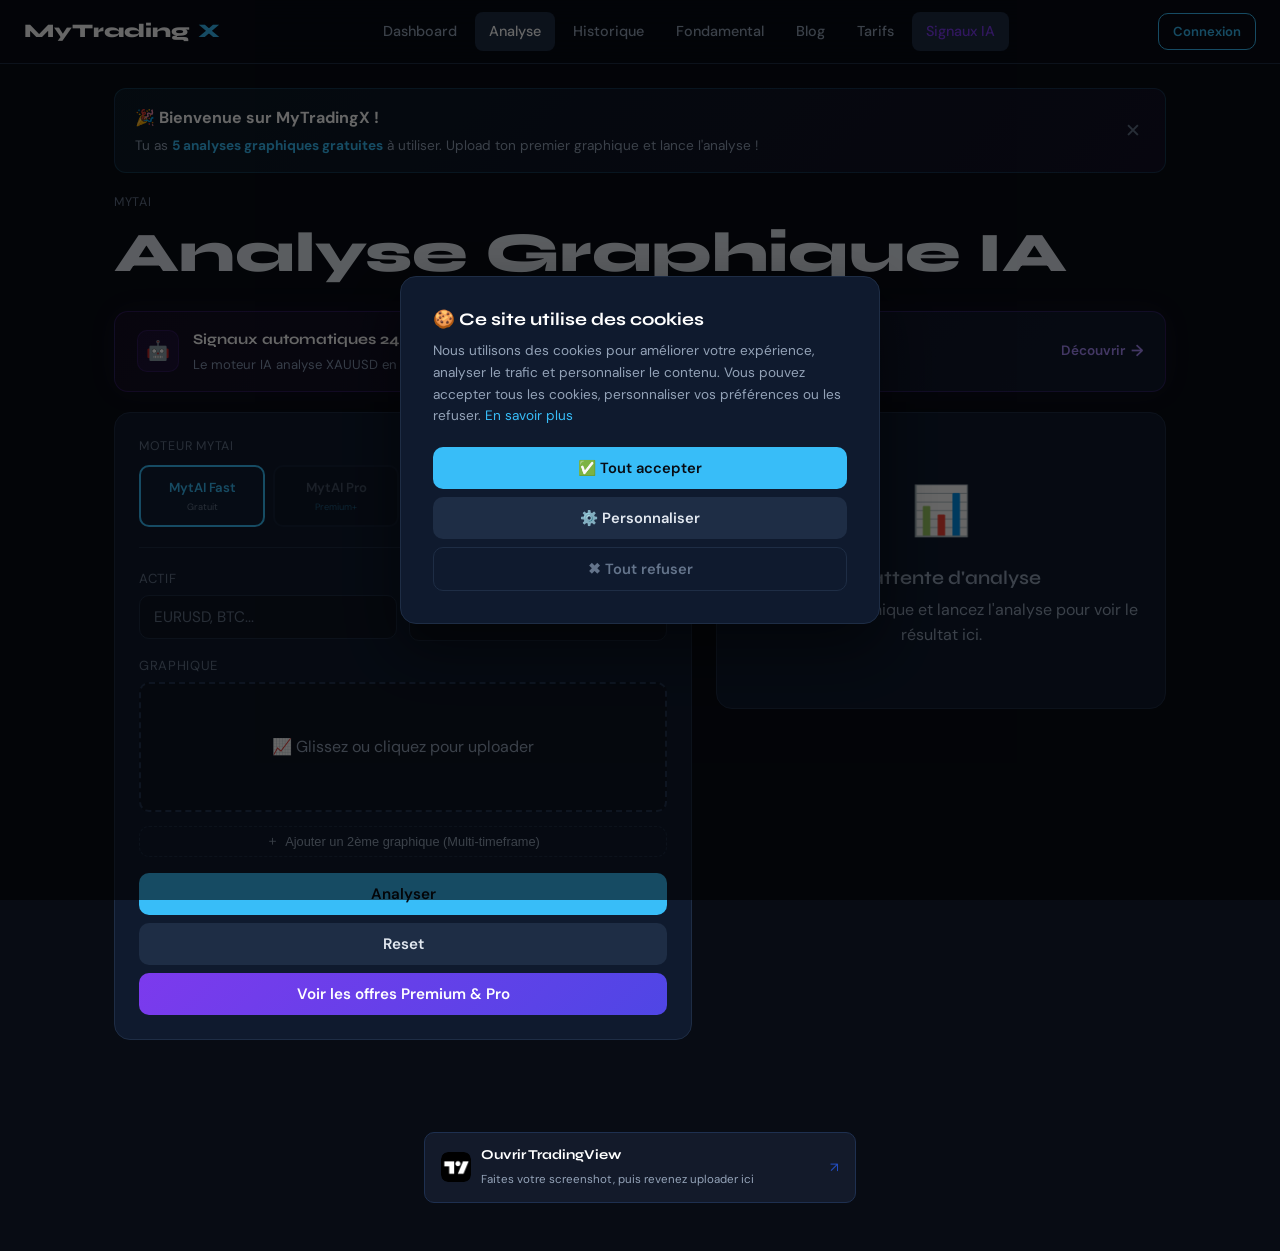
==== analyse.html @ 3a549d84 "analyse.html" ====
<!DOCTYPE html>
<html lang="fr">
<head>
<meta charset="UTF-8">
<meta name="viewport" content="width=device-width, initial-scale=1.0">
<title>Analyse Graphique IA — Smart Money Concepts | MyTradingX</title>
<meta name="description" content="Uploadez votre graphique et obtenez une analyse SMC complète en quelques secondes. Order Blocks, Fair Value Gaps, Break of Structure, Change of Character. Entrées, SL et TP précis.">
<meta name="keywords" content="analyse graphique trading IA, SMC analyse automatique, order blocks détection, FVG trading, analyse forex IA, analyse crypto IA, setup trading automatique">
<meta name="author" content="MyTradingX">
<meta name="robots" content="index, follow">
<meta property="og:type" content="website">
<meta property="og:site_name" content="MyTradingX">
<meta property="og:title" content="Analyse Graphique Trading par IA — MyTradingX">
<meta property="og:description" content="Obtenez un setup SMC complet en 10 secondes. Order Blocks, FVG, entrées précises, Stop Loss, Take Profit et probabilité de succès calculés par l'IA.">
<meta property="og:url" content="https://mytradingx.fr/analyse.html">
<meta property="og:image" content="https://mytradingx.fr/faviconmtx.png">
<meta name="twitter:card" content="summary_large_image">
<meta name="twitter:title" content="Analyse Graphique Trading par IA — MyTradingX">
<meta name="twitter:description" content="Obtenez un setup SMC complet en 10 secondes. Order Blocks, FVG, entrées précises, Stop Loss, Take Profit et probabilité de succès calculés par l'IA.">
<link rel="icon" type="image/png" href="faviconmtx.png">
<link rel="stylesheet" href="style.css">
<script async src="https://www.googletagmanager.com/gtag/js?id=G-RSYYGQZ0MD"></script>
<style>
.analyse-page { padding: 88px 0 60px; }
.analyse-layout { display: grid; grid-template-columns: 1fr 450px; gap: 24px; align-items: start; }
.drop-zone-main { min-height: 130px; display: flex; align-items: center; justify-content: center; font-size: 1rem; }
/* ── Bouton TradingView ── */
.btn-tradingview {
  display: flex; align-items: center; justify-content: space-between;
  width: 100%; padding: 11px 16px;
  background: #131a2a; border: 1px solid #1e3050;
  border-radius: 10px; cursor: pointer;
  text-decoration: none; transition: all 0.2s;
  margin-bottom: 16px; gap: 10px;
}
.btn-tradingview:hover {
  border-color: #2962ff;
  background: #2962ff0d;
  box-shadow: 0 0 16px #2962ff18;
}
.btn-tradingview-left { display: flex; align-items: center; gap: 10px; }
.btn-tradingview-logo {
  width: 30px; height: 30px; border-radius: 7px;
  display: flex; align-items: center; justify-content: center;
  flex-shrink: 0; overflow: hidden;
}
.btn-tradingview-text strong {
  display: block; color: white; font-size: 0.85rem; font-weight: 700;
  font-family: 'Syne', sans-serif;
}
.btn-tradingview-text span {
  font-size: 0.72rem; color: var(--muted2);
}
.btn-tradingview-arrow {
  color: #2962ff; font-size: 0.85rem; opacity: 0.7;
  transition: transform 0.2s;
}
.btn-tradingview:hover .btn-tradingview-arrow { transform: translateX(3px); opacity: 1; }

.btn-multitf {
  display: flex; align-items: center; gap: 6px;
  background: none; border: 1px dashed var(--border);
  color: var(--muted2); font-size: 0.8rem; padding: 6px 12px;
  border-radius: var(--radius); cursor: pointer; margin-top: 8px;
  width: 100%; justify-content: center; transition: all 0.2s;
}
.btn-multitf:hover { border-color: var(--accent); color: var(--accent); }
.btn-multitf.active { border-color: var(--accent); color: var(--accent); background: #38bdf810; }
.btn-multitf.locked-multitf { border-color: #7c3aed33; color: var(--muted); cursor: not-allowed; }
.btn-multitf.locked-multitf:hover { border-color: #7c3aed66; color: #a78bfa; background: #7c3aed08; }
.multitf-zone { display: none; }
.multitf-zone.open { display: block; }
.btn-result {
  padding: 8px 16px; border-radius: var(--radius);
  border: 1px solid var(--border); background: var(--bg2);
  color: var(--muted2); font-family: 'DM Sans', sans-serif;
  font-weight: 600; font-size: 0.85rem; cursor: pointer; transition: all 0.2s;
}
.btn-result:hover { border-color: var(--accent); color: var(--text); }
.btn-result.active-result { border-color: var(--accent); background: #38bdf815; color: var(--accent); }
.panel-title { font-family: 'Syne', sans-serif; font-weight: 700; font-size: 1rem; margin-bottom: 16px; display: flex; align-items: center; gap: 8px; }
.news-item { background: var(--bg2); border-radius: var(--radius); padding: 10px 12px; margin: 6px 0; }
.news-impact { display: inline-block; padding: 2px 8px; border-radius: 10px; font-size: 0.72em; font-weight: 700; margin-bottom: 4px; }
.impact-pos { background: #16a34a33; color: #22c55e; }
.impact-neg { background: #dc262633; color: #f87171; }
.impact-neu { background: #ca8a0433; color: #facc15; }
@media (max-width: 900px) {
  .analyse-layout { grid-template-columns: 1fr; }
}
</style>
</head>
<body>

<nav>
  <a href="index.html" class="nav-logo">MyTrading<span>X</span></a>
  <div class="nav-links">
    <a href="dashboard.html">Dashboard</a>
    <a href="analyse.html" class="active">Analyse</a>
    <a href="historique.html">Historique</a>
    <a href="fondamental.html">Fondamental</a>
    <a href="blog.html">Blog</a>
    <a href="tarifs.html">Tarifs</a>
    <a href="signaux.html" class="active" style="color:var(--accent2);">Signaux IA</a>
    
  </div>
  <div class="nav-right">
    <span id="navUser" class="nav-user hidden"></span>
    <span id="navPlan" class="nav-plan hidden"></span>
    <a href="login.html" id="navLogin" class="btn btn-outline btn-sm hidden">Connexion</a>
    <button onclick="logout()" id="navLogout" class="btn btn-secondary btn-sm hidden">Déconnexion</button>
  </div>
</nav>

<div class="analyse-page">
  <div class="container">

    <!-- Bandeau bienvenue nouvel utilisateur -->
    <div id="welcomeBanner" style="display:none;background:linear-gradient(135deg,#38bdf815,#7c3aed15);border:1px solid #38bdf833;border-radius:12px;padding:16px 20px;margin-bottom:20px;display:flex;align-items:center;justify-content:space-between;gap:12px;flex-wrap:wrap;">
      <div>
        <div style="font-weight:700;color:white;margin-bottom:4px;">🎉 Bienvenue sur MyTradingX !</div>
        <div style="font-size:0.85rem;color:#94a3b8;">Tu as <strong style="color:#38bdf8;">5 analyses graphiques gratuites</strong> à utiliser. Upload ton premier graphique et lance l'analyse !</div>
      </div>
      <button onclick="closeWelcomeBanner()" style="background:none;border:none;color:#64748b;cursor:pointer;font-size:1.2rem;padding:4px;">✕</button>
    </div>

    <div style="margin-bottom:24px;">
      <div class="section-label">MytAI</div>
      <h1>Analyse Graphique IA</h1>
    </div>

    <!-- ── Bannière Signaux automatiques ── -->
    <a href="signaux.html" style="text-decoration:none;display:block;margin-bottom:20px;">
      <div style="
        display:flex;align-items:center;justify-content:space-between;gap:16px;flex-wrap:wrap;
        background:linear-gradient(135deg,#130d22 0%,#0f1a2e 100%);
        border:1px solid #7c3aed44;border-radius:14px;padding:16px 22px;
        box-shadow:0 0 30px #7c3aed10;
        transition:border-color 0.2s,box-shadow 0.2s;
      " onmouseover="this.style.borderColor='#7c3aed88';this.style.boxShadow='0 0 40px #7c3aed22';"
         onmouseout="this.style.borderColor='#7c3aed44';this.style.boxShadow='0 0 30px #7c3aed10';">
        <div style="display:flex;align-items:center;gap:14px;">
          <div style="
            width:42px;height:42px;border-radius:10px;flex-shrink:0;
            background:#7c3aed18;border:1px solid #7c3aed33;
            display:flex;align-items:center;justify-content:center;font-size:1.2rem;
          ">🤖</div>
          <div>
            <div style="display:flex;align-items:center;gap:8px;margin-bottom:3px;">
              <span style="font-family:'Syne',sans-serif;font-weight:700;color:white;font-size:0.92rem;">Signaux automatiques 24h/24 — MytAI Expert</span>
              <span style="background:#7c3aed22;color:#a78bfa;border:1px solid #7c3aed44;border-radius:6px;font-size:0.68rem;font-weight:700;padding:2px 7px;white-space:nowrap;">Plan Pro</span>
              <span style="display:flex;align-items:center;gap:4px;background:#22c55e15;color:#4ade80;border:1px solid #22c55e33;border-radius:6px;font-size:0.68rem;font-weight:700;padding:2px 7px;white-space:nowrap;">
                <span style="width:5px;height:5px;border-radius:50%;background:#4ade80;display:inline-block;animation:livePulse 1.5s infinite;"></span>
                Actif
              </span>
            </div>
            <div style="font-size:0.82rem;color:#8899b4;">
              Le moteur IA analyse XAUUSD en continu et envoie les setups ≥70% directement sur votre
              <svg style="vertical-align:middle;margin:0 2px;" width="12" height="12" viewBox="0 0 24 24" fill="#2AABEE"><path d="M12 0C5.373 0 0 5.373 0 12s5.373 12 12 12 12-5.373 12-12S18.627 0 12 0zm5.894 8.221-1.97 9.28c-.145.658-.537.818-1.084.508l-3-2.21-1.447 1.394c-.16.16-.295.295-.605.295l.213-3.053 5.56-5.023c.242-.213-.054-.333-.373-.12l-6.871 4.326-2.962-.924c-.643-.204-.657-.643.136-.953l11.57-4.461c.537-.194 1.006.131.833.941z"/></svg>
              <span style="color:#7dd3fc;">Telegram</span>
            </div>
          </div>
        </div>
        <div style="display:flex;align-items:center;gap:6px;color:#a78bfa;font-size:0.85rem;font-weight:600;white-space:nowrap;flex-shrink:0;">
          Découvrir <span style="font-size:1rem;">→</span>
        </div>
      </div>
    </a>
    <style>
    @keyframes livePulse {
      0%,100% { opacity:1; box-shadow:0 0 0 0 #4ade8060; }
      50%      { opacity:.5; box-shadow:0 0 0 4px transparent; }
    }
    </style>

    <!-- Quota bar -->
    <div class="quota-bar mb-4" id="quotaBar" style="display:none;">
      <span id="quotaLabel" style="font-size:0.85rem;white-space:nowrap;"></span>
      <div class="quota-track"><div class="quota-fill" id="quotaFill"></div></div>
      <span id="quotaMax" style="font-size:0.82rem;color:var(--muted2);white-space:nowrap;"></span>
    </div>

    <div class="analyse-layout">

      <!-- ── Formulaire ── -->
      <div>
        <div class="card">

          <!-- Sélecteur modèle -->
          <div class="section-label" style="margin-bottom:8px;">Moteur MytAI</div>
          <div class="model-grid" id="modelGrid">
            <div class="model-btn active" id="btn-gpt-4o-mini" onclick="selectModel('gpt-4o-mini')">
              MytAI Fast<span class="model-tag tag-free">Gratuit</span>
            </div>
            <div class="model-btn locked" id="btn-gpt-4o" onclick="selectModel('gpt-4o')">
              MytAI Pro<span class="model-tag tag-premium">Premium+</span>
            </div>
            <div class="model-btn locked" id="btn-gemini" onclick="selectModel('gemini')">
              MytAI Vision<span class="model-tag tag-premium">Premium+</span>
            </div>
            <div class="model-btn locked" id="btn-claude" onclick="selectModel('claude')">
              MytAI Expert<span class="model-tag tag-pro">Pro</span>
            </div>
          </div>
          <div style="font-size:0.75rem;color:var(--muted);text-align:right;margin:4px 0 14px 0;" id="modelUsedInfo"></div>

          <hr class="divider">

          <!-- Actif & Timeframe -->
          <div class="form-row">
            <div class="form-group">
              <label>Actif</label>
              <input type="text" id="asset" placeholder="EURUSD, BTC...">
            </div>
            <div class="form-group">
              <label>Timeframe</label>
              <select id="timeframe">
                <option value="">Sélectionner</option>
                <option value="M1">M1</option>
                <option value="M5">M5</option>
                <option value="M15">M15</option>
                <option value="H1">H1</option>
                <option value="H4">H4</option>
                <option value="D1">D1</option>
                <option value="W1">W1</option>
              </select>
            </div>
          </div>

          <!-- Upload zones -->
          <div class="form-group">
            <label>Graphique</label>
            <div class="drop-zone drop-zone-main" id="dropHTF">📈 Glissez ou cliquez pour uploader</div>
            <input type="file" id="imageHTF" accept="image/*" class="hidden">
          </div>

          <!-- Bouton multi-timeframe -->
          <button class="btn-multitf" id="btnMultiTF" onclick="toggleMultiTF()">
            <span id="multitfIcon">＋</span> Ajouter un 2ème graphique (Multi-timeframe)
            <span id="multitfLockBadge" style="display:none;margin-left:auto;background:#7c3aed22;color:#a78bfa;border:1px solid #7c3aed44;border-radius:6px;font-size:0.7rem;font-weight:700;padding:2px 7px;">Premium+</span>
          </button>

          <!-- Zone LTF cachée par défaut -->
          <div class="multitf-zone" id="multitfZone">
            <div class="form-group" style="margin-top:10px;">
              <label>Low TimeFrame (M1 · M5 · M15)</label>
              <div class="drop-zone" id="dropLTF">📉 Glissez ou cliquez pour uploader</div>
              <input type="file" id="imageLTF" accept="image/*" class="hidden">
            </div>
          </div>

          <button class="btn btn-primary btn-full mt-4" onclick="analyze()">Analyser</button>
          <button class="btn btn-secondary btn-full mt-4" onclick="resetForm()" style="margin-top:8px;">Reset</button>
          <button class="btn btn-full mt-4" onclick="openUpgradeModal()" style="margin-top:8px;background:linear-gradient(135deg,var(--accent2),#4f46e5);color:white;">Voir les offres Premium & Pro</button>

          <div class="loader" id="loader">MytAI analyse votre graphique</div>
        </div>
      </div>

      <!-- ── Résultat ── -->
      <div>
        <div id="resultPlaceholder" class="card" style="text-align:center;padding:60px 24px;color:var(--muted);">
          <div style="font-size:3rem;margin-bottom:16px;">📊</div>
          <h3 style="color:var(--muted2);margin-bottom:8px;">En attente d'analyse</h3>
          <p>Uploadez un graphique et lancez l'analyse pour voir le résultat ici.</p>
        </div>
        <div id="result" class="hidden"></div>
      </div>

    </div>
  </div>
</div>

<!-- ── Nudge upgrade post-analyse ── -->
<div id="upgradeNudge" style="display:none;position:fixed;bottom:24px;left:50%;transform:translateX(-50%);z-index:1000;background:#0f1a2e;border:1px solid #38bdf833;border-radius:14px;padding:16px 20px;box-shadow:0 8px 32px rgba(0,0,0,0.5);max-width:480px;width:calc(100% - 32px);align-items:center;justify-content:space-between;gap:14px;flex-wrap:wrap;">
  <div>
    <div style="font-weight:700;color:white;font-size:0.95rem;margin-bottom:3px;">⚡ Ton analyse est prête !</div>
    <div style="font-size:0.8rem;color:#94a3b8;">Passe au plan <strong style="color:#a78bfa;">Premium</strong> pour 50 analyses/mois et des moteurs plus puissants.</div>
  </div>
  <div style="display:flex;gap:8px;align-items:center;">
    <button class="btn btn-pro btn-sm" onclick="closeUpgradeModal(); openUpgradeModal();" style="white-space:nowrap;">Voir les offres</button>
    <button onclick="document.getElementById('upgradeNudge').style.display='none'" style="background:none;border:none;color:#64748b;cursor:pointer;font-size:1.1rem;">✕</button>
  </div>
</div>
<style>
@keyframes nudgeFadeIn {
  from { opacity:0; transform:translateX(-50%) translateY(16px); }
  to   { opacity:1; transform:translateX(-50%) translateY(0); }
}
</style>

<!-- ── Upgrade Modal ── -->
<div id="upgradeModal" class="modal-overlay">
  <div class="modal-box" style="max-width:560px;">
    <h2>Passez à la version supérieure</h2>
    <div style="background:#7c3aed15;border:1px solid #7c3aed33;border-radius:8px;padding:8px 14px;margin:12px 0;font-size:0.82em;color:#a78bfa;">
      🎉 <strong>Prix de lancement</strong> — Offre limitée aux 50 premiers abonnés
    </div>
    <div class="plans-grid">
      <div class="plan-card">
        <div style="font-weight:700;margin-bottom:4px;">Premium</div>
        <div class="plan-price-old">19€/mois</div>
        <div class="price" style="font-family:'Syne',sans-serif;font-size:1.8em;font-weight:800;color:var(--accent);">9€<span style="font-size:0.5em;color:var(--muted2);">/mois</span></div>
        <div class="plan-economy">Économisez 10€/mois</div>
        <ul><li>50 analyses/mois</li><li>MytAI Fast, Pro, Vision</li></ul>
        <button class="btn btn-outline btn-full" onclick="subscribe('premium')">Choisir Premium</button>
      </div>
      <div class="plan-card popular">
        <div style="font-weight:700;margin-bottom:4px;color:#a78bfa;">⭐ Pro</div>
        <div class="plan-price-old">39€/mois</div>
        <div class="price" style="font-family:'Syne',sans-serif;font-size:1.8em;font-weight:800;color:#a78bfa;">19€<span style="font-size:0.5em;color:var(--muted2);">/mois</span></div>
        <div class="plan-economy">Économisez 20€/mois</div>
        <ul><li>Analyses illimitées</li><li>MytAI Fast, Pro, Vision, Expert</li><li>Analyse Fondamentale</li></ul>
        <button class="btn btn-pro btn-full" onclick="subscribe('pro')">Choisir Pro</button>
      </div>
    </div>
    <p style="font-size:0.72em;color:var(--muted);text-align:center;margin-top:8px;">Sans engagement · Résiliable à tout moment</p>
    <button class="btn btn-secondary btn-full mt-4" onclick="closeUpgradeModal()">Fermer</button>
  </div>
</div>

<!-- ── Auth Modal ── -->
<div id="authModal" class="modal-overlay">
  <div class="modal-box" style="max-width:420px;">
    <h2>Connecte-toi pour continuer</h2>
    <p style="margin-bottom:20px;font-size:0.88rem;">Crée un compte gratuit — 5 analyses offertes, sans carte bancaire.</p>
    <div class="auth-tabs">
      <button class="auth-tab active" id="authTabLogin" onclick="switchAuthTab('login')">Se connecter</button>
      <button class="auth-tab" id="authTabRegister" onclick="switchAuthTab('register')">S'inscrire</button>
    </div>
    <div class="form-group"><input type="email" id="authEmail" placeholder="Email"></div>
    <div class="form-group"><input type="password" id="authPassword" placeholder="Mot de passe"></div>
    <button class="btn btn-primary btn-full" id="authSubmitBtn" onclick="doAuth()">Se connecter</button>
    <p id="authMsg" style="font-size:0.85rem;color:var(--danger);text-align:center;margin-top:10px;min-height:20px;"></p>
    <button class="btn btn-secondary btn-full" style="margin-top:8px;" onclick="closeAuthModal()">Fermer</button>
  </div>
</div>

<script src="auth.js"></script>
<script>
var selectedModel = "gpt-4o-mini";

function closeWelcomeBanner() {
  document.getElementById("welcomeBanner").style.display = "none";
  var now = new Date();
  var thisMonth = now.getFullYear() + "-" + (now.getMonth() + 1);
  localStorage.setItem("welcomeDismissedMonth", thisMonth);
}

document.addEventListener("DOMContentLoaded", function() {
  initNav();
  checkPaymentReturn();
  var user = getUser();
  if (user) {
    updateModelSelector();
    updateQuota();
    // Afficher le badge verrou si plan Free
    if (user.plan === "free") {
      var badge = document.getElementById("multitfLockBadge");
      var btn   = document.getElementById("btnMultiTF");
      if (badge) badge.style.display = "inline-block";
      if (btn)   btn.classList.add("locked-multitf");
    }
  }
  initDropZones();

  // ── Bandeau bienvenue : Free uniquement, 1 fois par mois ──
  (function() {
    var user = getUser();
    if (!user || user.plan !== "free") return;

    var now       = new Date();
    var thisMonth = now.getFullYear() + "-" + (now.getMonth() + 1);
    var lastShown = localStorage.getItem("welcomeShownMonth");
    var dismissed = localStorage.getItem("welcomeDismissedMonth");

    var params      = new URLSearchParams(window.location.search);
    var isNewSignup = params.get("welcome") === "1";
    window.history.replaceState({}, "", window.location.pathname);

    // Afficher si nouveau mois ET pas encore fermé ce mois
    if ((lastShown !== thisMonth || isNewSignup) && dismissed !== thisMonth) {
      var banner = document.getElementById("welcomeBanner");
      if (banner) banner.style.display = "flex";
      localStorage.setItem("welcomeShownMonth", thisMonth);
    }
  })();
});

function updateModelSelector() {
  var user = getUser();
  if (!user) {
    ["gpt-4o-mini","gpt-4o","gemini","claude"].forEach(function(m) {
      var b = document.getElementById("btn-"+m);
      if (b) b.classList.add("locked");
    });
    return;
  }
  var plan = user.plan;
  var allowed = MODELS_BY_PLAN[plan] || ["gpt-4o-mini"];
  ["gpt-4o-mini","gpt-4o","gemini","claude"].forEach(function(m) {
    var b = document.getElementById("btn-"+m);
    if (!b) return;
    if (allowed.indexOf(m) !== -1) b.classList.remove("locked");
    else b.classList.add("locked");
  });
  if (allowed.indexOf(selectedModel) === -1) selectModel("gpt-4o-mini");
}

function selectModel(model) {
  var user = getUser();
  if (!user) { openAuthModal(); return; }
  var allowed = MODELS_BY_PLAN[user.plan] || ["gpt-4o-mini"];
  if (allowed.indexOf(model) === -1) { openUpgradeModal(); return; }
  selectedModel = model;
  ["gpt-4o-mini","gpt-4o","gemini","claude"].forEach(function(m) {
    var b = document.getElementById("btn-"+m);
    if (b) b.classList.remove("active");
  });
  var ab = document.getElementById("btn-"+model);
  if (ab) ab.classList.add("active");
  document.getElementById("modelUsedInfo").textContent = "Moteur : " + MODEL_INFO[model].label;
}

function updateQuota() {
  var user = getUser();
  if (!user) return;
  var q = getQuota(user);
  var bar = document.getElementById("quotaBar");
  bar.style.display = "flex";
  var pct = q.plan === "pro" ? 30 : Math.min(100, (q.used / q.limit) * 100);
  document.getElementById("quotaLabel").textContent = q.plan === "pro" ? q.used + " analyses" : q.used + "/" + q.limit + " analyses";
  document.getElementById("quotaFill").style.width = pct + "%";
  document.getElementById("quotaFill").style.background = pct >= 90 ? "var(--danger)" : pct >= 60 ? "var(--warning)" : "var(--accent)";
  document.getElementById("quotaMax").textContent = {free:"Gratuit", premium:"Premium", pro:"Pro"}[q.plan] || "";
}

function toggleMultiTF() {
  var user = getUser();
  if (!user) { openAuthModal(); return; }

  // Bloquer les utilisateurs Free
  if (user.plan === "free") {
    openUpgradeModal();
    return;
  }

  var zone = document.getElementById("multitfZone");
  var btn  = document.getElementById("btnMultiTF");
  var icon = document.getElementById("multitfIcon");
  var open = zone.classList.toggle("open");
  btn.classList.toggle("active", open);
  icon.textContent = open ? "−" : "＋";
  if (!open) {
    // Vider le LTF si on ferme
    document.getElementById("imageLTF").value = "";
    document.getElementById("dropLTF").textContent = "📉 Glissez ou cliquez pour uploader";
    document.getElementById("dropLTF").classList.remove("loaded");
  }
}

function initDropZones() {
  var dropHTF  = document.getElementById("dropHTF");
  var dropLTF  = document.getElementById("dropLTF");
  var imageHTF = document.getElementById("imageHTF");
  var imageLTF = document.getElementById("imageLTF");

  dropHTF.onclick = function() { if (!getUser()) { openAuthModal(); return; } imageHTF.click(); };
  dropLTF.onclick = function() { if (!getUser()) { openAuthModal(); return; } imageLTF.click(); };
  dropHTF.ondragover = function(e) { e.preventDefault(); };
  dropLTF.ondragover = function(e) { e.preventDefault(); };
  dropHTF.ondrop = function(e) { if (!getUser()) { openAuthModal(); return; } e.preventDefault(); imageHTF.files = e.dataTransfer.files; dropHTF.textContent = "✅ HTF chargée"; dropHTF.classList.add("loaded"); };
  dropLTF.ondrop = function(e) { if (!getUser()) { openAuthModal(); return; } e.preventDefault(); imageLTF.files = e.dataTransfer.files; dropLTF.textContent = "✅ LTF chargée"; dropLTF.classList.add("loaded"); };
  imageHTF.onchange = function() { if (imageHTF.files.length) { dropHTF.textContent = "✅ HTF chargée"; dropHTF.classList.add("loaded"); } };
  imageLTF.onchange = function() { if (imageLTF.files.length) { dropLTF.textContent = "✅ LTF chargée"; dropLTF.classList.add("loaded"); } };
}

function resetForm() {
  document.getElementById("imageHTF").value = "";
  document.getElementById("imageLTF").value = "";
  document.getElementById("dropHTF").textContent = "📈 Glissez ou cliquez pour uploader";
  document.getElementById("dropLTF").textContent = "📉 Glissez ou cliquez pour uploader";
  document.getElementById("dropHTF").classList.remove("loaded");
  document.getElementById("dropLTF").classList.remove("loaded");
  // Refermer le multi-TF
  document.getElementById("multitfZone").classList.remove("open");
  document.getElementById("btnMultiTF").classList.remove("active");
  document.getElementById("multitfIcon").textContent = "＋";
  document.getElementById("result").innerHTML = "";
  document.getElementById("result").classList.add("hidden");
  document.getElementById("resultPlaceholder").classList.remove("hidden");
  document.getElementById("asset").value = "";
  document.getElementById("timeframe").value = "";
}

async function analyze() {
  var user = getUser();
  if (!user) { openAuthModal(); return; }

  var imageHTF = document.getElementById("imageHTF");
  var imageLTF = document.getElementById("imageLTF");
  if (!imageHTF.files.length && !imageLTF.files.length) { alert("Ajoute au moins une image."); return; }

  var loader = document.getElementById("loader");
  loader.style.display = "block";

  var asset = document.getElementById("asset").value;
  var tf    = document.getElementById("timeframe").value;
  var pwd   = await getAuthPassword(user);

  var formData = new FormData();
  formData.append("email",    user.email);
  formData.append("password", pwd);
  formData.append("model",    selectedModel);
  if (asset) formData.append("asset", asset);
  if (tf)    formData.append("timeframe", tf);
  if (imageHTF.files.length) formData.append("image_htf", imageHTF.files[0]);
  if (imageLTF.files.length) formData.append("image_ltf", imageLTF.files[0]);

  try {
    var res  = await fetch(API + "/analyze", { method: "POST", body: formData });
    var data = await res.json();
    if (data.error === "LIMIT_REACHED") { openUpgradeModal(); return; }
    if (data.error) { alert("Erreur : " + data.error); return; }

    user.analyses_utilisees = (user.analyses_utilisees || 0) + 1;
    saveUser(user);
    updateQuota();
    var savedId = await saveAnalysis(data, asset, tf);
    renderResult(data, savedId);
  } catch(e) {
    alert("Erreur réseau : " + e.message);
  } finally {
    loader.style.display = "none";
  }
}

async function getAuthPassword(user) {
  if (user.password !== "GOOGLE_AUTH") return user.password;
  var encoder = new TextEncoder();
  var buf  = await crypto.subtle.digest("SHA-256", encoder.encode(user.email.toLowerCase().trim()));
  var hex  = Array.from(new Uint8Array(buf)).map(function(b){ return b.toString(16).padStart(2,"0"); }).join("");
  return "GOOGLE_OAUTH_" + hex.slice(0, 16);
}

async function saveAnalysis(data, asset, timeframe) {
  var user = getUser();
  if (!user) return null;
  try {
    var pwd         = await getAuthPassword(user);
    var entrees     = Array.isArray(data.entrees)     ? data.entrees.join(" / ")     : (data.entrees || "");
    var take_profit = Array.isArray(data.take_profit) ? data.take_profit.join(" / ") : (data.take_profit || "");
    var res = await fetch(API + "/save-analysis", {
      method: "POST",
      headers: {"Content-Type": "application/json"},
      body: JSON.stringify({
        email:       user.email,
        password:    pwd,
        asset:       asset || "",
        timeframe:   timeframe || "",
        modele:      data.modele || "",
        direction:   data.direction || "",
        entrees:     entrees,
        stop_loss:   data.stop_loss || "",
        take_profit: take_profit,
        probabilite: data.probabilite_succes || null,
        explication: data.explication || ""
      })
    });
    var saved = await res.json();
    if (saved.error) { console.error("save-analysis:", saved.error); return null; }
    return saved.id || null;
  } catch(e) { console.error("saveAnalysis:", e); return null; }
}

var _currentAnalyseId  = null;
var _pendingTradeResult = null;

function renderResult(data, savedId) {
  _currentAnalyseId   = savedId;
  _pendingTradeResult = null;

  var placeholder = document.getElementById("resultPlaceholder");
  var result      = document.getElementById("result");
  placeholder.classList.add("hidden");
  result.classList.remove("hidden");

  var dirClass    = data.direction === "BUY" ? "badge-buy" : data.direction === "SELL" ? "badge-sell" : "badge-neutre";
  var confluences = Array.isArray(data.confluences) ? data.confluences.map(function(c){ return "• " + c; }).join("<br>") : "-";
  var entrees     = Array.isArray(data.entrees)     ? data.entrees.join(" / ")     : (data.entrees || "-");
  var tps         = Array.isArray(data.take_profit) ? data.take_profit.join(" / ") : (data.take_profit || "-");

  var probaHtml = "";
  if (data.probabilite_succes !== undefined && data.proba_couleur) {
    probaHtml = '<div class="result-section">'
      + '<div class="result-label">Probabilité de succès</div>'
      + '<div class="proba-row">'
      + '<span class="proba-dot" style="background:' + data.proba_couleur + '"></span>'
      + '<span style="font-weight:700;color:' + data.proba_couleur + '">' + data.probabilite_succes + '% — ' + data.proba_label + '</span>'
      + '</div></div>';
  }

  var feedbackHtml = savedId
    ? '<hr class="divider">'
      + '<div class="result-label" style="margin-bottom:10px;">Ce trade s\'est-il bien passé ?</div>'
      + '<div style="display:flex;gap:8px;flex-wrap:wrap;">'
      + '<button onclick="setTradeResult(\'win\')"  class="btn-result" id="btn-win">✅ Gagné</button>'
      + '<button onclick="setTradeResult(\'loss\')" class="btn-result" id="btn-loss">❌ Perdu</button>'
      + '<button onclick="setTradeResult(\'skip\')" class="btn-result" id="btn-skip">⏭ Non pris</button>'
      + '</div>'
      + '<div id="tradeNoteZone" style="display:none;margin-top:10px;">'
      + '<input type="text" id="tradeNoteInput" placeholder="Ajouter une note (optionnel)..." style="margin-bottom:8px;">'
      + '<button onclick="saveTradeResult()" class="btn btn-primary btn-sm btn-full">Enregistrer</button>'
      + '</div>'
      + '<div id="tradeResultMsg" style="font-size:0.82rem;color:var(--accent3);margin-top:8px;min-height:18px;"></div>'
    : '<hr class="divider"><p style="font-size:0.82rem;color:var(--muted);margin-top:8px;">✅ Analyse sauvegardée dans l\'historique.</p>';

  result.innerHTML = '<div class="result-box">'
    + (data.modele ? '<div style="font-size:0.75em;color:var(--muted);text-align:right;margin-bottom:12px;">Moteur : ' + (MODEL_INFO[data.modele] ? MODEL_INFO[data.modele].label : data.modele) + '</div>' : '')
    + '<div class="result-section"><div class="result-label">Direction</div>'
    + '<span class="badge ' + dirClass + '" style="font-size:1em;padding:5px 14px;">' + data.direction + '</span>'
    + (data.ratio_risque_rendement ? '<span style="margin-left:10px;color:var(--muted2);font-size:0.88em;">R/R ' + data.ratio_risque_rendement + '</span>' : '')
    + '</div>'
    + '<div class="result-section"><div class="result-label">Entrées</div>' + entrees + '</div>'
    + '<div class="result-section"><div class="result-label">Stop Loss</div><span style="color:var(--danger);">' + (data.stop_loss||"-") + '</span></div>'
    + '<div class="result-section"><div class="result-label">Take Profit</div><span style="color:var(--accent3);">' + tps + '</span></div>'
    + (data.confluences ? '<div class="result-section"><div class="result-label">Confluences</div>' + confluences + '</div>' : '')
    + (data.invalidation ? '<div class="result-section"><div class="result-label">Invalidation</div><span style="color:var(--warning);">' + data.invalidation + '</span></div>' : '')
    + probaHtml
    + '<hr class="divider">'
    + '<div class="result-section"><div class="result-label">Analyse complète</div>' + (data.explication||"") + '</div>'
    + feedbackHtml
    + '</div>';

  // Nudge upgrade : afficher 3s après la 1ère analyse si plan free
  var _user = getUser();
  if (_user && _user.plan === "free") {
    var _used = _user.analyses_utilisees || 0;
    if (_used === 1) {
      setTimeout(function() {
        var nudge = document.getElementById("upgradeNudge");
        if (nudge) {
          nudge.style.display = "flex";
          nudge.style.animation = "nudgeFadeIn 0.4s ease";
        }
      }, 2500);
    }
    // Quand il ne reste qu'1 analyse
    if (_used >= 4) {
      var nudge = document.getElementById("upgradeNudge");
      if (nudge) nudge.style.display = "flex";
    }
  }
}

function setTradeResult(val) {
  _pendingTradeResult = val;
  document.querySelectorAll(".btn-result").forEach(function(b){ b.classList.remove("active-result"); });
  var btn = document.getElementById("btn-" + val);
  if (btn) btn.classList.add("active-result");
  document.getElementById("tradeNoteZone").style.display = "block";
}

async function saveTradeResult() {
  var user = getUser();
  var msg  = document.getElementById("tradeResultMsg");
  if (!user || !_pendingTradeResult || !_currentAnalyseId) {
    if (msg) msg.textContent = "Erreur : analyse non trouvée.";
    return;
  }
  var pwd  = await getAuthPassword(user);
  var note = document.getElementById("tradeNoteInput").value;
  try {
    await fetch(API + "/update-trade-result", {
      method: "POST",
      headers: {"Content-Type":"application/json"},
      body: JSON.stringify({
        email:        user.email,
        password:     pwd,
        id:           _currentAnalyseId,
        trade_result: _pendingTradeResult,
        trade_note:   note
      })
    });
    var labels = {win:"✅ Trade gagné enregistré !", loss:"❌ Trade perdu enregistré.", skip:"⏭ Non pris enregistré."};
    if (msg) msg.textContent = labels[_pendingTradeResult] || "Enregistré !";
    document.getElementById("tradeNoteZone").style.display = "none";
  } catch(e) {
    if (msg) msg.textContent = "Erreur lors de l'enregistrement.";
  }
}
</script>
<!-- ── Raccourci TradingView (bas de page) ── -->
<div style="max-width:480px; margin:32px auto 48px; padding:0 24px;">
  <a href="https://www.tradingview.com/chart/" target="_blank" rel="noopener" class="btn-tradingview">
    <div class="btn-tradingview-left">
      <div class="btn-tradingview-logo"><img src="logotradingview.png" alt="TradingView" style="width:30px;height:30px;border-radius:7px;display:block;"></div>
      <div class="btn-tradingview-text">
        <strong>Ouvrir TradingView</strong>
        <span>Faites votre screenshot, puis revenez uploader ici</span>
      </div>
    </div>
    <span class="btn-tradingview-arrow">↗</span>
  </a>
</div>

</body>
</html>
---- style.css ----
/* ── Google Fonts ── */
@import url('https://fonts.googleapis.com/css2?family=Syne:wght@400;600;700;800&family=DM+Sans:wght@300;400;500;600&display=swap');

/* ── Variables ── */
:root {
  --bg:        #080c14;
  --bg2:       #0d1422;
  --bg3:       #111827;
  --card:      #0f1a2e;
  --border:    #1e2d45;
  --border2:   #243552;
  --accent:    #38bdf8;
  --accent2:   #7c3aed;
  --accent3:   #22c55e;
  --text:      #e2e8f0;
  --muted:     #64748b;
  --muted2:    #94a3b8;
  --danger:    #ef4444;
  --warning:   #f97316;
  --gold:      #f59e0b;
  --radius:    10px;
  --radius-lg: 16px;
}

/* ── Reset ── */
*, *::before, *::after { box-sizing: border-box; margin: 0; padding: 0; }
html { scroll-behavior: smooth; }
body {
  font-family: 'DM Sans', sans-serif;
  background: var(--bg);
  color: var(--text);
  min-height: 100vh;
  line-height: 1.6;
  -webkit-font-smoothing: antialiased;
}

/* ── Typography ── */
h1, h2, h3, h4 { font-family: 'Syne', sans-serif; line-height: 1.2; }
h1 { font-size: clamp(2rem, 5vw, 3.5rem); font-weight: 800; }
h2 { font-size: clamp(1.5rem, 3vw, 2.2rem); font-weight: 700; }
h3 { font-size: 1.2rem; font-weight: 600; }
p  { color: var(--muted2); }

/* ── Navigation ── */
nav {
  position: fixed; top: 0; left: 0; right: 0; z-index: 100;
  background: rgba(8, 12, 20, 0.85);
  backdrop-filter: blur(20px);
  border-bottom: 1px solid var(--border);
  padding: 0 24px;
  height: 64px;
  display: flex; align-items: center; justify-content: space-between;
}
.nav-logo {
  font-family: 'Syne', sans-serif;
  font-weight: 800; font-size: 1.2rem;
  color: white; text-decoration: none;
  display: flex; align-items: center; gap: 8px;
}
.nav-logo span { color: var(--accent); }
.nav-links { display: flex; align-items: center; gap: 4px; }
.nav-links a {
  color: var(--muted2); text-decoration: none;
  padding: 8px 14px; border-radius: 8px;
  font-size: 0.9rem; font-weight: 500;
  transition: all 0.2s;
}
.nav-links a:hover, .nav-links a.active { color: white; background: var(--border); }
.nav-right { display: flex; align-items: center; gap: 10px; }
.nav-user { font-size: 0.85rem; color: var(--muted2); }
.nav-plan {
  padding: 3px 10px; border-radius: 20px;
  font-size: 0.75rem; font-weight: 700;
}
.plan-free    { background: var(--border); color: var(--muted2); }
.plan-premium { background: #0369a122; color: #38bdf8; border: 1px solid #0369a144; }
.plan-pro     { background: #7c3aed22; color: #a78bfa; border: 1px solid #7c3aed44; }

/* ── Buttons ── */
.btn {
  display: inline-flex; align-items: center; justify-content: center; gap: 8px;
  padding: 11px 22px; border-radius: var(--radius);
  font-family: 'DM Sans', sans-serif; font-weight: 600; font-size: 0.95rem;
  cursor: pointer; border: none; transition: all 0.2s; text-decoration: none;
  white-space: nowrap;
}
.btn-primary   { background: var(--accent); color: #080c14; }
.btn-primary:hover { background: #7dd3fc; transform: translateY(-1px); }
.btn-secondary { background: var(--border); color: var(--text); }
.btn-secondary:hover { background: var(--border2); }
.btn-pro       { background: linear-gradient(135deg, var(--accent2), #4f46e5); color: white; }
.btn-pro:hover { opacity: 0.9; transform: translateY(-1px); }
.btn-outline   { background: transparent; color: var(--accent); border: 1px solid var(--accent); }
.btn-outline:hover { background: var(--accent); color: #080c14; }
.btn-danger    { background: transparent; color: var(--danger); border: 1px solid var(--danger)44; }
.btn-danger:hover { background: var(--danger)11; }
.btn-sm { padding: 7px 14px; font-size: 0.82rem; }
.btn-lg { padding: 14px 28px; font-size: 1rem; }
.btn-full { width: 100%; }

/* ── Cards ── */
.card {
  background: var(--card);
  border: 1px solid var(--border);
  border-radius: var(--radius-lg);
  padding: 24px;
}
.card:hover { border-color: var(--border2); }

/* ── Inputs ── */
input, select, textarea {
  width: 100%;
  background: var(--bg2);
  border: 1px solid var(--border);
  color: var(--text);
  padding: 11px 14px;
  border-radius: var(--radius);
  font-family: 'DM Sans', sans-serif;
  font-size: 0.95rem;
  transition: border 0.2s;
  outline: none;
}
input:focus, select:focus, textarea:focus { border-color: var(--accent); }
input::placeholder, textarea::placeholder { color: var(--muted); }
select { cursor: pointer; }
select option { background: var(--bg3); }
label { display: block; font-size: 0.82rem; color: var(--muted); text-transform: uppercase; letter-spacing: 0.05em; margin-bottom: 6px; }

/* ── Form groups ── */
.form-group { margin-bottom: 14px; }
.form-row { display: flex; gap: 12px; }
.form-row .form-group { flex: 1; }

/* ── Badges ── */
.badge {
  display: inline-block; padding: 3px 10px;
  border-radius: 20px; font-size: 0.75em; font-weight: 700;
}
.badge-buy     { background: #16a34a33; color: #22c55e; }
.badge-sell    { background: #dc262633; color: #f87171; }
.badge-neutre  { background: #ca8a0433; color: #facc15; }
.badge-pro-tag { background: var(--accent2); color: white; font-size: 0.7em; padding: 2px 8px; }

/* ── Divider ── */
.divider { border: none; border-top: 1px solid var(--border); margin: 20px 0; }

/* ── Upload zones ── */
.drop-zone {
  border: 2px dashed var(--border2);
  border-radius: var(--radius);
  padding: 22px;
  text-align: center;
  cursor: pointer;
  transition: all 0.2s;
  color: var(--muted2);
  font-size: 0.9rem;
  background: var(--bg2);
}
.drop-zone:hover { border-color: var(--accent); color: var(--accent); background: #38bdf808; }
.drop-zone.loaded { border-color: var(--accent3); color: var(--accent3); }

/* ── Model selector ── */
.model-grid { display: grid; grid-template-columns: repeat(4, 1fr); gap: 8px; }
.model-btn {
  padding: 10px 8px; border-radius: var(--radius);
  border: 2px solid var(--border); background: var(--bg2);
  color: var(--muted2); cursor: pointer;
  font-family: 'DM Sans', sans-serif; font-weight: 600; font-size: 0.82em;
  text-align: center; transition: all 0.2s;
}
.model-btn:hover:not(.locked) { border-color: var(--accent); color: white; }
.model-btn.active { border-color: var(--accent); color: var(--accent); background: #38bdf808; }
.model-btn.locked { opacity: 0.4; cursor: not-allowed; }
.model-tag { display: block; font-size: 0.7em; font-weight: 400; margin-top: 2px; }
.tag-free    { color: var(--muted); }
.tag-premium { color: #38bdf8; }
.tag-pro     { color: #a78bfa; }

/* ── Result display ── */
.result-box {
  background: var(--bg);
  border: 1px solid var(--border);
  border-radius: var(--radius-lg);
  padding: 20px; margin-top: 14px;
  text-align: left; line-height: 1.7;
}
.result-section { margin-bottom: 12px; border-left: 3px solid var(--accent); padding-left: 12px; }
.result-label { color: var(--accent); font-size: 0.72em; text-transform: uppercase; letter-spacing: 0.06em; margin-bottom: 4px; font-weight: 600; }
.proba-row { display: flex; align-items: center; gap: 10px; }
.proba-dot { width: 14px; height: 14px; border-radius: 50%; flex-shrink: 0; }

/* ── Quota bar ── */
.quota-bar {
  background: var(--bg); border: 1px solid var(--border);
  border-radius: var(--radius); padding: 12px 16px;
  display: flex; align-items: center; gap: 12px; font-size: 0.85rem;
}
.quota-track { flex: 1; height: 5px; background: var(--border); border-radius: 3px; overflow: hidden; }
.quota-fill  { height: 100%; border-radius: 3px; transition: width 0.4s; }

/* ── Modal ── */
.modal-overlay {
  display: none; position: fixed; inset: 0;
  background: rgba(0,0,0,0.75); z-index: 500;
  align-items: center; justify-content: center;
  padding: 20px;
}
.modal-overlay.open { display: flex; }
.modal-box {
  background: var(--bg3); border: 1px solid var(--border);
  border-radius: var(--radius-lg); padding: 32px;
  max-width: 520px; width: 100%;
  animation: modalIn 0.25s ease;
}
@keyframes modalIn { from { opacity: 0; transform: scale(0.95) translateY(10px); } to { opacity: 1; transform: scale(1) translateY(0); } }
.modal-box h2 { font-family: 'Syne', sans-serif; color: var(--accent); margin-bottom: 6px; }

/* ── Auth tabs ── */
.auth-tabs { display: flex; gap: 8px; margin-bottom: 20px; }
.auth-tab {
  flex: 1; padding: 9px; border-radius: var(--radius);
  cursor: pointer; background: var(--border); color: var(--muted2);
  font-weight: 600; border: none; font-family: 'DM Sans', sans-serif;
  transition: all 0.2s;
}
.auth-tab.active { background: var(--accent); color: #080c14; }

/* ── Plans cards ── */
.plans-grid { display: flex; gap: 14px; margin: 20px 0; }
.plan-card {
  flex: 1; background: var(--bg2); border-radius: var(--radius-lg);
  padding: 20px 16px; border: 2px solid var(--border); transition: border 0.2s;
}
.plan-card:hover { border-color: var(--border2); }
.plan-card.popular { border-color: var(--accent2)66; }
.plan-card .price { font-family: 'Syne', sans-serif; font-size: 1.8em; font-weight: 800; }
.plan-card ul { list-style: none; padding: 0; margin: 12px 0; font-size: 0.85em; color: var(--muted2); text-align: left; }
.plan-card ul li { padding: 3px 0; }
.plan-card ul li::before { content: "✓ "; color: var(--accent); }
.plan-price-old { color: var(--muted); font-size: 0.8em; text-decoration: line-through; }
.plan-economy { font-size: 0.72em; color: var(--accent3); margin-bottom: 12px; }

/* ── Loader ── */
.loader { display: none; text-align: center; padding: 16px; color: var(--muted2); font-size: 0.9rem; }
.loader::after {
  content: '';
  display: inline-block; width: 16px; height: 16px;
  border: 2px solid var(--border2); border-top-color: var(--accent);
  border-radius: 50%; animation: spin 0.7s linear infinite;
  margin-left: 8px; vertical-align: middle;
}
@keyframes spin { to { transform: rotate(360deg); } }

/* ── Page layout ── */
.page { padding-top: 64px; min-height: 100vh; }
.container { max-width: 1100px; margin: 0 auto; padding: 0 24px; }
.container-sm { max-width: 600px; margin: 0 auto; padding: 0 24px; }

/* ── Section header ── */
.section-label {
  font-size: 0.78em; color: var(--muted);
  text-transform: uppercase; letter-spacing: 0.06em; margin-bottom: 6px;
  display: flex; align-items: center; gap: 8px;
}

/* ── Glow effects ── */
.glow-blue { box-shadow: 0 0 30px #38bdf811; }
.glow-purple { box-shadow: 0 0 30px #7c3aed11; }

/* ── Responsive ── */
@media (max-width: 640px) {
  nav { padding: 0 16px; }
  .nav-links { display: none; }
  .plans-grid { flex-direction: column; }
  .model-grid { grid-template-columns: repeat(2, 1fr); }
  .form-row { flex-direction: column; }
  .container { padding: 0 16px; }
}

/* ── Menu Hamburger Mobile ── */
.hamburger {
  display: none;
  flex-direction: column; justify-content: center; gap: 5px;
  width: 36px; height: 36px; cursor: pointer;
  background: none; border: none; padding: 4px;
  border-radius: var(--radius); transition: background 0.2s;
}
.hamburger:hover { background: var(--border); }
.hamburger span {
  display: block; width: 22px; height: 2px;
  background: var(--text); border-radius: 2px;
  transition: all 0.3s ease;
}
.hamburger.open span:nth-child(1) { transform: translateY(7px) rotate(45deg); }
.hamburger.open span:nth-child(2) { opacity: 0; transform: scaleX(0); }
.hamburger.open span:nth-child(3) { transform: translateY(-7px) rotate(-45deg); }

.mobile-menu {
  display: none;
  position: fixed; top: 64px; left: 0; right: 0; z-index: 99;
  background: rgba(8, 12, 20, 0.98);
  backdrop-filter: blur(20px);
  border-bottom: 1px solid var(--border);
  padding: 16px;
  flex-direction: column; gap: 4px;
  animation: menuSlide 0.2s ease;
}
@keyframes menuSlide {
  from { opacity: 0; transform: translateY(-8px); }
  to   { opacity: 1; transform: translateY(0); }
}
.mobile-menu.open { display: flex; }
.mobile-menu a {
  color: var(--muted2); text-decoration: none;
  padding: 12px 16px; border-radius: var(--radius);
  font-size: 0.95rem; font-weight: 500;
  transition: all 0.2s; display: block;
}
.mobile-menu a:hover, .mobile-menu a.active {
  color: white; background: var(--border);
}
.mobile-menu-divider {
  height: 1px; background: var(--border);
  margin: 8px 0;
}
.mobile-menu-user {
  padding: 10px 16px; font-size: 0.82rem;
  color: var(--muted2); display: flex;
  align-items: center; justify-content: space-between; gap: 10px;
}

@media (max-width: 640px) {
  .hamburger    { display: flex !important; margin-left: 8px; }
  .nav-links    { display: none !important; }
  .nav-user     { display: none !important; }
  .nav-plan     { display: none !important; }
  #navLogin     { display: none !important; }
  #navLogout    { display: none !important; }
  .nav-right .btn { display: none !important; }
}

/* ── Utilities ── */
.hidden  { display: none !important; }
.mt-4    { margin-top: 16px; }
.mt-6    { margin-top: 24px; }
.mt-8    { margin-top: 32px; }
.mb-4    { margin-bottom: 16px; }
.text-center { text-align: center; }
.text-right  { text-align: right; }
.text-muted  { color: var(--muted2); }
.text-accent { color: var(--accent); }
.text-green  { color: var(--accent3); }
.text-red    { color: var(--danger); }
.flex        { display: flex; }
.items-center { align-items: center; }
.justify-between { justify-content: space-between; }
.gap-2 { gap: 8px; }
.gap-3 { gap: 12px; }
.w-full { width: 100%; }
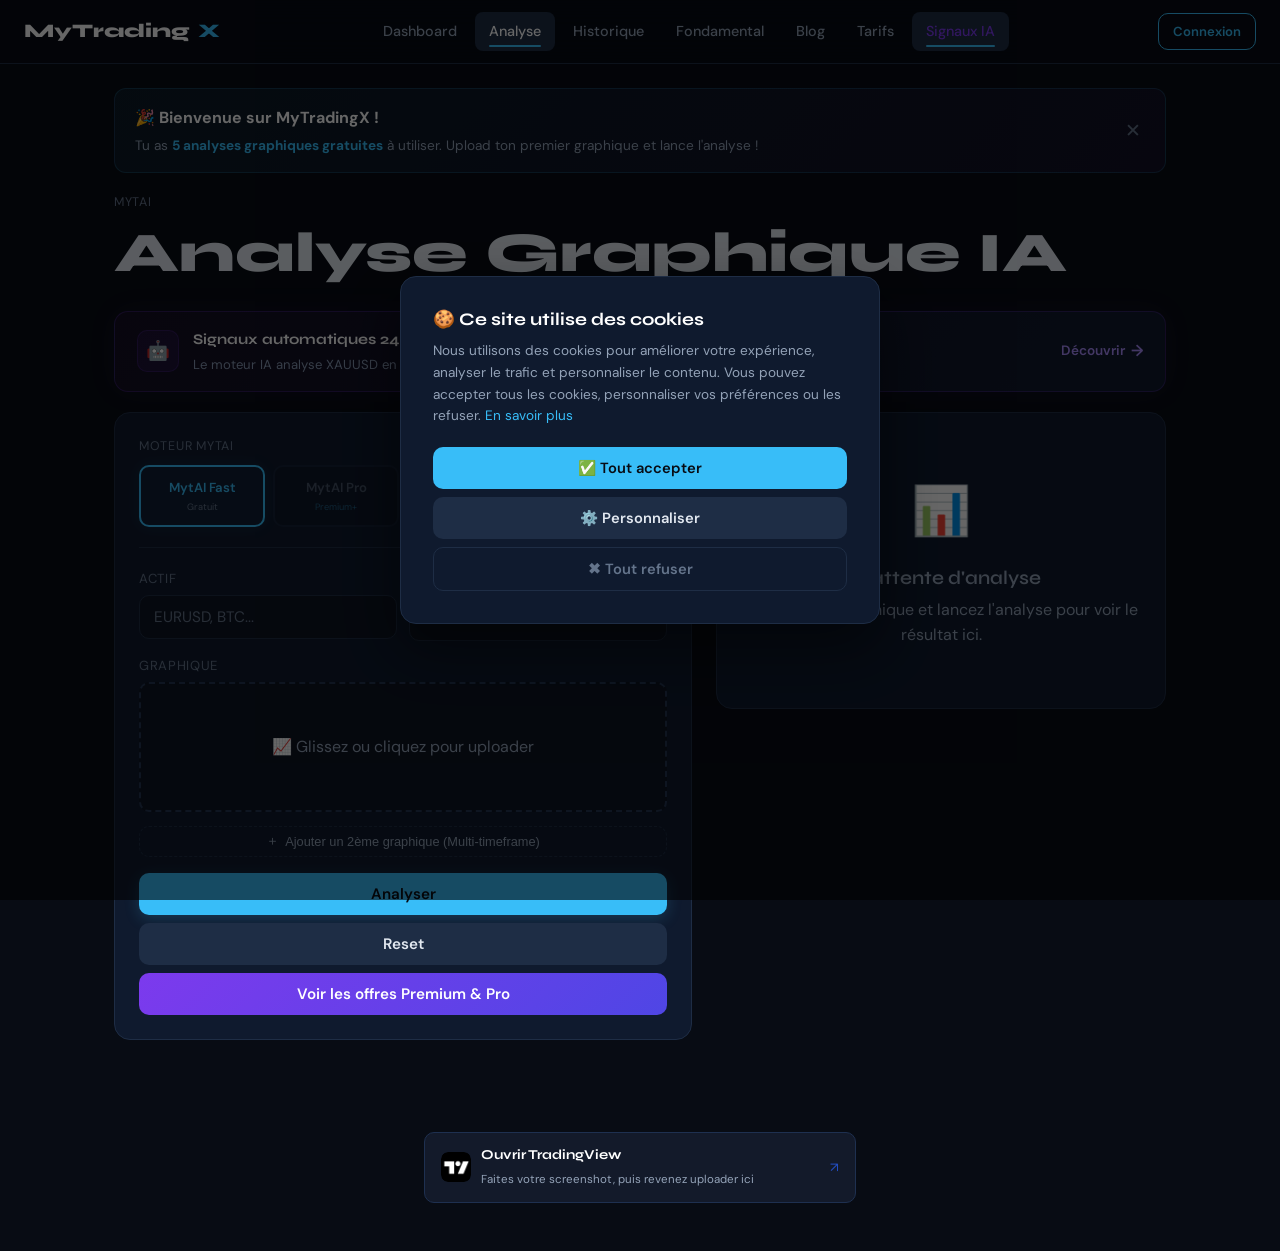
==== commit 6ff26b5c: "analyse.html" ====
--- a/analyse.html
+++ b/analyse.html
@@ -88,6 +88,16 @@
   .analyse-layout { grid-template-columns: 1fr; }
 }
 </style>
+  <!-- Google tag (gtag.js) -->
+<script async src="https://www.googletagmanager.com/gtag/js?id=G-PR5RVVM1Z7"></script>
+<script>
+  window.dataLayer = window.dataLayer || [];
+  function gtag(){dataLayer.push(arguments);}
+  gtag('js', new Date());
+
+  gtag('config', 'G-PR5RVVM1Z7');
+</script>
+
 </head>
 <body>
 
--- a/style.css
+++ b/style.css
@@ -22,6 +22,47 @@
   --radius-lg: 16px;
 }
 
+/* ── Animations ── */
+@keyframes fadeIn {
+  from { opacity: 0; }
+  to   { opacity: 1; }
+}
+@keyframes fadeInUp {
+  from { opacity: 0; transform: translateY(20px); }
+  to   { opacity: 1; transform: translateY(0); }
+}
+@keyframes slideInLeft {
+  from { opacity: 0; transform: translateX(-30px); }
+  to   { opacity: 1; transform: translateX(0); }
+}
+@keyframes slideInRight {
+  from { opacity: 0; transform: translateX(30px); }
+  to   { opacity: 1; transform: translateX(0); }
+}
+@keyframes scaleIn {
+  from { opacity: 0; transform: scale(0.95); }
+  to   { opacity: 1; transform: scale(1); }
+}
+@keyframes pulse {
+  0%, 100% { opacity: 1; box-shadow: 0 0 0 0 #38bdf840; }
+  50%      { opacity: 0.5; box-shadow: 0 0 0 6px transparent; }
+}
+@keyframes float {
+  0%, 100% { transform: translateY(0); }
+  50%      { transform: translateY(-6px); }
+}
+@keyframes shimmer {
+  0%   { background-position: -200% 0; }
+  100% { background-position: 200% 0; }
+}
+@keyframes glowPulse {
+  0%, 100% { box-shadow: 0 0 20px #38bdf810; }
+  50%      { box-shadow: 0 0 40px #38bdf820; }
+}
+@keyframes spin {
+  to { transform: rotate(360deg); }
+}
+
 /* ── Reset ── */
 *, *::before, *::after { box-sizing: border-box; margin: 0; padding: 0; }
 html { scroll-behavior: smooth; }
@@ -50,22 +91,32 @@
   padding: 0 24px;
   height: 64px;
   display: flex; align-items: center; justify-content: space-between;
+  animation: fadeIn 0.5s ease both;
 }
 .nav-logo {
   font-family: 'Syne', sans-serif;
   font-weight: 800; font-size: 1.2rem;
   color: white; text-decoration: none;
   display: flex; align-items: center; gap: 8px;
-}
+  transition: all 0.3s;
+}
+.nav-logo:hover { text-shadow: 0 0 20px #38bdf850; }
 .nav-logo span { color: var(--accent); }
 .nav-links { display: flex; align-items: center; gap: 4px; }
 .nav-links a {
   color: var(--muted2); text-decoration: none;
   padding: 8px 14px; border-radius: 8px;
   font-size: 0.9rem; font-weight: 500;
-  transition: all 0.2s;
+  transition: all 0.3s;
+  position: relative;
+}
+.nav-links a::after {
+  content: ''; position: absolute; bottom: 4px; left: 14px; right: 14px;
+  height: 2px; background: var(--accent); border-radius: 2px;
+  transform: scaleX(0); transition: transform 0.3s; transform-origin: center;
 }
 .nav-links a:hover, .nav-links a.active { color: white; background: var(--border); }
+.nav-links a:hover::after, .nav-links a.active::after { transform: scaleX(1); }
 .nav-right { display: flex; align-items: center; gap: 10px; }
 .nav-user { font-size: 0.85rem; color: var(--muted2); }
 .nav-plan {
@@ -81,17 +132,26 @@
   display: inline-flex; align-items: center; justify-content: center; gap: 8px;
   padding: 11px 22px; border-radius: var(--radius);
   font-family: 'DM Sans', sans-serif; font-weight: 600; font-size: 0.95rem;
-  cursor: pointer; border: none; transition: all 0.2s; text-decoration: none;
-  white-space: nowrap;
-}
-.btn-primary   { background: var(--accent); color: #080c14; }
-.btn-primary:hover { background: #7dd3fc; transform: translateY(-1px); }
+  cursor: pointer; border: none; transition: all 0.3s cubic-bezier(0.4, 0, 0.2, 1); text-decoration: none;
+  white-space: nowrap; position: relative; overflow: hidden;
+}
+.btn::after {
+  content: '';
+  position: absolute; inset: 0;
+  background: linear-gradient(90deg, transparent, rgba(255,255,255,0.1), transparent);
+  transform: translateX(-100%);
+  transition: transform 0.5s;
+}
+.btn:hover::after { transform: translateX(100%); }
+
+.btn-primary   { background: var(--accent); color: #080c14; box-shadow: 0 4px 15px #38bdf830; }
+.btn-primary:hover { background: #7dd3fc; transform: translateY(-2px) scale(1.02); box-shadow: 0 6px 25px #38bdf850; }
 .btn-secondary { background: var(--border); color: var(--text); }
-.btn-secondary:hover { background: var(--border2); }
-.btn-pro       { background: linear-gradient(135deg, var(--accent2), #4f46e5); color: white; }
-.btn-pro:hover { opacity: 0.9; transform: translateY(-1px); }
+.btn-secondary:hover { background: var(--border2); transform: translateY(-1px); }
+.btn-pro       { background: linear-gradient(135deg, var(--accent2), #4f46e5); color: white; box-shadow: 0 4px 15px #7c3aed30; }
+.btn-pro:hover { opacity: 0.95; transform: translateY(-2px) scale(1.02); box-shadow: 0 6px 25px #7c3aed40; }
 .btn-outline   { background: transparent; color: var(--accent); border: 1px solid var(--accent); }
-.btn-outline:hover { background: var(--accent); color: #080c14; }
+.btn-outline:hover { background: var(--accent); color: #080c14; transform: translateY(-1px); }
 .btn-danger    { background: transparent; color: var(--danger); border: 1px solid var(--danger)44; }
 .btn-danger:hover { background: var(--danger)11; }
 .btn-sm { padding: 7px 14px; font-size: 0.82rem; }
@@ -104,8 +164,9 @@
   border: 1px solid var(--border);
   border-radius: var(--radius-lg);
   padding: 24px;
-}
-.card:hover { border-color: var(--border2); }
+  transition: all 0.3s cubic-bezier(0.4, 0, 0.2, 1);
+}
+.card:hover { border-color: var(--border2); transform: translateY(-2px); box-shadow: 0 10px 30px #00000030; }
 
 /* ── Inputs ── */
 input, select, textarea {
@@ -117,10 +178,13 @@
   border-radius: var(--radius);
   font-family: 'DM Sans', sans-serif;
   font-size: 0.95rem;
-  transition: border 0.2s;
+  transition: all 0.3s;
   outline: none;
 }
-input:focus, select:focus, textarea:focus { border-color: var(--accent); }
+input:focus, select:focus, textarea:focus { 
+  border-color: var(--accent); 
+  box-shadow: 0 0 0 3px #38bdf815;
+}
 input::placeholder, textarea::placeholder { color: var(--muted); }
 select { cursor: pointer; }
 select option { background: var(--bg3); }
@@ -151,12 +215,21 @@
   padding: 22px;
   text-align: center;
   cursor: pointer;
-  transition: all 0.2s;
+  transition: all 0.3s cubic-bezier(0.4, 0, 0.2, 1);
   color: var(--muted2);
   font-size: 0.9rem;
   background: var(--bg2);
-}
-.drop-zone:hover { border-color: var(--accent); color: var(--accent); background: #38bdf808; }
+  position: relative; overflow: hidden;
+}
+.drop-zone::before {
+  content: '';
+  position: absolute; inset: 0;
+  background: linear-gradient(90deg, transparent, #38bdf805, transparent);
+  transform: translateX(-100%);
+  transition: transform 0.6s;
+}
+.drop-zone:hover { border-color: var(--accent); color: var(--accent); background: #38bdf808; transform: scale(1.01); }
+.drop-zone:hover::before { transform: translateX(100%); }
 .drop-zone.loaded { border-color: var(--accent3); color: var(--accent3); }
 
 /* ── Model selector ── */
@@ -166,10 +239,10 @@
   border: 2px solid var(--border); background: var(--bg2);
   color: var(--muted2); cursor: pointer;
   font-family: 'DM Sans', sans-serif; font-weight: 600; font-size: 0.82em;
-  text-align: center; transition: all 0.2s;
-}
-.model-btn:hover:not(.locked) { border-color: var(--accent); color: white; }
-.model-btn.active { border-color: var(--accent); color: var(--accent); background: #38bdf808; }
+  text-align: center; transition: all 0.3s cubic-bezier(0.4, 0, 0.2, 1);
+}
+.model-btn:hover:not(.locked) { border-color: var(--accent); color: white; transform: translateY(-2px); box-shadow: 0 4px 12px #38bdf815; }
+.model-btn.active { border-color: var(--accent); color: var(--accent); background: #38bdf808; box-shadow: 0 0 15px #38bdf815; }
 .model-btn.locked { opacity: 0.4; cursor: not-allowed; }
 .model-tag { display: block; font-size: 0.7em; font-weight: 400; margin-top: 2px; }
 .tag-free    { color: var(--muted); }
@@ -183,7 +256,9 @@
   border-radius: var(--radius-lg);
   padding: 20px; margin-top: 14px;
   text-align: left; line-height: 1.7;
-}
+  transition: all 0.3s;
+}
+.result-box:hover { border-color: var(--border2); box-shadow: 0 8px 25px #00000020; }
 .result-section { margin-bottom: 12px; border-left: 3px solid var(--accent); padding-left: 12px; }
 .result-label { color: var(--accent); font-size: 0.72em; text-transform: uppercase; letter-spacing: 0.06em; margin-bottom: 4px; font-weight: 600; }
 .proba-row { display: flex; align-items: center; gap: 10px; }
@@ -221,18 +296,19 @@
   flex: 1; padding: 9px; border-radius: var(--radius);
   cursor: pointer; background: var(--border); color: var(--muted2);
   font-weight: 600; border: none; font-family: 'DM Sans', sans-serif;
-  transition: all 0.2s;
+  transition: all 0.3s;
 }
 .auth-tab.active { background: var(--accent); color: #080c14; }
+.auth-tab:hover:not(.active) { background: var(--border2); }
 
 /* ── Plans cards ── */
 .plans-grid { display: flex; gap: 14px; margin: 20px 0; }
 .plan-card {
   flex: 1; background: var(--bg2); border-radius: var(--radius-lg);
-  padding: 20px 16px; border: 2px solid var(--border); transition: border 0.2s;
-}
-.plan-card:hover { border-color: var(--border2); }
-.plan-card.popular { border-color: var(--accent2)66; }
+  padding: 20px 16px; border: 2px solid var(--border); transition: all 0.3s;
+}
+.plan-card:hover { border-color: var(--border2); transform: translateY(-4px); box-shadow: 0 15px 40px #00000030; }
+.plan-card.popular { border-color: var(--accent2)66; box-shadow: 0 0 30px #7c3aed10; }
 .plan-card .price { font-family: 'Syne', sans-serif; font-size: 1.8em; font-weight: 800; }
 .plan-card ul { list-style: none; padding: 0; margin: 12px 0; font-size: 0.85em; color: var(--muted2); text-align: left; }
 .plan-card ul li { padding: 3px 0; }
@@ -249,7 +325,6 @@
   border-radius: 50%; animation: spin 0.7s linear infinite;
   margin-left: 8px; vertical-align: middle;
 }
-@keyframes spin { to { transform: rotate(360deg); } }
 
 /* ── Page layout ── */
 .page { padding-top: 64px; min-height: 100vh; }
@@ -264,8 +339,19 @@
 }
 
 /* ── Glow effects ── */
-.glow-blue { box-shadow: 0 0 30px #38bdf811; }
+.glow-blue   { box-shadow: 0 0 30px #38bdf811; }
 .glow-purple { box-shadow: 0 0 30px #7c3aed11; }
+
+/* ── Scroll reveal ── */
+.reveal {
+  opacity: 0;
+  transform: translateY(30px);
+  transition: all 0.7s cubic-bezier(0.4, 0, 0.2, 1);
+}
+.reveal.visible {
+  opacity: 1;
+  transform: translateY(0);
+}
 
 /* ── Responsive ── */
 @media (max-width: 640px) {
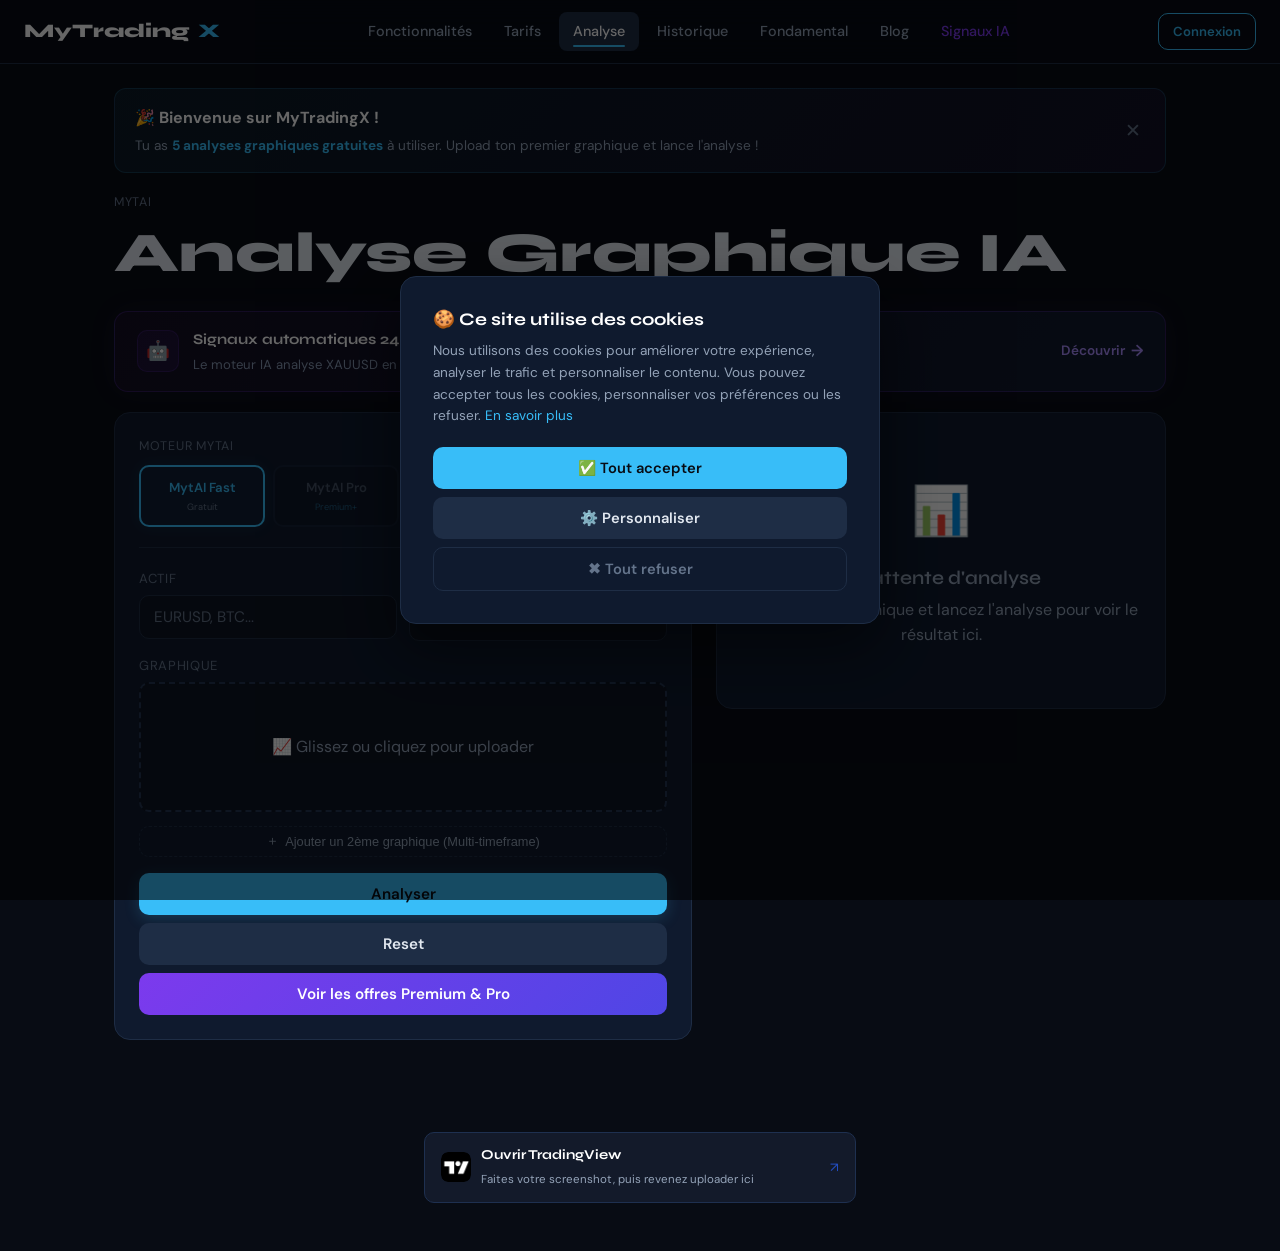
==== commit edcd1ff4: "analyse.html" ====
--- a/analyse.html
+++ b/analyse.html
@@ -98,25 +98,26 @@
   gtag('config', 'G-PR5RVVM1Z7');
 </script>
 
+<base target="_blank">
 </head>
 <body>
 
 <nav>
   <a href="index.html" class="nav-logo">MyTrading<span>X</span></a>
   <div class="nav-links">
-    <a href="dashboard.html">Dashboard</a>
+    <a href="index.html#features">Fonctionnalités</a>
+    <a href="index.html#pricing">Tarifs</a>
     <a href="analyse.html" class="active">Analyse</a>
     <a href="historique.html">Historique</a>
     <a href="fondamental.html">Fondamental</a>
     <a href="blog.html">Blog</a>
-    <a href="tarifs.html">Tarifs</a>
-    <a href="signaux.html" class="active" style="color:var(--accent2);">Signaux IA</a>
-    
+    <a href="signaux.html" style="color:var(--accent2);">Signaux IA</a>
   </div>
   <div class="nav-right">
     <span id="navUser" class="nav-user hidden"></span>
     <span id="navPlan" class="nav-plan hidden"></span>
-    <a href="login.html" id="navLogin" class="btn btn-outline btn-sm hidden">Connexion</a>
+    <a href="dashboard.html" id="navDashboard" class="btn btn-secondary btn-sm hidden">Dashboard</a>
+    <a href="login.html" id="navLogin" class="btn btn-outline btn-sm">Connexion</a>
     <button onclick="logout()" id="navLogout" class="btn btn-secondary btn-sm hidden">Déconnexion</button>
   </div>
 </nav>
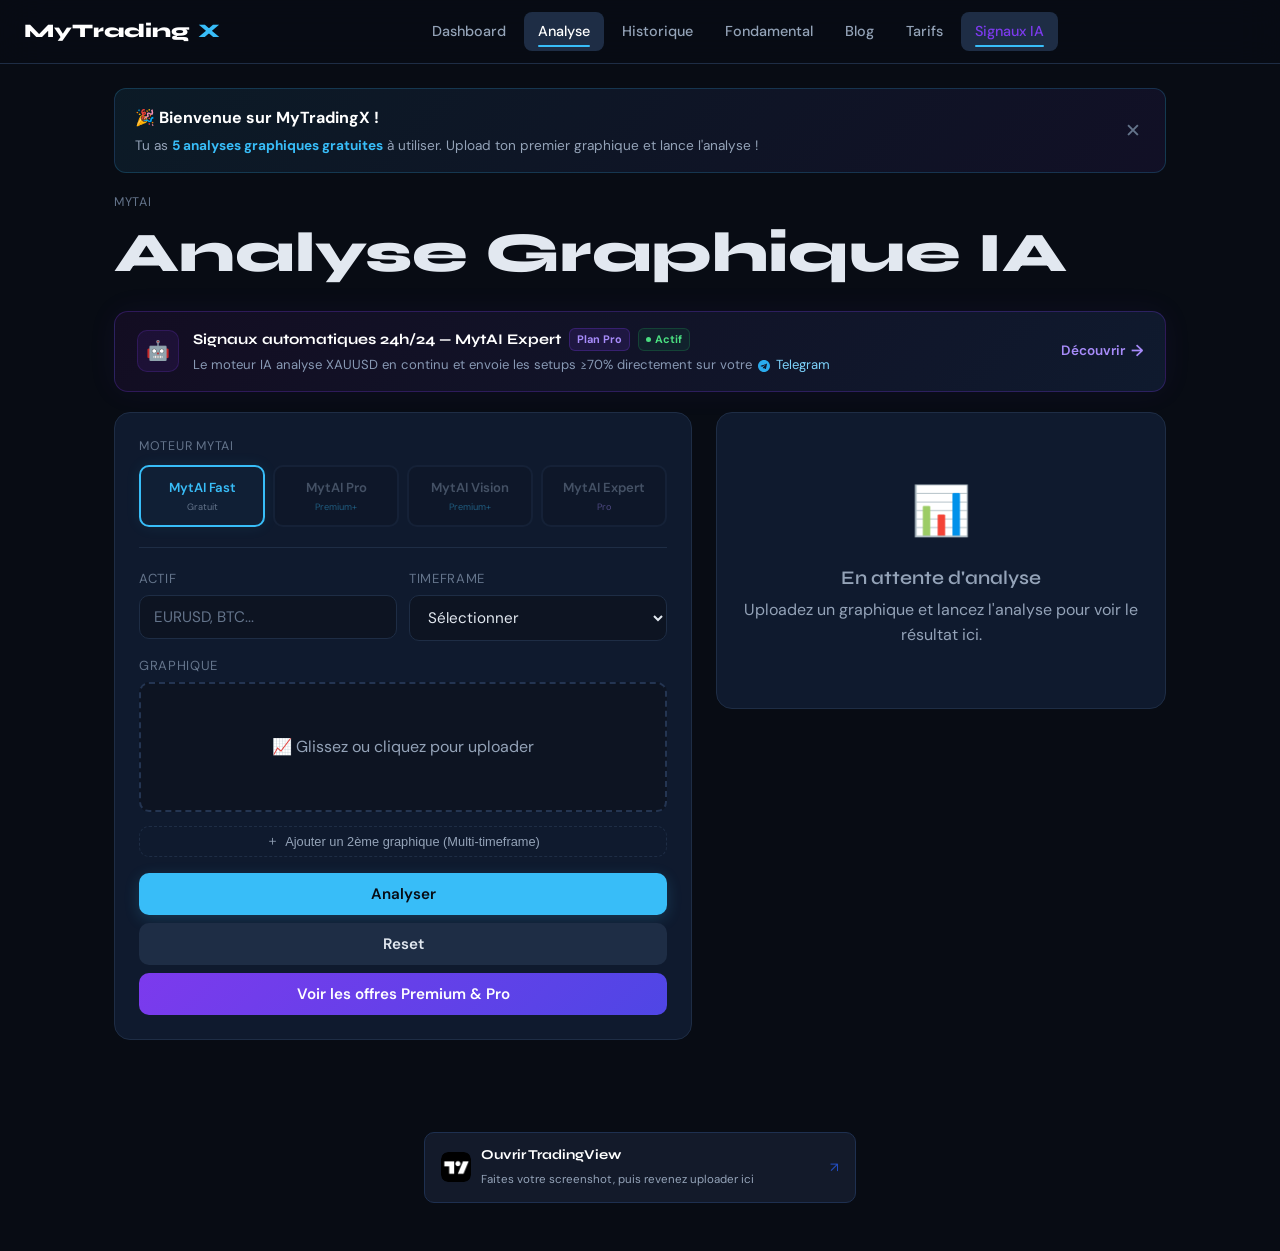
==== commit 55901e5a: "analyse.html" ====
--- a/analyse.html
+++ b/analyse.html
@@ -98,26 +98,25 @@
   gtag('config', 'G-PR5RVVM1Z7');
 </script>
 
-<base target="_blank">
 </head>
 <body>
 
 <nav>
   <a href="index.html" class="nav-logo">MyTrading<span>X</span></a>
   <div class="nav-links">
-    <a href="index.html#features">Fonctionnalités</a>
-    <a href="index.html#pricing">Tarifs</a>
+    <a href="dashboard.html">Dashboard</a>
     <a href="analyse.html" class="active">Analyse</a>
     <a href="historique.html">Historique</a>
     <a href="fondamental.html">Fondamental</a>
     <a href="blog.html">Blog</a>
-    <a href="signaux.html" style="color:var(--accent2);">Signaux IA</a>
+    <a href="tarifs.html">Tarifs</a>
+    <a href="signaux.html" class="active" style="color:var(--accent2);">Signaux IA</a>
+    
   </div>
   <div class="nav-right">
     <span id="navUser" class="nav-user hidden"></span>
     <span id="navPlan" class="nav-plan hidden"></span>
-    <a href="dashboard.html" id="navDashboard" class="btn btn-secondary btn-sm hidden">Dashboard</a>
-    <a href="login.html" id="navLogin" class="btn btn-outline btn-sm">Connexion</a>
+    <a href="login.html" id="navLogin" class="btn btn-outline btn-sm hidden">Connexion</a>
     <button onclick="logout()" id="navLogout" class="btn btn-secondary btn-sm hidden">Déconnexion</button>
   </div>
 </nav>
--- a/style.css
+++ b/style.css
@@ -443,3 +443,448 @@
 .gap-2 { gap: 8px; }
 .gap-3 { gap: 12px; }
 .w-full { width: 100%; }
+/* ── Google Fonts ── */
+@import url('https://fonts.googleapis.com/css2?family=Syne:wght@400;600;700;800&family=DM+Sans:wght@300;400;500;600&display=swap');
+
+/* ── Variables ── */
+:root {
+  --bg:        #080c14;
+  --bg2:       #0d1422;
+  --bg3:       #111827;
+  --card:      #0f1a2e;
+  --border:    #1e2d45;
+  --border2:   #243552;
+  --accent:    #38bdf8;
+  --accent2:   #7c3aed;
+  --accent3:   #22c55e;
+  --text:      #e2e8f0;
+  --muted:     #64748b;
+  --muted2:    #94a3b8;
+  --danger:    #ef4444;
+  --warning:   #f97316;
+  --gold:      #f59e0b;
+  --radius:    10px;
+  --radius-lg: 16px;
+}
+
+/* ── Animations ── */
+@keyframes fadeIn {
+  from { opacity: 0; }
+  to   { opacity: 1; }
+}
+@keyframes fadeInUp {
+  from { opacity: 0; transform: translateY(20px); }
+  to   { opacity: 1; transform: translateY(0); }
+}
+@keyframes slideInLeft {
+  from { opacity: 0; transform: translateX(-30px); }
+  to   { opacity: 1; transform: translateX(0); }
+}
+@keyframes slideInRight {
+  from { opacity: 0; transform: translateX(30px); }
+  to   { opacity: 1; transform: translateX(0); }
+}
+@keyframes scaleIn {
+  from { opacity: 0; transform: scale(0.95); }
+  to   { opacity: 1; transform: scale(1); }
+}
+@keyframes pulse {
+  0%, 100% { opacity: 1; box-shadow: 0 0 0 0 #38bdf840; }
+  50%      { opacity: 0.5; box-shadow: 0 0 0 6px transparent; }
+}
+@keyframes float {
+  0%, 100% { transform: translateY(0); }
+  50%      { transform: translateY(-6px); }
+}
+@keyframes shimmer {
+  0%   { background-position: -200% 0; }
+  100% { background-position: 200% 0; }
+}
+@keyframes glowPulse {
+  0%, 100% { box-shadow: 0 0 20px #38bdf810; }
+  50%      { box-shadow: 0 0 40px #38bdf820; }
+}
+@keyframes spin {
+  to { transform: rotate(360deg); }
+}
+
+/* ── Reset ── */
+*, *::before, *::after { box-sizing: border-box; margin: 0; padding: 0; }
+html { scroll-behavior: smooth; }
+body {
+  font-family: 'DM Sans', sans-serif;
+  background: var(--bg);
+  color: var(--text);
+  min-height: 100vh;
+  line-height: 1.6;
+  -webkit-font-smoothing: antialiased;
+}
+
+/* ── Typography ── */
+h1, h2, h3, h4 { font-family: 'Syne', sans-serif; line-height: 1.2; }
+h1 { font-size: clamp(2rem, 5vw, 3.5rem); font-weight: 800; }
+h2 { font-size: clamp(1.5rem, 3vw, 2.2rem); font-weight: 700; }
+h3 { font-size: 1.2rem; font-weight: 600; }
+p  { color: var(--muted2); }
+
+/* ── Navigation ── */
+nav {
+  position: fixed; top: 0; left: 0; right: 0; z-index: 100;
+  background: rgba(8, 12, 20, 0.85);
+  backdrop-filter: blur(20px);
+  border-bottom: 1px solid var(--border);
+  padding: 0 24px;
+  height: 64px;
+  display: flex; align-items: center; justify-content: space-between;
+  animation: fadeIn 0.5s ease both;
+}
+.nav-logo {
+  font-family: 'Syne', sans-serif;
+  font-weight: 800; font-size: 1.2rem;
+  color: white; text-decoration: none;
+  display: flex; align-items: center; gap: 8px;
+  transition: all 0.3s;
+}
+.nav-logo:hover { text-shadow: 0 0 20px #38bdf850; }
+.nav-logo span { color: var(--accent); }
+.nav-links { display: flex; align-items: center; gap: 4px; }
+.nav-links a {
+  color: var(--muted2); text-decoration: none;
+  padding: 8px 14px; border-radius: 8px;
+  font-size: 0.9rem; font-weight: 500;
+  transition: all 0.3s;
+  position: relative;
+}
+.nav-links a::after {
+  content: ''; position: absolute; bottom: 4px; left: 14px; right: 14px;
+  height: 2px; background: var(--accent); border-radius: 2px;
+  transform: scaleX(0); transition: transform 0.3s; transform-origin: center;
+}
+.nav-links a:hover, .nav-links a.active { color: white; background: var(--border); }
+.nav-links a:hover::after, .nav-links a.active::after { transform: scaleX(1); }
+.nav-right { display: flex; align-items: center; gap: 10px; }
+.nav-user { font-size: 0.85rem; color: var(--muted2); }
+.nav-plan {
+  padding: 3px 10px; border-radius: 20px;
+  font-size: 0.75rem; font-weight: 700;
+}
+.plan-free    { background: var(--border); color: var(--muted2); }
+.plan-premium { background: #0369a122; color: #38bdf8; border: 1px solid #0369a144; }
+.plan-pro     { background: #7c3aed22; color: #a78bfa; border: 1px solid #7c3aed44; }
+
+/* ── Buttons ── */
+.btn {
+  display: inline-flex; align-items: center; justify-content: center; gap: 8px;
+  padding: 11px 22px; border-radius: var(--radius);
+  font-family: 'DM Sans', sans-serif; font-weight: 600; font-size: 0.95rem;
+  cursor: pointer; border: none; transition: all 0.3s cubic-bezier(0.4, 0, 0.2, 1); text-decoration: none;
+  white-space: nowrap; position: relative; overflow: hidden;
+}
+.btn::after {
+  content: '';
+  position: absolute; inset: 0;
+  background: linear-gradient(90deg, transparent, rgba(255,255,255,0.1), transparent);
+  transform: translateX(-100%);
+  transition: transform 0.5s;
+}
+.btn:hover::after { transform: translateX(100%); }
+
+.btn-primary   { background: var(--accent); color: #080c14; box-shadow: 0 4px 15px #38bdf830; }
+.btn-primary:hover { background: #7dd3fc; transform: translateY(-2px) scale(1.02); box-shadow: 0 6px 25px #38bdf850; }
+.btn-secondary { background: var(--border); color: var(--text); }
+.btn-secondary:hover { background: var(--border2); transform: translateY(-1px); }
+.btn-pro       { background: linear-gradient(135deg, var(--accent2), #4f46e5); color: white; box-shadow: 0 4px 15px #7c3aed30; }
+.btn-pro:hover { opacity: 0.95; transform: translateY(-2px) scale(1.02); box-shadow: 0 6px 25px #7c3aed40; }
+.btn-outline   { background: transparent; color: var(--accent); border: 1px solid var(--accent); }
+.btn-outline:hover { background: var(--accent); color: #080c14; transform: translateY(-1px); }
+.btn-danger    { background: transparent; color: var(--danger); border: 1px solid var(--danger)44; }
+.btn-danger:hover { background: var(--danger)11; }
+.btn-sm { padding: 7px 14px; font-size: 0.82rem; }
+.btn-lg { padding: 14px 28px; font-size: 1rem; }
+.btn-full { width: 100%; }
+
+/* ── Cards ── */
+.card {
+  background: var(--card);
+  border: 1px solid var(--border);
+  border-radius: var(--radius-lg);
+  padding: 24px;
+  transition: all 0.3s cubic-bezier(0.4, 0, 0.2, 1);
+}
+.card:hover { border-color: var(--border2); transform: translateY(-2px); box-shadow: 0 10px 30px #00000030; }
+
+/* ── Inputs ── */
+input, select, textarea {
+  width: 100%;
+  background: var(--bg2);
+  border: 1px solid var(--border);
+  color: var(--text);
+  padding: 11px 14px;
+  border-radius: var(--radius);
+  font-family: 'DM Sans', sans-serif;
+  font-size: 0.95rem;
+  transition: all 0.3s;
+  outline: none;
+}
+input:focus, select:focus, textarea:focus { 
+  border-color: var(--accent); 
+  box-shadow: 0 0 0 3px #38bdf815;
+}
+input::placeholder, textarea::placeholder { color: var(--muted); }
+select { cursor: pointer; }
+select option { background: var(--bg3); }
+label { display: block; font-size: 0.82rem; color: var(--muted); text-transform: uppercase; letter-spacing: 0.05em; margin-bottom: 6px; }
+
+/* ── Form groups ── */
+.form-group { margin-bottom: 14px; }
+.form-row { display: flex; gap: 12px; }
+.form-row .form-group { flex: 1; }
+
+/* ── Badges ── */
+.badge {
+  display: inline-block; padding: 3px 10px;
+  border-radius: 20px; font-size: 0.75em; font-weight: 700;
+}
+.badge-buy     { background: #16a34a33; color: #22c55e; }
+.badge-sell    { background: #dc262633; color: #f87171; }
+.badge-neutre  { background: #ca8a0433; color: #facc15; }
+.badge-pro-tag { background: var(--accent2); color: white; font-size: 0.7em; padding: 2px 8px; }
+
+/* ── Divider ── */
+.divider { border: none; border-top: 1px solid var(--border); margin: 20px 0; }
+
+/* ── Upload zones ── */
+.drop-zone {
+  border: 2px dashed var(--border2);
+  border-radius: var(--radius);
+  padding: 22px;
+  text-align: center;
+  cursor: pointer;
+  transition: all 0.3s cubic-bezier(0.4, 0, 0.2, 1);
+  color: var(--muted2);
+  font-size: 0.9rem;
+  background: var(--bg2);
+  position: relative; overflow: hidden;
+}
+.drop-zone::before {
+  content: '';
+  position: absolute; inset: 0;
+  background: linear-gradient(90deg, transparent, #38bdf805, transparent);
+  transform: translateX(-100%);
+  transition: transform 0.6s;
+}
+.drop-zone:hover { border-color: var(--accent); color: var(--accent); background: #38bdf808; transform: scale(1.01); }
+.drop-zone:hover::before { transform: translateX(100%); }
+.drop-zone.loaded { border-color: var(--accent3); color: var(--accent3); }
+
+/* ── Model selector ── */
+.model-grid { display: grid; grid-template-columns: repeat(4, 1fr); gap: 8px; }
+.model-btn {
+  padding: 10px 8px; border-radius: var(--radius);
+  border: 2px solid var(--border); background: var(--bg2);
+  color: var(--muted2); cursor: pointer;
+  font-family: 'DM Sans', sans-serif; font-weight: 600; font-size: 0.82em;
+  text-align: center; transition: all 0.3s cubic-bezier(0.4, 0, 0.2, 1);
+}
+.model-btn:hover:not(.locked) { border-color: var(--accent); color: white; transform: translateY(-2px); box-shadow: 0 4px 12px #38bdf815; }
+.model-btn.active { border-color: var(--accent); color: var(--accent); background: #38bdf808; box-shadow: 0 0 15px #38bdf815; }
+.model-btn.locked { opacity: 0.4; cursor: not-allowed; }
+.model-tag { display: block; font-size: 0.7em; font-weight: 400; margin-top: 2px; }
+.tag-free    { color: var(--muted); }
+.tag-premium { color: #38bdf8; }
+.tag-pro     { color: #a78bfa; }
+
+/* ── Result display ── */
+.result-box {
+  background: var(--bg);
+  border: 1px solid var(--border);
+  border-radius: var(--radius-lg);
+  padding: 20px; margin-top: 14px;
+  text-align: left; line-height: 1.7;
+  transition: all 0.3s;
+}
+.result-box:hover { border-color: var(--border2); box-shadow: 0 8px 25px #00000020; }
+.result-section { margin-bottom: 12px; border-left: 3px solid var(--accent); padding-left: 12px; }
+.result-label { color: var(--accent); font-size: 0.72em; text-transform: uppercase; letter-spacing: 0.06em; margin-bottom: 4px; font-weight: 600; }
+.proba-row { display: flex; align-items: center; gap: 10px; }
+.proba-dot { width: 14px; height: 14px; border-radius: 50%; flex-shrink: 0; }
+
+/* ── Quota bar ── */
+.quota-bar {
+  background: var(--bg); border: 1px solid var(--border);
+  border-radius: var(--radius); padding: 12px 16px;
+  display: flex; align-items: center; gap: 12px; font-size: 0.85rem;
+}
+.quota-track { flex: 1; height: 5px; background: var(--border); border-radius: 3px; overflow: hidden; }
+.quota-fill  { height: 100%; border-radius: 3px; transition: width 0.4s; }
+
+/* ── Modal ── */
+.modal-overlay {
+  display: none; position: fixed; inset: 0;
+  background: rgba(0,0,0,0.75); z-index: 500;
+  align-items: center; justify-content: center;
+  padding: 20px;
+}
+.modal-overlay.open { display: flex; }
+.modal-box {
+  background: var(--bg3); border: 1px solid var(--border);
+  border-radius: var(--radius-lg); padding: 32px;
+  max-width: 520px; width: 100%;
+  animation: modalIn 0.25s ease;
+}
+@keyframes modalIn { from { opacity: 0; transform: scale(0.95) translateY(10px); } to { opacity: 1; transform: scale(1) translateY(0); } }
+.modal-box h2 { font-family: 'Syne', sans-serif; color: var(--accent); margin-bottom: 6px; }
+
+/* ── Auth tabs ── */
+.auth-tabs { display: flex; gap: 8px; margin-bottom: 20px; }
+.auth-tab {
+  flex: 1; padding: 9px; border-radius: var(--radius);
+  cursor: pointer; background: var(--border); color: var(--muted2);
+  font-weight: 600; border: none; font-family: 'DM Sans', sans-serif;
+  transition: all 0.3s;
+}
+.auth-tab.active { background: var(--accent); color: #080c14; }
+.auth-tab:hover:not(.active) { background: var(--border2); }
+
+/* ── Plans cards ── */
+.plans-grid { display: flex; gap: 14px; margin: 20px 0; }
+.plan-card {
+  flex: 1; background: var(--bg2); border-radius: var(--radius-lg);
+  padding: 20px 16px; border: 2px solid var(--border); transition: all 0.3s;
+}
+.plan-card:hover { border-color: var(--border2); transform: translateY(-4px); box-shadow: 0 15px 40px #00000030; }
+.plan-card.popular { border-color: var(--accent2)66; box-shadow: 0 0 30px #7c3aed10; }
+.plan-card .price { font-family: 'Syne', sans-serif; font-size: 1.8em; font-weight: 800; }
+.plan-card ul { list-style: none; padding: 0; margin: 12px 0; font-size: 0.85em; color: var(--muted2); text-align: left; }
+.plan-card ul li { padding: 3px 0; }
+.plan-card ul li::before { content: "✓ "; color: var(--accent); }
+.plan-price-old { color: var(--muted); font-size: 0.8em; text-decoration: line-through; }
+.plan-economy { font-size: 0.72em; color: var(--accent3); margin-bottom: 12px; }
+
+/* ── Loader ── */
+.loader { display: none; text-align: center; padding: 16px; color: var(--muted2); font-size: 0.9rem; }
+.loader::after {
+  content: '';
+  display: inline-block; width: 16px; height: 16px;
+  border: 2px solid var(--border2); border-top-color: var(--accent);
+  border-radius: 50%; animation: spin 0.7s linear infinite;
+  margin-left: 8px; vertical-align: middle;
+}
+
+/* ── Page layout ── */
+.page { padding-top: 64px; min-height: 100vh; }
+.container { max-width: 1100px; margin: 0 auto; padding: 0 24px; }
+.container-sm { max-width: 600px; margin: 0 auto; padding: 0 24px; }
+
+/* ── Section header ── */
+.section-label {
+  font-size: 0.78em; color: var(--muted);
+  text-transform: uppercase; letter-spacing: 0.06em; margin-bottom: 6px;
+  display: flex; align-items: center; gap: 8px;
+}
+
+/* ── Glow effects ── */
+.glow-blue   { box-shadow: 0 0 30px #38bdf811; }
+.glow-purple { box-shadow: 0 0 30px #7c3aed11; }
+
+/* ── Scroll reveal ── */
+.reveal {
+  opacity: 0;
+  transform: translateY(30px);
+  transition: all 0.7s cubic-bezier(0.4, 0, 0.2, 1);
+}
+.reveal.visible {
+  opacity: 1;
+  transform: translateY(0);
+}
+
+/* ── Responsive ── */
+@media (max-width: 640px) {
+  nav { padding: 0 16px; }
+  .nav-links { display: none; }
+  .plans-grid { flex-direction: column; }
+  .model-grid { grid-template-columns: repeat(2, 1fr); }
+  .form-row { flex-direction: column; }
+  .container { padding: 0 16px; }
+}
+
+/* ── Menu Hamburger Mobile ── */
+.hamburger {
+  display: none;
+  flex-direction: column; justify-content: center; gap: 5px;
+  width: 36px; height: 36px; cursor: pointer;
+  background: none; border: none; padding: 4px;
+  border-radius: var(--radius); transition: background 0.2s;
+}
+.hamburger:hover { background: var(--border); }
+.hamburger span {
+  display: block; width: 22px; height: 2px;
+  background: var(--text); border-radius: 2px;
+  transition: all 0.3s ease;
+}
+.hamburger.open span:nth-child(1) { transform: translateY(7px) rotate(45deg); }
+.hamburger.open span:nth-child(2) { opacity: 0; transform: scaleX(0); }
+.hamburger.open span:nth-child(3) { transform: translateY(-7px) rotate(-45deg); }
+
+.mobile-menu {
+  display: none;
+  position: fixed; top: 64px; left: 0; right: 0; z-index: 99;
+  background: rgba(8, 12, 20, 0.98);
+  backdrop-filter: blur(20px);
+  border-bottom: 1px solid var(--border);
+  padding: 16px;
+  flex-direction: column; gap: 4px;
+  animation: menuSlide 0.2s ease;
+}
+@keyframes menuSlide {
+  from { opacity: 0; transform: translateY(-8px); }
+  to   { opacity: 1; transform: translateY(0); }
+}
+.mobile-menu.open { display: flex; }
+.mobile-menu a {
+  color: var(--muted2); text-decoration: none;
+  padding: 12px 16px; border-radius: var(--radius);
+  font-size: 0.95rem; font-weight: 500;
+  transition: all 0.2s; display: block;
+}
+.mobile-menu a:hover, .mobile-menu a.active {
+  color: white; background: var(--border);
+}
+.mobile-menu-divider {
+  height: 1px; background: var(--border);
+  margin: 8px 0;
+}
+.mobile-menu-user {
+  padding: 10px 16px; font-size: 0.82rem;
+  color: var(--muted2); display: flex;
+  align-items: center; justify-content: space-between; gap: 10px;
+}
+
+@media (max-width: 640px) {
+  .hamburger    { display: flex !important; margin-left: 8px; }
+  .nav-links    { display: none !important; }
+  .nav-user     { display: none !important; }
+  .nav-plan     { display: none !important; }
+  #navLogin     { display: none !important; }
+  #navLogout    { display: none !important; }
+  .nav-right .btn { display: none !important; }
+}
+
+/* ── Utilities ── */
+.hidden  { display: none !important; }
+.mt-4    { margin-top: 16px; }
+.mt-6    { margin-top: 24px; }
+.mt-8    { margin-top: 32px; }
+.mb-4    { margin-bottom: 16px; }
+.text-center { text-align: center; }
+.text-right  { text-align: right; }
+.text-muted  { color: var(--muted2); }
+.text-accent { color: var(--accent); }
+.text-green  { color: var(--accent3); }
+.text-red    { color: var(--danger); }
+.flex        { display: flex; }
+.items-center { align-items: center; }
+.justify-between { justify-content: space-between; }
+.gap-2 { gap: 8px; }
+.gap-3 { gap: 12px; }
+.w-full { width: 100%; }
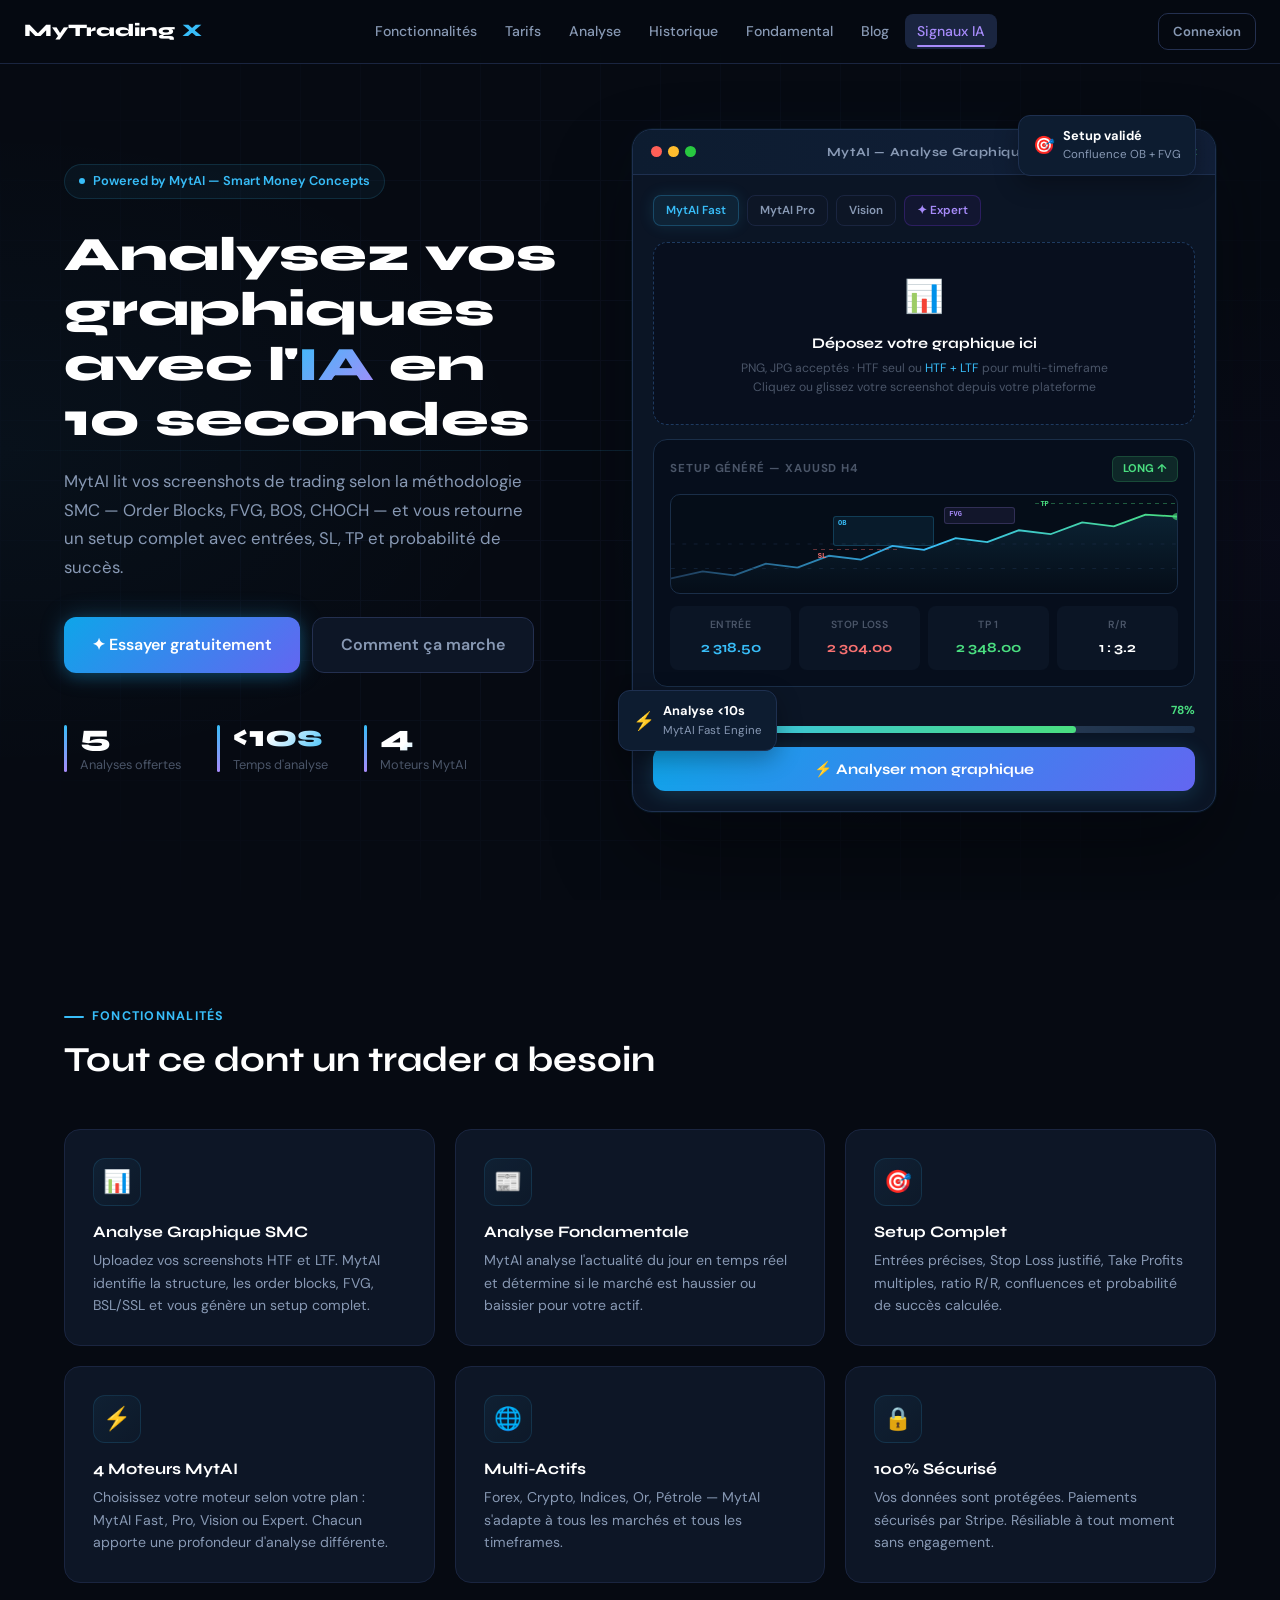
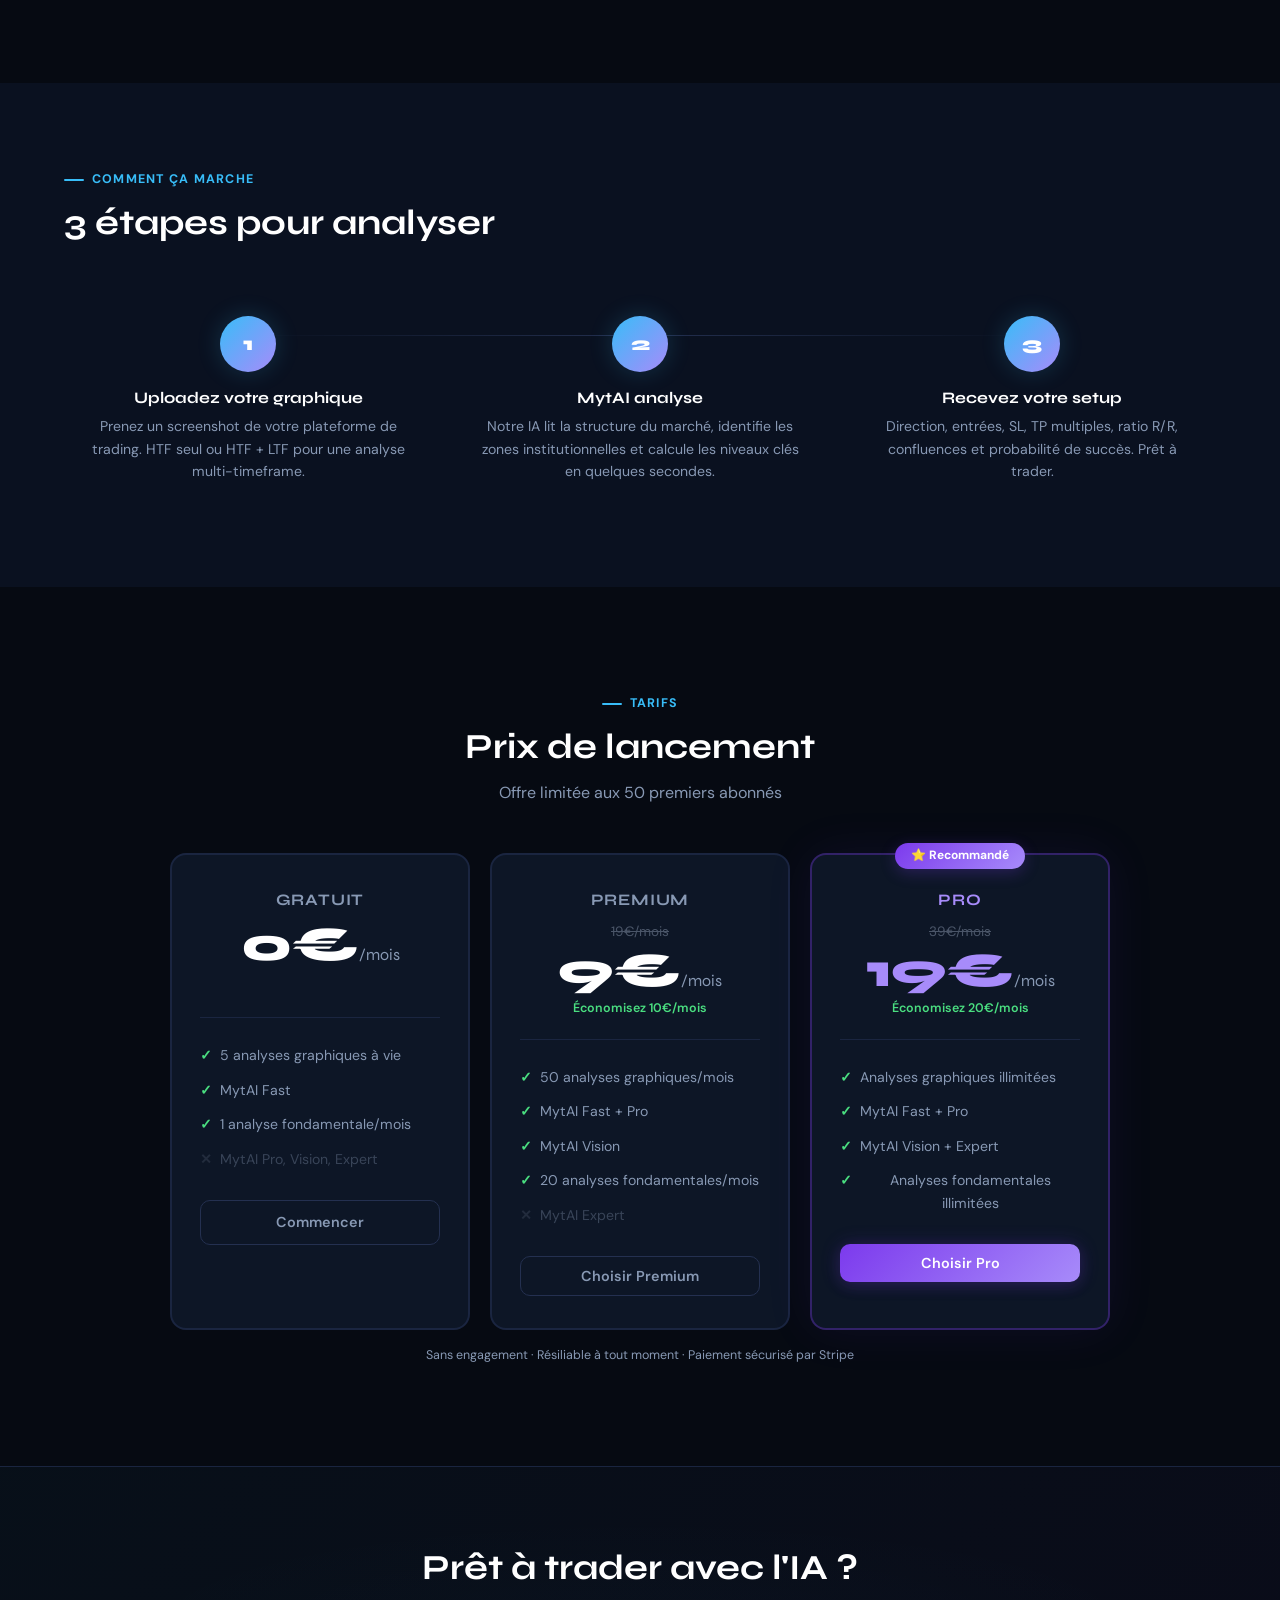
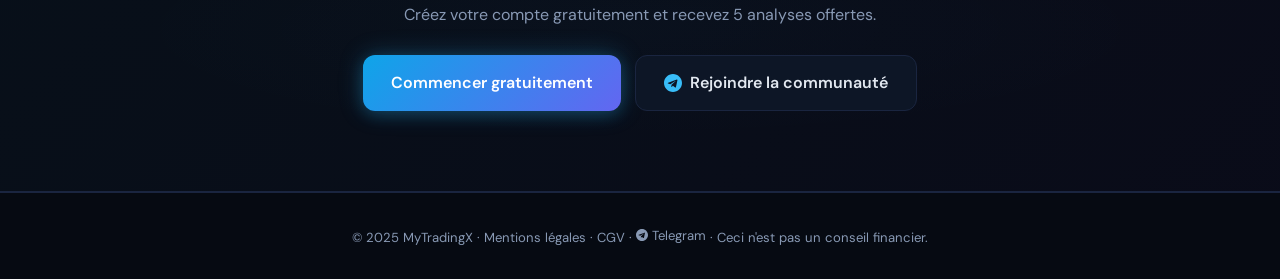
==== commit dab96719: "analyse.html" ====
--- a/analyse.html
+++ b/analyse.html
@@ -2,716 +2,1235 @@
 <html lang="fr">
 <head>
 <meta charset="UTF-8">
+<style>html{background:#060a12}</style>
 <meta name="viewport" content="width=device-width, initial-scale=1.0">
-<title>Analyse Graphique IA — Smart Money Concepts | MyTradingX</title>
-<meta name="description" content="Uploadez votre graphique et obtenez une analyse SMC complète en quelques secondes. Order Blocks, Fair Value Gaps, Break of Structure, Change of Character. Entrées, SL et TP précis.">
-<meta name="keywords" content="analyse graphique trading IA, SMC analyse automatique, order blocks détection, FVG trading, analyse forex IA, analyse crypto IA, setup trading automatique">
+<title>MyTradingX — Analyse Graphique Trading par IA | SMC Order Blocks FVG</title>
+
+<meta name="description" content="Analysez vos graphiques de trading en 10 secondes avec l'IA MytAI. Méthodologie Smart Money Concepts : Order Blocks, FVG, BOS, CHOCH. Entrées, Stop Loss, Take Profit automatiques. Essai gratuit.">
+<meta name="keywords" content="analyse trading IA, smart money concepts, order blocks trading, FVG trading, analyse graphique forex, intelligence artificielle trading, BOS CHOCH, analyse technique automatique">
 <meta name="author" content="MyTradingX">
 <meta name="robots" content="index, follow">
 <meta property="og:type" content="website">
 <meta property="og:site_name" content="MyTradingX">
-<meta property="og:title" content="Analyse Graphique Trading par IA — MyTradingX">
-<meta property="og:description" content="Obtenez un setup SMC complet en 10 secondes. Order Blocks, FVG, entrées précises, Stop Loss, Take Profit et probabilité de succès calculés par l'IA.">
-<meta property="og:url" content="https://mytradingx.fr/analyse.html">
+<meta property="og:title" content="MyTradingX — Analysez vos graphiques de trading avec l'IA">
+<meta property="og:description" content="MytAI analyse vos screenshots de trading en 10 secondes. SMC, Order Blocks, FVG, BOS, CHOCH. Setup complet avec entrées, SL, TP et probabilité de succès.">
+<meta property="og:url" content="https://mytradingx.fr/index.html">
 <meta property="og:image" content="https://mytradingx.fr/faviconmtx.png">
 <meta name="twitter:card" content="summary_large_image">
-<meta name="twitter:title" content="Analyse Graphique Trading par IA — MyTradingX">
-<meta name="twitter:description" content="Obtenez un setup SMC complet en 10 secondes. Order Blocks, FVG, entrées précises, Stop Loss, Take Profit et probabilité de succès calculés par l'IA.">
+<meta name="twitter:title" content="MyTradingX — Analysez vos graphiques de trading avec l'IA">
+<meta name="twitter:description" content="MytAI analyse vos screenshots de trading en 10 secondes. SMC, Order Blocks, FVG, BOS, CHOCH. Setup complet avec entrées, SL, TP et probabilité de succès.">
 <link rel="icon" type="image/png" href="faviconmtx.png">
+<link rel="preconnect" href="https://fonts.googleapis.com">
+<link rel="preconnect" href="https://fonts.gstatic.com" crossorigin>
+<link href="https://fonts.googleapis.com/css2?family=Syne:wght@400;600;700;800&family=DM+Sans:ital,opsz,wght@0,9..40,300;0,9..40,400;0,9..40,500;1,9..40,400&display=swap" rel="stylesheet">
 <link rel="stylesheet" href="style.css">
-<script async src="https://www.googletagmanager.com/gtag/js?id=G-RSYYGQZ0MD"></script>
+
 <style>
-.analyse-page { padding: 88px 0 60px; }
-.analyse-layout { display: grid; grid-template-columns: 1fr 450px; gap: 24px; align-items: start; }
-.drop-zone-main { min-height: 130px; display: flex; align-items: center; justify-content: center; font-size: 1rem; }
-/* ── Bouton TradingView ── */
-.btn-tradingview {
+/* ════════════════════════════════════════════
+   CSS VARIABLES & ANIMATIONS
+   ════════════════════════════════════════════ */
+:root {
+  --accent: #38bdf8;
+  --accent2: #a78bfa;
+  --accent3: #4ade80;
+  --bg: #060a12;
+  --bg2: #0a1120;
+  --card: #0d1626;
+  --border: #1a2540;
+  --border2: #243050;
+  --muted: #4a5568;
+  --muted2: #8899b4;
+  --radius-lg: 16px;
+  --font-display: 'Syne', sans-serif;
+  --font-body: 'DM Sans', sans-serif;
+}
+
+*, *::before, *::after { box-sizing: border-box; margin: 0; padding: 0; }
+
+body {
+  font-family: var(--font-body);
+  background: var(--bg);
+  color: #c8d8f0;
+  line-height: 1.6;
+  overflow-x: hidden;
+}
+
+h1, h2, h3 { font-family: var(--font-display); color: white; }
+h1 { font-size: clamp(2rem, 4vw, 3rem); line-height: 1.15; font-weight: 800; }
+h2 { font-size: clamp(1.6rem, 3vw, 2.2rem); font-weight: 700; margin-bottom: 12px; }
+h3 { font-size: 1rem; font-weight: 700; }
+p { color: var(--muted2); }
+
+a { color: inherit; }
+
+.container { max-width: 1200px; margin: 0 auto; padding: 0 24px; }
+.text-center { text-align: center; }
+.section-label {
+  display: inline-flex; align-items: center; gap: 8px;
+  color: var(--accent); font-size: 0.78rem; font-weight: 700;
+  letter-spacing: 0.1em; text-transform: uppercase;
+  margin-bottom: 12px;
+}
+.section-label::before { content: ''; width: 20px; height: 2px; background: var(--accent); border-radius: 2px; }
+
+/* ════════════════════════════════════════════
+   ANIMATIONS GLOBALES
+   ════════════════════════════════════════════ */
+@keyframes fadeInUp {
+  from { opacity: 0; transform: translateY(30px); }
+  to { opacity: 1; transform: translateY(0); }
+}
+@keyframes fadeIn {
+  from { opacity: 0; }
+  to { opacity: 1; }
+}
+@keyframes slideInLeft {
+  from { opacity: 0; transform: translateX(-40px); }
+  to { opacity: 1; transform: translateX(0); }
+}
+@keyframes slideInRight {
+  from { opacity: 0; transform: translateX(40px); }
+  to { opacity: 1; transform: translateX(0); }
+}
+@keyframes scaleIn {
+  from { opacity: 0; transform: scale(0.92); }
+  to { opacity: 1; transform: scale(1); }
+}
+@keyframes pulse {
+  0%,100%{opacity:1;box-shadow:0 0 0 0 #38bdf840}
+  50%{opacity:0.4;box-shadow:0 0 0 6px transparent}
+}
+@keyframes shimmer {
+  0% { background-position: -200% 0; }
+  100% { background-position: 200% 0; }
+}
+@keyframes float {
+  0%, 100% { transform: translateY(0); }
+  50% { transform: translateY(-8px); }
+}
+@keyframes glowPulse {
+  0%, 100% { box-shadow: 0 0 20px #38bdf815; }
+  50% { box-shadow: 0 0 40px #38bdf830; }
+}
+@keyframes borderGlow {
+  0%, 100% { border-color: #1e3050; }
+  50% { border-color: #38bdf840; }
+}
+
+/* ════════════════════════════════════════════
+   BUTTONS
+   ════════════════════════════════════════════ */
+.btn {
+  display: inline-flex; align-items: center; justify-content: center; gap: 8px;
+  padding: 10px 20px; border-radius: 10px; font-family: var(--font-body);
+  font-size: 0.9rem; font-weight: 600; cursor: pointer;
+  border: none; text-decoration: none; transition: all 0.3s cubic-bezier(0.4, 0, 0.2, 1); white-space: nowrap;
+  position: relative; overflow: hidden;
+}
+.btn::after {
+  content: '';
+  position: absolute; inset: 0;
+  background: linear-gradient(90deg, transparent, rgba(255,255,255,0.1), transparent);
+  transform: translateX(-100%);
+  transition: transform 0.5s;
+}
+.btn:hover::after { transform: translateX(100%); }
+
+.btn-primary {
+  background: linear-gradient(135deg, #0ea5e9, #6366f1);
+  color: white; box-shadow: 0 0 24px #38bdf840, 0 4px 15px #0ea5e930;
+}
+.btn-primary:hover { 
+  box-shadow: 0 0 40px #38bdf860, 0 6px 20px #0ea5e940; 
+  transform: translateY(-2px) scale(1.02); 
+}
+.btn-secondary { background: var(--card); border: 1px solid var(--border2); color: var(--muted2); }
+.btn-secondary:hover { border-color: var(--accent); color: var(--accent); background: #38bdf808; transform: translateY(-1px); }
+.btn-outline { background: transparent; border: 1px solid var(--border2); color: var(--muted2); }
+.btn-outline:hover { border-color: var(--accent2); color: var(--accent2); background: #a78bfa08; transform: translateY(-1px); }
+.btn-pro {
+  background: linear-gradient(135deg, #7c3aed, #a78bfa);
+  color: white; box-shadow: 0 0 20px #7c3aed30, 0 4px 15px #7c3aed20;
+}
+.btn-pro:hover { box-shadow: 0 0 32px #7c3aed60, 0 6px 20px #7c3aed30; transform: translateY(-2px) scale(1.02); }
+.btn-lg { padding: 14px 28px; font-size: 1rem; border-radius: 12px; }
+.btn-sm { padding: 7px 14px; font-size: 0.82rem; }
+.btn-full { width: 100%; }
+.hidden { display: none !important; }
+
+/* ════════════════════════════════════════════
+   NAV
+   ════════════════════════════════════════════ */
+nav {
+  position: fixed; top: 0; left: 0; right: 0; z-index: 100;
   display: flex; align-items: center; justify-content: space-between;
-  width: 100%; padding: 11px 16px;
-  background: #131a2a; border: 1px solid #1e3050;
-  border-radius: 10px; cursor: pointer;
-  text-decoration: none; transition: all 0.2s;
-  margin-bottom: 16px; gap: 10px;
-}
-.btn-tradingview:hover {
-  border-color: #2962ff;
-  background: #2962ff0d;
-  box-shadow: 0 0 16px #2962ff18;
-}
-.btn-tradingview-left { display: flex; align-items: center; gap: 10px; }
-.btn-tradingview-logo {
-  width: 30px; height: 30px; border-radius: 7px;
+  padding: 0 24px; height: 64px;
+  background: #060a12e8; backdrop-filter: blur(20px);
+  border-bottom: 1px solid var(--border);
+  animation: fadeIn 0.6s ease both;
+}
+.nav-logo {
+  font-family: var(--font-display); font-weight: 800; font-size: 1.1rem;
+  color: white; text-decoration: none; letter-spacing: -0.01em;
+  transition: all 0.3s;
+}
+.nav-logo:hover { text-shadow: 0 0 20px #38bdf850; }
+.nav-logo span { color: var(--accent); }
+.nav-links { display: flex; align-items: center; gap: 4px; }
+.nav-links a {
+  color: var(--muted2); text-decoration: none; padding: 6px 12px;
+  border-radius: 8px; font-size: 0.88rem; transition: all 0.3s;
+  position: relative;
+}
+.nav-links a::after {
+  content: ''; position: absolute; bottom: 2px; left: 12px; right: 12px;
+  height: 2px; background: var(--accent); border-radius: 2px;
+  transform: scaleX(0); transition: transform 0.3s; transform-origin: center;
+}
+.nav-links a:hover { color: white; background: #ffffff08; }
+.nav-links a:hover::after { transform: scaleX(1); }
+.nav-links a.active { color: var(--accent2); }
+.nav-links a.active::after { transform: scaleX(1); background: var(--accent2); }
+.nav-right { display: flex; align-items: center; gap: 8px; }
+.nav-user { font-size: 0.82rem; color: var(--muted2); }
+.nav-plan {
+  font-size: 0.7rem; font-weight: 700; padding: 3px 8px;
+  border-radius: 6px; background: #38bdf820; color: var(--accent);
+  border: 1px solid #38bdf830;
+}
+
+/* ════════════════════════════════════════════
+   HERO — two-column split layout
+   ════════════════════════════════════════════ */
+.hero {
+  min-height: 100vh;
+  padding: 100px 0 60px;
+  display: flex; align-items: center;
+  position: relative; overflow: hidden;
+  background:
+    radial-gradient(ellipse 70% 60% at 0% 50%, #38bdf80a 0%, transparent 60%),
+    radial-gradient(ellipse 60% 50% at 100% 60%, #7c3aed08 0%, transparent 60%);
+}
+
+/* subtle grid pattern */
+.hero::before {
+  content: '';
+  position: absolute; inset: 0; pointer-events: none;
+  background-image:
+    linear-gradient(var(--border) 1px, transparent 1px),
+    linear-gradient(90deg, var(--border) 1px, transparent 1px);
+  background-size: 60px 60px;
+  opacity: 0.25;
+  mask-image: radial-gradient(ellipse 80% 80% at 50% 50%, black 30%, transparent 80%);
+}
+
+/* glowing horizontal line */
+.hero::after {
+  content: '';
+  position: absolute; top: 50%; left: 0; right: 0; height: 1px;
+  background: linear-gradient(90deg, transparent, #38bdf830, #38bdf815, transparent);
+  pointer-events: none;
+}
+
+.hero-inner {
+  display: grid;
+  grid-template-columns: 1fr 1.15fr;
+  gap: 60px;
+  align-items: center;
+  position: relative; z-index: 1;
+}
+
+/* ── Left: text ── */
+.hero-left { animation: slideInLeft 0.8s cubic-bezier(0.4, 0, 0.2, 1) both; }
+
+.hero-eyebrow {
+  display: inline-flex; align-items: center; gap: 8px;
+  background: #38bdf80d; border: 1px solid #38bdf825;
+  color: var(--accent); padding: 6px 14px; border-radius: 20px;
+  font-size: 0.8rem; font-weight: 600; margin-bottom: 28px;
+  animation: fadeInUp 0.6s ease both 0.2s;
+}
+.hero-eyebrow .dot { width: 6px; height: 6px; border-radius: 50%; background: var(--accent); animation: pulse 2s infinite; }
+
+.hero h1 { 
+  margin-bottom: 20px; 
+  animation: fadeInUp 0.7s ease both 0.3s;
+}
+.hero h1 em { 
+  color: var(--accent); font-style: normal;
+  background: linear-gradient(135deg, var(--accent), var(--accent2));
+  -webkit-background-clip: text; -webkit-text-fill-color: transparent;
+}
+.hero-desc { 
+  font-size: 1.05rem; margin-bottom: 36px; max-width: 460px; line-height: 1.7; 
+  animation: fadeInUp 0.7s ease both 0.4s;
+}
+.hero-cta { 
+  display: flex; gap: 12px; flex-wrap: wrap; margin-bottom: 48px; 
+  animation: fadeInUp 0.7s ease both 0.5s;
+}
+
+.hero-stats { 
+  display: flex; gap: 36px; flex-wrap: wrap; 
+  animation: fadeInUp 0.7s ease both 0.6s;
+}
+.stat-item { 
+  position: relative; padding-left: 16px; 
+}
+.stat-item::before {
+  content: '';
+  position: absolute; left: 0; top: 4px; bottom: 4px;
+  width: 3px; border-radius: 3px;
+  background: linear-gradient(180deg, var(--accent), var(--accent2));
+}
+.stat-number {
+  font-family: var(--font-display); font-size: 1.9rem; font-weight: 800;
+  color: white; line-height: 1;
+  background: linear-gradient(135deg, white 40%, #38bdf8);
+  -webkit-background-clip: text; -webkit-text-fill-color: transparent;
+}
+.stat-label { font-size: 0.8rem; color: var(--muted); margin-top: 4px; }
+
+/* ── Right: analysis window ── */
+.hero-right { 
+  position: relative; 
+  animation: slideInRight 0.9s cubic-bezier(0.4, 0, 0.2, 1) both 0.3s;
+}
+
+/* glow halo behind the window */
+.hero-right::before {
+  content: '';
+  position: absolute; inset: -60px;
+  background: 
+    radial-gradient(ellipse 80% 80% at 50% 50%, #38bdf808 0%, transparent 60%),
+    radial-gradient(ellipse 60% 60% at 30% 70%, #7c3aed06 0%, transparent 50%);
+  pointer-events: none; z-index: 0;
+  animation: glowPulse 4s ease infinite;
+}
+
+.analysis-window {
+  position: relative; z-index: 1;
+  background: #0b1525;
+  border: 1px solid #1e3050;
+  border-radius: 20px;
+  box-shadow:
+    0 0 0 1px #38bdf810,
+    0 40px 80px #00000060,
+    0 0 80px #38bdf808;
+  overflow: hidden;
+  animation: scaleIn 0.8s cubic-bezier(0.4, 0, 0.2, 1) both 0.5s;
+  transition: all 0.4s cubic-bezier(0.4, 0, 0.2, 1);
+}
+.analysis-window:hover {
+  box-shadow:
+    0 0 0 1px #38bdf820,
+    0 50px 100px #00000070,
+    0 0 100px #38bdf815;
+  transform: translateY(-4px);
+}
+
+/* window titlebar */
+.aw-bar {
+  display: flex; align-items: center; justify-content: space-between;
+  padding: 12px 18px;
+  background: linear-gradient(90deg, #0d1c30, #111f38);
+  border-bottom: 1px solid #1e3050;
+}
+.aw-dots { display: flex; gap: 6px; }
+.aw-dot {
+  width: 11px; height: 11px; border-radius: 50%;
+  transition: all 0.3s;
+}
+.aw-dot:nth-child(1) { background: #ff5f57; }
+.aw-dot:nth-child(2) { background: #ffbd2e; }
+.aw-dot:nth-child(3) { background: #28c840; }
+.aw-bar:hover .aw-dot { transform: scale(1.15); }
+.aw-bar-title {
+  font-family: var(--font-display); font-size: 0.78rem; font-weight: 700;
+  color: var(--muted2); letter-spacing: 0.05em;
+}
+.aw-bar-status {
+  display: flex; align-items: center; gap: 6px;
+  font-size: 0.72rem; color: var(--accent3); font-weight: 600;
+}
+.aw-bar-status .live-dot {
+  width: 7px; height: 7px; border-radius: 50%;
+  background: var(--accent3); animation: pulse 1.5s infinite;
+}
+
+/* drop zone */
+.aw-body { padding: 20px; }
+
+.aw-engines {
+  display: flex; gap: 8px; margin-bottom: 16px; flex-wrap: wrap;
+}
+.engine-chip {
+  padding: 5px 12px; border-radius: 8px; font-size: 0.73rem; font-weight: 600;
+  cursor: pointer; border: 1px solid var(--border); color: var(--muted2);
+  background: var(--card); transition: all 0.3s cubic-bezier(0.4, 0, 0.2, 1);
+}
+.engine-chip:hover { 
+  border-color: var(--accent); color: var(--accent); 
+  transform: translateY(-1px); 
+  box-shadow: 0 4px 12px #38bdf815;
+}
+.engine-chip.active {
+  background: #38bdf815; border-color: #38bdf840; color: var(--accent);
+  box-shadow: 0 0 15px #38bdf820;
+}
+.engine-chip.pro { 
+  border-color: #7c3aed40; color: var(--accent2); background: #7c3aed10; 
+}
+.engine-chip.pro:hover { 
+  border-color: var(--accent2); 
+  box-shadow: 0 4px 12px #7c3aed15;
+}
+
+.aw-upload-zone {
+  border: 1.5px dashed #1e3a60;
+  border-radius: 14px; padding: 28px 20px;
+  text-align: center; background: #080f1e;
+  transition: all 0.3s cubic-bezier(0.4, 0, 0.2, 1); cursor: pointer; position: relative;
+  margin-bottom: 14px;
+  overflow: hidden;
+}
+.aw-upload-zone::before {
+  content: '';
+  position: absolute; inset: 0;
+  background: linear-gradient(90deg, transparent, #38bdf805, transparent);
+  transform: translateX(-100%);
+  transition: transform 0.6s;
+}
+.aw-upload-zone:hover { 
+  border-color: var(--accent); background: #38bdf808; 
+  transform: scale(1.01);
+}
+.aw-upload-zone:hover::before { transform: translateX(100%); }
+.aw-upload-zone.drag-over {
+  border-color: var(--accent3);
+  background: #4ade8010;
+  transform: scale(1.02);
+}
+.aw-upload-icon { font-size: 2rem; margin-bottom: 10px; display: block; animation: float 3s ease infinite; }
+.aw-upload-title { font-family: var(--font-display); font-weight: 700; color: white; font-size: 0.92rem; margin-bottom: 4px; }
+.aw-upload-sub { font-size: 0.76rem; color: var(--muted); line-height: 1.5; }
+.aw-upload-sub span { color: var(--accent); }
+
+/* ════════════════════════════════════════════
+   NOUVEAU : Résultat d'analyse interactif
+   (remplace le graphique SVG factice)
+   ════════════════════════════════════════════ */
+.aw-result-card {
+  background: #060e1c;
+  border: 1px solid #1a2e48;
+  border-radius: 14px;
+  padding: 16px;
+  margin-bottom: 14px;
+  animation: scaleIn 0.5s ease both 0.8s;
+  transition: all 0.3s;
+}
+.aw-result-card:hover {
+  border-color: #38bdf830;
+  box-shadow: 0 0 20px #38bdf808;
+}
+
+.aw-result-header {
+  display: flex; justify-content: space-between; align-items: center;
+  margin-bottom: 12px;
+}
+.aw-result-pair {
+  font-size: 0.72rem; font-weight: 700; color: var(--muted);
+  text-transform: uppercase; letter-spacing: 0.08em;
+}
+.aw-result-badge {
+  font-size: 0.7rem; font-weight: 700; padding: 3px 10px; border-radius: 6px;
+  background: #4ade8020; color: var(--accent3); border: 1px solid #4ade8030;
+  animation: fadeIn 0.4s ease both 1s;
+}
+.aw-result-badge.bear { background: #f8717120; color: #f87171; border-color: #f8717130; }
+
+/* Mini chart avec zones SMC */
+.aw-mini-chart {
+  width: 100%; height: 100px;
+  background: #050d18;
+  border-radius: 10px;
+  overflow: hidden; position: relative;
+  margin-bottom: 12px;
+  border: 1px solid #1a2e48;
+}
+.aw-mini-chart svg { width: 100%; height: 100%; }
+
+/* Zones de trading sur le mini chart */
+.smc-zone {
+  position: absolute;
+  border-radius: 3px;
+  font-size: 7px;
+  font-family: 'Courier New', monospace;
+  font-weight: 700;
+  pointer-events: none;
+}
+.smc-ob {
+  left: 32%; top: 22%; width: 20%; height: 30%;
+  background: #38bdf815; border: 1px solid #38bdf835;
+}
+.smc-ob-label { left: 33%; top: 24%; color: #38bdf8; }
+.smc-fvg {
+  left: 54%; top: 12%; width: 14%; height: 18%;
+  background: #a78bfa15; border: 1px solid #a78bfa35;
+}
+.smc-fvg-label { left: 55%; top: 14%; color: #a78bfa; }
+.smc-tp {
+  left: 72%; right: 0; top: 8%; height: 1px;
+  background: repeating-linear-gradient(90deg, #4ade8060, #4ade8060 4px, transparent 4px, transparent 8px);
+}
+.smc-tp-label { left: 73%; top: 4%; color: #4ade80; }
+.smc-sl {
+  left: 28%; right: 55%; top: 55%; height: 1px;
+  background: repeating-linear-gradient(90deg, #f8717160, #f8717160 4px, transparent 4px, transparent 8px);
+}
+.smc-sl-label { left: 29%; top: 57%; color: #f87171; }
+
+/* Grille de résultats */
+.aw-result-grid { display: flex; gap: 8px; flex-wrap: wrap; }
+.aw-result-cell {
+  background: #0b1525;
+  border-radius: 8px;
+  padding: 10px 12px;
+  flex: 1;
+  min-width: 70px;
+  text-align: center;
+  transition: all 0.3s;
+  border: 1px solid transparent;
+}
+.aw-result-cell:hover {
+  border-color: #38bdf820;
+  background: #0d1c30;
+  transform: translateY(-2px);
+}
+.aw-result-cell .lbl { font-size: 0.65rem; color: var(--muted); margin-bottom: 3px; font-weight: 600; text-transform: uppercase; letter-spacing: 0.03em; }
+.aw-result-cell .val { font-family: var(--font-display); font-size: 0.88rem; font-weight: 700; color: white; }
+.aw-result-cell .val.green { color: var(--accent3); }
+.aw-result-cell .val.red { color: #f87171; }
+.aw-result-cell .val.blue { color: var(--accent); }
+
+/* probability bar améliorée */
+.aw-proba { margin-bottom: 14px; }
+.aw-proba-header { display: flex; justify-content: space-between; font-size: 0.73rem; color: var(--muted2); margin-bottom: 6px; font-weight: 600; }
+.aw-proba-bar { 
+  height: 7px; background: #1a2e48; border-radius: 6px; overflow: hidden;
+  position: relative;
+}
+.aw-proba-bar::after {
+  content: '';
+  position: absolute; inset: 0;
+  background: linear-gradient(90deg, transparent, rgba(255,255,255,0.1), transparent);
+  animation: shimmer 2s infinite;
+}
+.aw-proba-fill {
+  height: 100%; width: 78%;
+  background: linear-gradient(90deg, #38bdf8, #4ade80);
+  border-radius: 6px;
+  animation: growBar 1.5s cubic-bezier(0.4, 0, 0.2, 1) both 1.2s;
+  transform-origin: left;
+  position: relative; z-index: 1;
+}
+@keyframes growBar { from { width: 0; } to { width: 78%; } }
+
+/* analyse button */
+.aw-btn-analyse {
+  width: 100%;
+  padding: 13px;
+  border-radius: 12px;
+  background: linear-gradient(135deg, #0ea5e9 0%, #6366f1 100%);
+  color: white; font-family: var(--font-display);
+  font-size: 0.92rem; font-weight: 700;
+  border: none; cursor: pointer;
+  box-shadow: 0 4px 20px #38bdf830;
+  transition: all 0.3s cubic-bezier(0.4, 0, 0.2, 1);
+  display: flex; align-items: center; justify-content: center; gap: 8px;
+  position: relative; overflow: hidden;
+}
+.aw-btn-analyse::after {
+  content: '';
+  position: absolute; inset: 0;
+  background: linear-gradient(90deg, transparent, rgba(255,255,255,0.15), transparent);
+  transform: translateX(-100%);
+  transition: transform 0.6s;
+}
+.aw-btn-analyse:hover { 
+  box-shadow: 0 6px 30px #38bdf850; 
+  transform: translateY(-2px); 
+}
+.aw-btn-analyse:hover::after { transform: translateX(100%); }
+
+/* floating badges around the window */
+.float-badge {
+  position: absolute; z-index: 2;
+  background: #0d1c30; border: 1px solid #1e3050;
+  border-radius: 12px; padding: 10px 14px;
+  display: flex; align-items: center; gap: 8px;
+  box-shadow: 0 8px 24px #00000050;
+  animation: badgeIn 0.6s ease both;
+  white-space: nowrap;
+  transition: all 0.3s;
+}
+.float-badge:hover {
+  transform: scale(1.05) !important;
+  border-color: #38bdf830;
+  box-shadow: 0 12px 30px #00000060;
+}
+.float-badge .fb-icon { font-size: 1.1rem; }
+.float-badge .fb-text { font-size: 0.72rem; }
+.float-badge .fb-text strong { display: block; color: white; font-size: 0.8rem; font-weight: 700; }
+.float-badge .fb-text span { color: var(--muted2); }
+.aw-wrapper { position: relative; }
+.fb-1 { top: -14px; right: 20px; animation-delay: 0.8s; }
+.fb-2 { bottom: 60px; left: -14px; animation-delay: 1s; }
+@keyframes badgeIn { from { opacity:0; transform:scale(0.8) translateY(6px) } to { opacity:1; transform:scale(1) translateY(0) } }
+
+/* ════════════════════════════════════════════
+   FEATURES — amélioré
+   ════════════════════════════════════════════ */
+.features { padding: 100px 0; }
+.features-grid { display: grid; grid-template-columns: repeat(3, 1fr); gap: 20px; margin-top: 48px; }
+.feature-card {
+  background: var(--card); border: 1px solid var(--border);
+  border-radius: var(--radius-lg); padding: 28px;
+  transition: all 0.4s cubic-bezier(0.4, 0, 0.2, 1);
+  position: relative; overflow: hidden;
+}
+.feature-card::before {
+  content: '';
+  position: absolute; top: 0; left: 0; right: 0; height: 2px;
+  background: linear-gradient(90deg, transparent, var(--accent), transparent);
+  transform: scaleX(0); transition: transform 0.4s;
+}
+.feature-card:hover { 
+  border-color: var(--border2); 
+  transform: translateY(-6px); 
+  box-shadow: 0 20px 50px #00000050;
+}
+.feature-card:hover::before { transform: scaleX(1); }
+.feature-icon {
+  width: 48px; height: 48px; border-radius: 12px;
+  background: linear-gradient(135deg, #38bdf811, #38bdf805); 
+  border: 1px solid #38bdf822;
   display: flex; align-items: center; justify-content: center;
-  flex-shrink: 0; overflow: hidden;
-}
-.btn-tradingview-text strong {
-  display: block; color: white; font-size: 0.85rem; font-weight: 700;
-  font-family: 'Syne', sans-serif;
-}
-.btn-tradingview-text span {
-  font-size: 0.72rem; color: var(--muted2);
-}
-.btn-tradingview-arrow {
-  color: #2962ff; font-size: 0.85rem; opacity: 0.7;
-  transition: transform 0.2s;
-}
-.btn-tradingview:hover .btn-tradingview-arrow { transform: translateX(3px); opacity: 1; }
-
-.btn-multitf {
-  display: flex; align-items: center; gap: 6px;
-  background: none; border: 1px dashed var(--border);
-  color: var(--muted2); font-size: 0.8rem; padding: 6px 12px;
-  border-radius: var(--radius); cursor: pointer; margin-top: 8px;
-  width: 100%; justify-content: center; transition: all 0.2s;
-}
-.btn-multitf:hover { border-color: var(--accent); color: var(--accent); }
-.btn-multitf.active { border-color: var(--accent); color: var(--accent); background: #38bdf810; }
-.btn-multitf.locked-multitf { border-color: #7c3aed33; color: var(--muted); cursor: not-allowed; }
-.btn-multitf.locked-multitf:hover { border-color: #7c3aed66; color: #a78bfa; background: #7c3aed08; }
-.multitf-zone { display: none; }
-.multitf-zone.open { display: block; }
-.btn-result {
-  padding: 8px 16px; border-radius: var(--radius);
-  border: 1px solid var(--border); background: var(--bg2);
-  color: var(--muted2); font-family: 'DM Sans', sans-serif;
-  font-weight: 600; font-size: 0.85rem; cursor: pointer; transition: all 0.2s;
-}
-.btn-result:hover { border-color: var(--accent); color: var(--text); }
-.btn-result.active-result { border-color: var(--accent); background: #38bdf815; color: var(--accent); }
-.panel-title { font-family: 'Syne', sans-serif; font-weight: 700; font-size: 1rem; margin-bottom: 16px; display: flex; align-items: center; gap: 8px; }
-.news-item { background: var(--bg2); border-radius: var(--radius); padding: 10px 12px; margin: 6px 0; }
-.news-impact { display: inline-block; padding: 2px 8px; border-radius: 10px; font-size: 0.72em; font-weight: 700; margin-bottom: 4px; }
-.impact-pos { background: #16a34a33; color: #22c55e; }
-.impact-neg { background: #dc262633; color: #f87171; }
-.impact-neu { background: #ca8a0433; color: #facc15; }
+  font-size: 1.4rem; margin-bottom: 16px;
+  transition: all 0.3s;
+}
+.feature-card:hover .feature-icon {
+  transform: scale(1.1) rotate(-3deg);
+  box-shadow: 0 0 20px #38bdf815;
+}
+.feature-card h3 { margin-bottom: 8px; font-size: 1rem; }
+.feature-card p  { font-size: 0.88rem; line-height: 1.6; }
+
+/* ════════════════════════════════════════════
+   HOW IT WORKS — amélioré
+   ════════════════════════════════════════════ */
+.how { padding: 80px 0; background: var(--bg2); position: relative; overflow: hidden; }
+.how::before {
+  content: '';
+  position: absolute; top: 50%; left: 20%; right: 20%; height: 1px;
+  background: linear-gradient(90deg, transparent, var(--border2), transparent);
+}
+.steps { display: grid; grid-template-columns: repeat(3, 1fr); gap: 24px; margin-top: 48px; position: relative; z-index: 1; }
+.step { 
+  text-align: center; padding: 24px; 
+  transition: all 0.3s;
+  border-radius: 16px;
+}
+.step:hover { background: #ffffff04; }
+.step-num {
+  width: 56px; height: 56px; border-radius: 50%;
+  background: linear-gradient(135deg, var(--accent), var(--accent2));
+  display: flex; align-items: center; justify-content: center;
+  font-family: var(--font-display); font-weight: 800; font-size: 1.2rem;
+  color: white; margin: 0 auto 16px;
+  box-shadow: 0 0 25px #38bdf830;
+  transition: all 0.3s;
+}
+.step:hover .step-num {
+  transform: scale(1.1);
+  box-shadow: 0 0 35px #38bdf850;
+}
+.step h3 { margin-bottom: 8px; }
+.step p { font-size: 0.88rem; }
+
+/* ════════════════════════════════════════════
+   PRICING — amélioré
+   ════════════════════════════════════════════ */
+.pricing { padding: 100px 0; }
+.pricing-grid { display: flex; gap: 20px; margin-top: 48px; justify-content: center; flex-wrap: wrap; }
+.pricing-card {
+  background: var(--card); border: 2px solid var(--border);
+  border-radius: var(--radius-lg); padding: 32px 28px;
+  width: 300px; transition: all 0.4s cubic-bezier(0.4, 0, 0.2, 1); position: relative;
+}
+.pricing-card:hover { 
+  transform: translateY(-8px); 
+  border-color: var(--border2); 
+  box-shadow: 0 25px 60px #00000050; 
+}
+.pricing-card.popular { 
+  border-color: #7c3aed55; 
+  box-shadow: 0 0 50px #7c3aed15;
+  animation: borderGlow 3s ease infinite;
+}
+.pricing-card.popular:hover {
+  box-shadow: 0 25px 60px #00000050, 0 0 60px #7c3aed20;
+}
+.pricing-popular-badge {
+  position: absolute; top: -12px; left: 50%; transform: translateX(-50%);
+  background: linear-gradient(135deg, #7c3aed, #a78bfa); color: white;
+  padding: 3px 16px; border-radius: 20px; font-size: 0.75rem; font-weight: 700;
+  white-space: nowrap;
+  box-shadow: 0 4px 15px #7c3aed40;
+}
+.pricing-name { font-family: var(--font-display); font-weight: 700; font-size: 1rem; margin-bottom: 8px; color: var(--muted2); text-transform: uppercase; letter-spacing: 0.05em; }
+.pricing-price { font-family: var(--font-display); font-size: 3rem; font-weight: 800; color: white; line-height: 1; margin-bottom: 4px; }
+.pricing-price span { font-size: 1rem; color: var(--muted2); font-weight: 400; }
+.pricing-old { color: var(--muted); font-size: 0.85rem; text-decoration: line-through; margin-bottom: 4px; }
+.pricing-economy { color: var(--accent3); font-size: 0.78rem; margin-bottom: 20px; font-weight: 600; }
+.pricing-divider { border: none; border-top: 1px solid var(--border); margin: 20px 0; }
+.pricing-features { list-style: none; margin-bottom: 24px; }
+.pricing-features li { padding: 6px 0; font-size: 0.88rem; color: var(--muted2); display: flex; gap: 8px; align-items: flex-start; }
+.pricing-features li::before { content: "✓"; color: var(--accent3); font-weight: 700; flex-shrink: 0; }
+.pricing-features li.unavailable { opacity: 0.35; }
+.pricing-features li.unavailable::before { content: "✕"; color: var(--muted); }
+
+/* ════════════════════════════════════════════
+   CTA BANNER — amélioré
+   ════════════════════════════════════════════ */
+.cta-banner {
+  padding: 80px 0;
+  background: linear-gradient(135deg, #38bdf808, #7c3aed08);
+  border-top: 1px solid var(--border);
+  border-bottom: 1px solid var(--border);
+  text-align: center;
+  position: relative;
+  overflow: hidden;
+}
+.cta-banner::before {
+  content: '';
+  position: absolute; inset: 0;
+  background: radial-gradient(ellipse 60% 50% at 50% 50%, #38bdf805 0%, transparent 70%);
+  pointer-events: none;
+}
+.cta-banner h2 { margin-bottom: 12px; position: relative; z-index: 1; }
+.cta-banner p  { margin-bottom: 28px; position: relative; z-index: 1; }
+
+/* ════════════════════════════════════════════
+   FOOTER
+   ════════════════════════════════════════════ */
+footer {
+  padding: 32px 0; border-top: 1px solid var(--border);
+  text-align: center; color: var(--muted); font-size: 0.82rem;
+}
+footer a { color: var(--muted2); text-decoration: none; transition: color 0.3s; }
+footer a:hover { color: var(--accent); }
+
+/* ════════════════════════════════════════════
+   RESPONSIVE
+   ════════════════════════════════════════════ */
 @media (max-width: 900px) {
-  .analyse-layout { grid-template-columns: 1fr; }
+  .hero-inner { grid-template-columns: 1fr; gap: 48px; }
+  .float-badge { display: none; }
+  .features-grid { grid-template-columns: 1fr; }
+  .steps { grid-template-columns: 1fr; }
+  .pricing-grid { flex-direction: column; align-items: center; }
+  .pricing-card { width: 100%; max-width: 340px; }
+}
+
+/* Scroll reveal */
+.reveal {
+  opacity: 0;
+  transform: translateY(30px);
+  transition: all 0.7s cubic-bezier(0.4, 0, 0.2, 1);
+}
+.reveal.visible {
+  opacity: 1;
+  transform: translateY(0);
 }
 </style>
-  <!-- Google tag (gtag.js) -->
-<script async src="https://www.googletagmanager.com/gtag/js?id=G-PR5RVVM1Z7"></script>
-<script>
-  window.dataLayer = window.dataLayer || [];
-  function gtag(){dataLayer.push(arguments);}
-  gtag('js', new Date());
-
-  gtag('config', 'G-PR5RVVM1Z7');
+
+<script type="application/ld+json">
+{
+  "@context": "https://schema.org",
+  "@type": "SoftwareApplication",
+  "name": "MyTradingX",
+  "applicationCategory": "FinanceApplication",
+  "description": "Analysez vos graphiques de trading en 10 secondes avec l'IA MytAI.",
+  "url": "https://mytradingx.fr",
+  "offers": [
+    { "@type": "Offer", "name": "Gratuit", "price": "0", "priceCurrency": "EUR" },
+    { "@type": "Offer", "name": "Premium", "price": "9", "priceCurrency": "EUR" },
+    { "@type": "Offer", "name": "Pro", "price": "19", "priceCurrency": "EUR" }
+  ]
+}
 </script>
-
 </head>
 <body>
 
+<!-- ════════════════════════════════════════════
+     NAVIGATION
+     ════════════════════════════════════════════ -->
 <nav>
   <a href="index.html" class="nav-logo">MyTrading<span>X</span></a>
   <div class="nav-links">
-    <a href="dashboard.html">Dashboard</a>
-    <a href="analyse.html" class="active">Analyse</a>
+    <a href="index.html#features">Fonctionnalités</a>
+    <a href="index.html#pricing">Tarifs</a>
+    <a href="analyse.html">Analyse</a>
     <a href="historique.html">Historique</a>
     <a href="fondamental.html">Fondamental</a>
     <a href="blog.html">Blog</a>
-    <a href="tarifs.html">Tarifs</a>
     <a href="signaux.html" class="active" style="color:var(--accent2);">Signaux IA</a>
-    
   </div>
   <div class="nav-right">
     <span id="navUser" class="nav-user hidden"></span>
     <span id="navPlan" class="nav-plan hidden"></span>
-    <a href="login.html" id="navLogin" class="btn btn-outline btn-sm hidden">Connexion</a>
+    <a href="dashboard.html" id="navDashboard" class="btn btn-secondary btn-sm hidden">Dashboard</a>
+    <a href="login.html" id="navLogin" class="btn btn-outline btn-sm">Connexion</a>
     <button onclick="logout()" id="navLogout" class="btn btn-secondary btn-sm hidden">Déconnexion</button>
   </div>
 </nav>
 
-<div class="analyse-page">
+<!-- ════════════════════════════════════════════
+     HERO — Titre gauche + Fenêtre d'analyse droite
+     ════════════════════════════════════════════ -->
+<section class="hero">
   <div class="container">
-
-    <!-- Bandeau bienvenue nouvel utilisateur -->
-    <div id="welcomeBanner" style="display:none;background:linear-gradient(135deg,#38bdf815,#7c3aed15);border:1px solid #38bdf833;border-radius:12px;padding:16px 20px;margin-bottom:20px;display:flex;align-items:center;justify-content:space-between;gap:12px;flex-wrap:wrap;">
-      <div>
-        <div style="font-weight:700;color:white;margin-bottom:4px;">🎉 Bienvenue sur MyTradingX !</div>
-        <div style="font-size:0.85rem;color:#94a3b8;">Tu as <strong style="color:#38bdf8;">5 analyses graphiques gratuites</strong> à utiliser. Upload ton premier graphique et lance l'analyse !</div>
+    <div class="hero-inner">
+
+      <!-- LEFT: titre et CTA -->
+      <div class="hero-left">
+        <div class="hero-eyebrow">
+          <span class="dot"></span>
+          Powered by MytAI — Smart Money Concepts
+        </div>
+
+        <h1>Analysez vos graphiques avec l'<em>IA</em> en 10&nbsp;secondes</h1>
+
+        <p class="hero-desc">
+          MytAI lit vos screenshots de trading selon la méthodologie SMC —
+          Order Blocks, FVG, BOS, CHOCH — et vous retourne un setup complet
+          avec entrées, SL, TP et probabilité de succès.
+        </p>
+
+        <div class="hero-cta">
+          <a href="login.html?tab=register" class="btn btn-primary btn-lg">✦ Essayer gratuitement</a>
+          <a href="index.html#how" class="btn btn-secondary btn-lg">Comment ça marche</a>
+        </div>
+
+        <div class="hero-stats">
+          <div class="stat-item">
+            <div class="stat-number">5</div>
+            <div class="stat-label">Analyses offertes</div>
+          </div>
+          <div class="stat-item">
+            <div class="stat-number">&lt;10s</div>
+            <div class="stat-label">Temps d'analyse</div>
+          </div>
+          <div class="stat-item">
+            <div class="stat-number">4</div>
+            <div class="stat-label">Moteurs MytAI</div>
+          </div>
+        </div>
       </div>
-      <button onclick="closeWelcomeBanner()" style="background:none;border:none;color:#64748b;cursor:pointer;font-size:1.2rem;padding:4px;">✕</button>
-    </div>
-
-    <div style="margin-bottom:24px;">
-      <div class="section-label">MytAI</div>
-      <h1>Analyse Graphique IA</h1>
-    </div>
-
-    <!-- ── Bannière Signaux automatiques ── -->
-    <a href="signaux.html" style="text-decoration:none;display:block;margin-bottom:20px;">
-      <div style="
-        display:flex;align-items:center;justify-content:space-between;gap:16px;flex-wrap:wrap;
-        background:linear-gradient(135deg,#130d22 0%,#0f1a2e 100%);
-        border:1px solid #7c3aed44;border-radius:14px;padding:16px 22px;
-        box-shadow:0 0 30px #7c3aed10;
-        transition:border-color 0.2s,box-shadow 0.2s;
-      " onmouseover="this.style.borderColor='#7c3aed88';this.style.boxShadow='0 0 40px #7c3aed22';"
-         onmouseout="this.style.borderColor='#7c3aed44';this.style.boxShadow='0 0 30px #7c3aed10';">
-        <div style="display:flex;align-items:center;gap:14px;">
-          <div style="
-            width:42px;height:42px;border-radius:10px;flex-shrink:0;
-            background:#7c3aed18;border:1px solid #7c3aed33;
-            display:flex;align-items:center;justify-content:center;font-size:1.2rem;
-          ">🤖</div>
-          <div>
-            <div style="display:flex;align-items:center;gap:8px;margin-bottom:3px;">
-              <span style="font-family:'Syne',sans-serif;font-weight:700;color:white;font-size:0.92rem;">Signaux automatiques 24h/24 — MytAI Expert</span>
-              <span style="background:#7c3aed22;color:#a78bfa;border:1px solid #7c3aed44;border-radius:6px;font-size:0.68rem;font-weight:700;padding:2px 7px;white-space:nowrap;">Plan Pro</span>
-              <span style="display:flex;align-items:center;gap:4px;background:#22c55e15;color:#4ade80;border:1px solid #22c55e33;border-radius:6px;font-size:0.68rem;font-weight:700;padding:2px 7px;white-space:nowrap;">
-                <span style="width:5px;height:5px;border-radius:50%;background:#4ade80;display:inline-block;animation:livePulse 1.5s infinite;"></span>
-                Actif
-              </span>
+
+      <!-- RIGHT: fenêtre d'analyse interactive -->
+      <div class="hero-right">
+        <div class="aw-wrapper">
+
+        <div class="analysis-window">
+
+          <!-- titlebar -->
+          <div class="aw-bar">
+            <div class="aw-dots">
+              <div class="aw-dot"></div>
+              <div class="aw-dot"></div>
+              <div class="aw-dot"></div>
             </div>
-            <div style="font-size:0.82rem;color:#8899b4;">
-              Le moteur IA analyse XAUUSD en continu et envoie les setups ≥70% directement sur votre
-              <svg style="vertical-align:middle;margin:0 2px;" width="12" height="12" viewBox="0 0 24 24" fill="#2AABEE"><path d="M12 0C5.373 0 0 5.373 0 12s5.373 12 12 12 12-5.373 12-12S18.627 0 12 0zm5.894 8.221-1.97 9.28c-.145.658-.537.818-1.084.508l-3-2.21-1.447 1.394c-.16.16-.295.295-.605.295l.213-3.053 5.56-5.023c.242-.213-.054-.333-.373-.12l-6.871 4.326-2.962-.924c-.643-.204-.657-.643.136-.953l11.57-4.461c.537-.194 1.006.131.833.941z"/></svg>
-              <span style="color:#7dd3fc;">Telegram</span>
+            <div class="aw-bar-title">MytAI — Analyse Graphique</div>
+            <div class="aw-bar-status">
+              <span class="live-dot"></span> Prêt
             </div>
           </div>
+
+          <!-- body -->
+          <div class="aw-body">
+
+            <!-- choix moteur -->
+            <div class="aw-engines">
+              <div class="engine-chip active">MytAI Fast</div>
+              <div class="engine-chip">MytAI Pro</div>
+              <div class="engine-chip">Vision</div>
+              <div class="engine-chip pro">✦ Expert</div>
+            </div>
+
+            <!-- upload zone -->
+            <input type="file" id="heroFileInput" accept="image/png,image/jpeg,image/jpg,image/webp" style="display:none;">
+            <div class="aw-upload-zone" id="heroUploadZone">
+              <span class="aw-upload-icon" id="heroUploadIcon">📊</span>
+              <div class="aw-upload-title" id="heroUploadTitle">Déposez votre graphique ici</div>
+              <div class="aw-upload-sub" id="heroUploadSub">
+                PNG, JPG acceptés · HTF seul ou <span>HTF + LTF</span> pour multi-timeframe<br>
+                Cliquez ou glissez votre screenshot depuis votre plateforme
+              </div>
+            </div>
+
+            <!-- ════════════════════════════════════════════
+                 RÉSULTAT D'ANALYSE RÉEL (remplace le graphique factice)
+                 ════════════════════════════════════════════ -->
+            <div class="aw-result-card">
+              <div class="aw-result-header">
+                <span class="aw-result-pair">Setup généré — XAUUSD H4</span>
+                <span class="aw-result-badge">LONG ↑</span>
+              </div>
+
+              <!-- Mini chart avec zones SMC réelles -->
+              <div class="aw-mini-chart">
+                <svg viewBox="0 0 400 100" preserveAspectRatio="none" xmlns="http://www.w3.org/2000/svg">
+                  <defs>
+                    <linearGradient id="fillGrad" x1="0" y1="0" x2="0" y2="1">
+                      <stop offset="0%" stop-color="#38bdf8" stop-opacity="0.12"/>
+                      <stop offset="100%" stop-color="#38bdf8" stop-opacity="0"/>
+                    </linearGradient>
+                    <linearGradient id="lineGrad" x1="0" y1="0" x2="1" y2="0">
+                      <stop offset="0%" stop-color="#1e3a58"/>
+                      <stop offset="50%" stop-color="#38bdf8"/>
+                      <stop offset="100%" stop-color="#4ade80"/>
+                    </linearGradient>
+                  </defs>
+                  <!-- Area fill -->
+                  <path d="M0,85 L25,78 L50,82 L75,70 L100,74 L125,62 L150,66 L175,52 L200,56 L225,44 L250,48 L275,36 L300,40 L325,28 L350,32 L375,20 L400,22 L400,100 L0,100 Z"
+                        fill="url(#fillGrad)"/>
+                  <!-- Price line -->
+                  <path d="M0,85 L25,78 L50,82 L75,70 L100,74 L125,62 L150,66 L175,52 L200,56 L225,44 L250,48 L275,36 L300,40 L325,28 L350,32 L375,20 L400,22"
+                        fill="none" stroke="url(#lineGrad)" stroke-width="1.8" stroke-linecap="round"/>
+                  <!-- Current price dot -->
+                  <circle cx="400" cy="22" r="3.5" fill="#4ade80">
+                    <animate attributeName="r" values="2.5;4.5;2.5" dur="2s" repeatCount="indefinite"/>
+                    <animate attributeName="opacity" values="1;0.4;1" dur="2s" repeatCount="indefinite"/>
+                  </circle>
+                  <!-- Grid lines -->
+                  <line x1="0" y1="50" x2="400" y2="50" stroke="#1a2e48" stroke-width="0.5" stroke-dasharray="3,6"/>
+                  <line x1="0" y1="75" x2="400" y2="75" stroke="#1a2e48" stroke-width="0.5" stroke-dasharray="3,6"/>
+                </svg>
+                <!-- Zones SMC overlay -->
+                <div class="smc-zone smc-ob"></div>
+                <div class="smc-zone smc-ob-label">OB</div>
+                <div class="smc-zone smc-fvg"></div>
+                <div class="smc-zone smc-fvg-label">FVG</div>
+                <div class="smc-zone smc-tp"></div>
+                <div class="smc-zone smc-tp-label">TP</div>
+                <div class="smc-zone smc-sl"></div>
+                <div class="smc-zone smc-sl-label">SL</div>
+              </div>
+
+              <!-- Grille de résultats -->
+              <div class="aw-result-grid">
+                <div class="aw-result-cell">
+                  <div class="lbl">Entrée</div>
+                  <div class="val blue">2 318.50</div>
+                </div>
+                <div class="aw-result-cell">
+                  <div class="lbl">Stop Loss</div>
+                  <div class="val red">2 304.00</div>
+                </div>
+                <div class="aw-result-cell">
+                  <div class="lbl">TP 1</div>
+                  <div class="val green">2 348.00</div>
+                </div>
+                <div class="aw-result-cell">
+                  <div class="lbl">R/R</div>
+                  <div class="val">1 : 3.2</div>
+                </div>
+              </div>
+            </div>
+
+            <!-- barre de probabilité -->
+            <div class="aw-proba">
+              <div class="aw-proba-header">
+                <span>Probabilité de succès</span>
+                <span style="color:var(--accent3);font-weight:700;">78%</span>
+              </div>
+              <div class="aw-proba-bar">
+                <div class="aw-proba-fill"></div>
+              </div>
+            </div>
+
+            <!-- bouton analyser -->
+            <button class="aw-btn-analyse" onclick="window.location.href='login.html?tab=register'">
+              ⚡ Analyser mon graphique
+            </button>
+
+          </div><!-- /aw-body -->
+        </div><!-- /analysis-window -->
+
+        <!-- floating badges -->
+        <div class="float-badge fb-1">
+          <span class="fb-icon">🎯</span>
+          <div class="fb-text">
+            <strong>Setup validé</strong>
+            <span>Confluence OB + FVG</span>
+          </div>
         </div>
-        <div style="display:flex;align-items:center;gap:6px;color:#a78bfa;font-size:0.85rem;font-weight:600;white-space:nowrap;flex-shrink:0;">
-          Découvrir <span style="font-size:1rem;">→</span>
+        <div class="float-badge fb-2">
+          <span class="fb-icon">⚡</span>
+          <div class="fb-text">
+            <strong>Analyse &lt;10s</strong>
+            <span>MytAI Fast Engine</span>
+          </div>
         </div>
+
+        </div><!-- /aw-wrapper -->
+      </div><!-- /hero-right -->
+    </div><!-- /hero-inner -->
+  </div>
+</section>
+
+<!-- ════════════════════════════════════════════
+     FEATURES
+     ════════════════════════════════════════════ -->
+<section class="features reveal" id="features">
+  <div class="container">
+    <div class="section-label">Fonctionnalités</div>
+    <h2>Tout ce dont un trader a besoin</h2>
+    <div class="features-grid">
+      <div class="feature-card">
+        <div class="feature-icon">📊</div>
+        <h3>Analyse Graphique SMC</h3>
+        <p>Uploadez vos screenshots HTF et LTF. MytAI identifie la structure, les order blocks, FVG, BSL/SSL et vous génère un setup complet.</p>
       </div>
-    </a>
-    <style>
-    @keyframes livePulse {
-      0%,100% { opacity:1; box-shadow:0 0 0 0 #4ade8060; }
-      50%      { opacity:.5; box-shadow:0 0 0 4px transparent; }
-    }
-    </style>
-
-    <!-- Quota bar -->
-    <div class="quota-bar mb-4" id="quotaBar" style="display:none;">
-      <span id="quotaLabel" style="font-size:0.85rem;white-space:nowrap;"></span>
-      <div class="quota-track"><div class="quota-fill" id="quotaFill"></div></div>
-      <span id="quotaMax" style="font-size:0.82rem;color:var(--muted2);white-space:nowrap;"></span>
-    </div>
-
-    <div class="analyse-layout">
-
-      <!-- ── Formulaire ── -->
-      <div>
-        <div class="card">
-
-          <!-- Sélecteur modèle -->
-          <div class="section-label" style="margin-bottom:8px;">Moteur MytAI</div>
-          <div class="model-grid" id="modelGrid">
-            <div class="model-btn active" id="btn-gpt-4o-mini" onclick="selectModel('gpt-4o-mini')">
-              MytAI Fast<span class="model-tag tag-free">Gratuit</span>
-            </div>
-            <div class="model-btn locked" id="btn-gpt-4o" onclick="selectModel('gpt-4o')">
-              MytAI Pro<span class="model-tag tag-premium">Premium+</span>
-            </div>
-            <div class="model-btn locked" id="btn-gemini" onclick="selectModel('gemini')">
-              MytAI Vision<span class="model-tag tag-premium">Premium+</span>
-            </div>
-            <div class="model-btn locked" id="btn-claude" onclick="selectModel('claude')">
-              MytAI Expert<span class="model-tag tag-pro">Pro</span>
-            </div>
-          </div>
-          <div style="font-size:0.75rem;color:var(--muted);text-align:right;margin:4px 0 14px 0;" id="modelUsedInfo"></div>
-
-          <hr class="divider">
-
-          <!-- Actif & Timeframe -->
-          <div class="form-row">
-            <div class="form-group">
-              <label>Actif</label>
-              <input type="text" id="asset" placeholder="EURUSD, BTC...">
-            </div>
-            <div class="form-group">
-              <label>Timeframe</label>
-              <select id="timeframe">
-                <option value="">Sélectionner</option>
-                <option value="M1">M1</option>
-                <option value="M5">M5</option>
-                <option value="M15">M15</option>
-                <option value="H1">H1</option>
-                <option value="H4">H4</option>
-                <option value="D1">D1</option>
-                <option value="W1">W1</option>
-              </select>
-            </div>
-          </div>
-
-          <!-- Upload zones -->
-          <div class="form-group">
-            <label>Graphique</label>
-            <div class="drop-zone drop-zone-main" id="dropHTF">📈 Glissez ou cliquez pour uploader</div>
-            <input type="file" id="imageHTF" accept="image/*" class="hidden">
-          </div>
-
-          <!-- Bouton multi-timeframe -->
-          <button class="btn-multitf" id="btnMultiTF" onclick="toggleMultiTF()">
-            <span id="multitfIcon">＋</span> Ajouter un 2ème graphique (Multi-timeframe)
-            <span id="multitfLockBadge" style="display:none;margin-left:auto;background:#7c3aed22;color:#a78bfa;border:1px solid #7c3aed44;border-radius:6px;font-size:0.7rem;font-weight:700;padding:2px 7px;">Premium+</span>
-          </button>
-
-          <!-- Zone LTF cachée par défaut -->
-          <div class="multitf-zone" id="multitfZone">
-            <div class="form-group" style="margin-top:10px;">
-              <label>Low TimeFrame (M1 · M5 · M15)</label>
-              <div class="drop-zone" id="dropLTF">📉 Glissez ou cliquez pour uploader</div>
-              <input type="file" id="imageLTF" accept="image/*" class="hidden">
-            </div>
-          </div>
-
-          <button class="btn btn-primary btn-full mt-4" onclick="analyze()">Analyser</button>
-          <button class="btn btn-secondary btn-full mt-4" onclick="resetForm()" style="margin-top:8px;">Reset</button>
-          <button class="btn btn-full mt-4" onclick="openUpgradeModal()" style="margin-top:8px;background:linear-gradient(135deg,var(--accent2),#4f46e5);color:white;">Voir les offres Premium & Pro</button>
-
-          <div class="loader" id="loader">MytAI analyse votre graphique</div>
-        </div>
+      <div class="feature-card">
+        <div class="feature-icon">📰</div>
+        <h3>Analyse Fondamentale</h3>
+        <p>MytAI analyse l'actualité du jour en temps réel et détermine si le marché est haussier ou baissier pour votre actif.</p>
       </div>
-
-      <!-- ── Résultat ── -->
-      <div>
-        <div id="resultPlaceholder" class="card" style="text-align:center;padding:60px 24px;color:var(--muted);">
-          <div style="font-size:3rem;margin-bottom:16px;">📊</div>
-          <h3 style="color:var(--muted2);margin-bottom:8px;">En attente d'analyse</h3>
-          <p>Uploadez un graphique et lancez l'analyse pour voir le résultat ici.</p>
-        </div>
-        <div id="result" class="hidden"></div>
+      <div class="feature-card">
+        <div class="feature-icon">🎯</div>
+        <h3>Setup Complet</h3>
+        <p>Entrées précises, Stop Loss justifié, Take Profits multiples, ratio R/R, confluences et probabilité de succès calculée.</p>
       </div>
-
+      <div class="feature-card">
+        <div class="feature-icon">⚡</div>
+        <h3>4 Moteurs MytAI</h3>
+        <p>Choisissez votre moteur selon votre plan : MytAI Fast, Pro, Vision ou Expert. Chacun apporte une profondeur d'analyse différente.</p>
+      </div>
+      <div class="feature-card">
+        <div class="feature-icon">🌐</div>
+        <h3>Multi-Actifs</h3>
+        <p>Forex, Crypto, Indices, Or, Pétrole — MytAI s'adapte à tous les marchés et tous les timeframes.</p>
+      </div>
+      <div class="feature-card">
+        <div class="feature-icon">🔒</div>
+        <h3>100% Sécurisé</h3>
+        <p>Vos données sont protégées. Paiements sécurisés par Stripe. Résiliable à tout moment sans engagement.</p>
+      </div>
     </div>
   </div>
-</div>
-
-<!-- ── Nudge upgrade post-analyse ── -->
-<div id="upgradeNudge" style="display:none;position:fixed;bottom:24px;left:50%;transform:translateX(-50%);z-index:1000;background:#0f1a2e;border:1px solid #38bdf833;border-radius:14px;padding:16px 20px;box-shadow:0 8px 32px rgba(0,0,0,0.5);max-width:480px;width:calc(100% - 32px);align-items:center;justify-content:space-between;gap:14px;flex-wrap:wrap;">
-  <div>
-    <div style="font-weight:700;color:white;font-size:0.95rem;margin-bottom:3px;">⚡ Ton analyse est prête !</div>
-    <div style="font-size:0.8rem;color:#94a3b8;">Passe au plan <strong style="color:#a78bfa;">Premium</strong> pour 50 analyses/mois et des moteurs plus puissants.</div>
-  </div>
-  <div style="display:flex;gap:8px;align-items:center;">
-    <button class="btn btn-pro btn-sm" onclick="closeUpgradeModal(); openUpgradeModal();" style="white-space:nowrap;">Voir les offres</button>
-    <button onclick="document.getElementById('upgradeNudge').style.display='none'" style="background:none;border:none;color:#64748b;cursor:pointer;font-size:1.1rem;">✕</button>
-  </div>
-</div>
-<style>
-@keyframes nudgeFadeIn {
-  from { opacity:0; transform:translateX(-50%) translateY(16px); }
-  to   { opacity:1; transform:translateX(-50%) translateY(0); }
-}
-</style>
-
-<!-- ── Upgrade Modal ── -->
-<div id="upgradeModal" class="modal-overlay">
-  <div class="modal-box" style="max-width:560px;">
-    <h2>Passez à la version supérieure</h2>
-    <div style="background:#7c3aed15;border:1px solid #7c3aed33;border-radius:8px;padding:8px 14px;margin:12px 0;font-size:0.82em;color:#a78bfa;">
-      🎉 <strong>Prix de lancement</strong> — Offre limitée aux 50 premiers abonnés
-    </div>
-    <div class="plans-grid">
-      <div class="plan-card">
-        <div style="font-weight:700;margin-bottom:4px;">Premium</div>
-        <div class="plan-price-old">19€/mois</div>
-        <div class="price" style="font-family:'Syne',sans-serif;font-size:1.8em;font-weight:800;color:var(--accent);">9€<span style="font-size:0.5em;color:var(--muted2);">/mois</span></div>
-        <div class="plan-economy">Économisez 10€/mois</div>
-        <ul><li>50 analyses/mois</li><li>MytAI Fast, Pro, Vision</li></ul>
-        <button class="btn btn-outline btn-full" onclick="subscribe('premium')">Choisir Premium</button>
+</section>
+
+<!-- ════════════════════════════════════════════
+     HOW IT WORKS
+     ════════════════════════════════════════════ -->
+<section class="how reveal" id="how">
+  <div class="container">
+    <div class="section-label">Comment ça marche</div>
+    <h2>3 étapes pour analyser</h2>
+    <div class="steps">
+      <div class="step">
+        <div class="step-num">1</div>
+        <h3>Uploadez votre graphique</h3>
+        <p>Prenez un screenshot de votre plateforme de trading. HTF seul ou HTF + LTF pour une analyse multi-timeframe.</p>
       </div>
-      <div class="plan-card popular">
-        <div style="font-weight:700;margin-bottom:4px;color:#a78bfa;">⭐ Pro</div>
-        <div class="plan-price-old">39€/mois</div>
-        <div class="price" style="font-family:'Syne',sans-serif;font-size:1.8em;font-weight:800;color:#a78bfa;">19€<span style="font-size:0.5em;color:var(--muted2);">/mois</span></div>
-        <div class="plan-economy">Économisez 20€/mois</div>
-        <ul><li>Analyses illimitées</li><li>MytAI Fast, Pro, Vision, Expert</li><li>Analyse Fondamentale</li></ul>
-        <button class="btn btn-pro btn-full" onclick="subscribe('pro')">Choisir Pro</button>
+      <div class="step">
+        <div class="step-num">2</div>
+        <h3>MytAI analyse</h3>
+        <p>Notre IA lit la structure du marché, identifie les zones institutionnelles et calcule les niveaux clés en quelques secondes.</p>
+      </div>
+      <div class="step">
+        <div class="step-num">3</div>
+        <h3>Recevez votre setup</h3>
+        <p>Direction, entrées, SL, TP multiples, ratio R/R, confluences et probabilité de succès. Prêt à trader.</p>
       </div>
     </div>
-    <p style="font-size:0.72em;color:var(--muted);text-align:center;margin-top:8px;">Sans engagement · Résiliable à tout moment</p>
-    <button class="btn btn-secondary btn-full mt-4" onclick="closeUpgradeModal()">Fermer</button>
   </div>
-</div>
-
-<!-- ── Auth Modal ── -->
-<div id="authModal" class="modal-overlay">
-  <div class="modal-box" style="max-width:420px;">
-    <h2>Connecte-toi pour continuer</h2>
-    <p style="margin-bottom:20px;font-size:0.88rem;">Crée un compte gratuit — 5 analyses offertes, sans carte bancaire.</p>
-    <div class="auth-tabs">
-      <button class="auth-tab active" id="authTabLogin" onclick="switchAuthTab('login')">Se connecter</button>
-      <button class="auth-tab" id="authTabRegister" onclick="switchAuthTab('register')">S'inscrire</button>
+</section>
+
+<!-- ════════════════════════════════════════════
+     PRICING
+     ════════════════════════════════════════════ -->
+<section class="pricing reveal" id="pricing">
+  <div class="container text-center">
+    <div class="section-label" style="justify-content:center;">Tarifs</div>
+    <h2>Prix de lancement</h2>
+    <p style="margin-bottom:4px;">Offre limitée aux 50 premiers abonnés</p>
+    <div class="pricing-grid">
+
+      <!-- Free -->
+      <div class="pricing-card">
+        <div class="pricing-name">Gratuit</div>
+        <div class="pricing-price">0€<span>/mois</span></div>
+        <div style="height:24px;"></div>
+        <hr class="pricing-divider">
+        <ul class="pricing-features">
+          <li>5 analyses graphiques à vie</li>
+          <li>MytAI Fast</li>
+          <li>1 analyse fondamentale/mois</li>
+          <li class="unavailable">MytAI Pro, Vision, Expert</li>
+        </ul>
+        <a href="login.html?tab=register" class="btn btn-secondary btn-full">Commencer</a>
+      </div>
+
+      <!-- Premium -->
+      <div class="pricing-card">
+        <div class="pricing-name">Premium</div>
+        <div class="pricing-old">19€/mois</div>
+        <div class="pricing-price">9€<span>/mois</span></div>
+        <div class="pricing-economy">Économisez 10€/mois</div>
+        <hr class="pricing-divider">
+        <ul class="pricing-features">
+          <li>50 analyses graphiques/mois</li>
+          <li>MytAI Fast + Pro</li>
+          <li>MytAI Vision</li>
+          <li>20 analyses fondamentales/mois</li>
+          <li class="unavailable">MytAI Expert</li>
+        </ul>
+        <button class="btn btn-outline btn-full" onclick="subscribeLanding('premium')">Choisir Premium</button>
+      </div>
+
+      <!-- Pro -->
+      <div class="pricing-card popular">
+        <div class="pricing-popular-badge">⭐ Recommandé</div>
+        <div class="pricing-name" style="color:#a78bfa;">Pro</div>
+        <div class="pricing-old">39€/mois</div>
+        <div class="pricing-price" style="color:#a78bfa;">19€<span>/mois</span></div>
+        <div class="pricing-economy">Économisez 20€/mois</div>
+        <hr class="pricing-divider">
+        <ul class="pricing-features">
+          <li>Analyses graphiques illimitées</li>
+          <li>MytAI Fast + Pro</li>
+          <li>MytAI Vision + Expert</li>
+          <li>Analyses fondamentales illimitées</li>
+        </ul>
+        <button class="btn btn-pro btn-full" onclick="subscribeLanding('pro')">Choisir Pro</button>
+      </div>
+
     </div>
-    <div class="form-group"><input type="email" id="authEmail" placeholder="Email"></div>
-    <div class="form-group"><input type="password" id="authPassword" placeholder="Mot de passe"></div>
-    <button class="btn btn-primary btn-full" id="authSubmitBtn" onclick="doAuth()">Se connecter</button>
-    <p id="authMsg" style="font-size:0.85rem;color:var(--danger);text-align:center;margin-top:10px;min-height:20px;"></p>
-    <button class="btn btn-secondary btn-full" style="margin-top:8px;" onclick="closeAuthModal()">Fermer</button>
+    <p style="margin-top:16px;font-size:0.78rem;">Sans engagement · Résiliable à tout moment · Paiement sécurisé par Stripe</p>
   </div>
-</div>
+</section>
+
+<!-- ════════════════════════════════════════════
+     CTA BANNER
+     ════════════════════════════════════════════ -->
+<section class="cta-banner reveal">
+  <div class="container">
+    <h2>Prêt à trader avec l'IA ?</h2>
+    <p>Créez votre compte gratuitement et recevez 5 analyses offertes.</p>
+    <div style="display:flex;gap:14px;justify-content:center;flex-wrap:wrap;">
+      <a href="login.html?tab=register" class="btn btn-primary btn-lg">Commencer gratuitement</a>
+      <a href="https://t.me/mytradingx_public" target="_blank" rel="noopener" class="btn btn-lg" style="background:#0d1626;border:1px solid #1a2540;color:#e2e8f0;display:inline-flex;align-items:center;gap:8px;">
+        <svg width="18" height="18" viewBox="0 0 24 24" fill="#38bdf8"><path d="M12 0C5.373 0 0 5.373 0 12s5.373 12 12 12 12-5.373 12-12S18.627 0 12 0zm5.894 8.221-1.97 9.28c-.145.658-.537.818-1.084.508l-3-2.21-1.447 1.394c-.16.16-.295.295-.605.295l.213-3.053 5.56-5.023c.242-.213-.054-.333-.373-.12l-6.871 4.326-2.962-.924c-.643-.204-.657-.643.136-.953l11.57-4.461c.537-.194 1.006.131.833.941z"/></svg>
+        Rejoindre la communauté
+      </a>
+    </div>
+  </div>
+</section>
+
+<!-- ════════════════════════════════════════════
+     FOOTER
+     ════════════════════════════════════════════ -->
+<footer>
+  <div class="container">
+    <p>© 2025 MyTradingX · <a href="#">Mentions légales</a> · <a href="#">CGV</a> · <a href="https://t.me/mytradingx_public" target="_blank" rel="noopener" style="display:inline-flex;align-items:center;gap:4px;"><svg width="12" height="12" viewBox="0 0 24 24" fill="currentColor"><path d="M12 0C5.373 0 0 5.373 0 12s5.373 12 12 12 12-5.373 12-12S18.627 0 12 0zm5.894 8.221-1.97 9.28c-.145.658-.537.818-1.084.508l-3-2.21-1.447 1.394c-.16.16-.295.295-.605.295l.213-3.053 5.56-5.023c.242-.213-.054-.333-.373-.12l-6.871 4.326-2.962-.924c-.643-.204-.657-.643.136-.953l11.57-4.461c.537-.194 1.006.131.833.941z"/></svg>Telegram</a> · Ceci n'est pas un conseil financier.</p>
+  </div>
+</footer>
 
 <script src="auth.js"></script>
 <script>
-var selectedModel = "gpt-4o-mini";
-
-function closeWelcomeBanner() {
-  document.getElementById("welcomeBanner").style.display = "none";
-  var now = new Date();
-  var thisMonth = now.getFullYear() + "-" + (now.getMonth() + 1);
-  localStorage.setItem("welcomeDismissedMonth", thisMonth);
-}
-
 document.addEventListener("DOMContentLoaded", function() {
-  initNav();
-  checkPaymentReturn();
-  var user = getUser();
-  if (user) {
-    updateModelSelector();
-    updateQuota();
-    // Afficher le badge verrou si plan Free
-    if (user.plan === "free") {
-      var badge = document.getElementById("multitfLockBadge");
-      var btn   = document.getElementById("btnMultiTF");
-      if (badge) badge.style.display = "inline-block";
-      if (btn)   btn.classList.add("locked-multitf");
+  if (typeof initNav === 'function') initNav();
+  if (typeof checkPaymentReturn === 'function') checkPaymentReturn();
+  var user = typeof getUser === 'function' ? getUser() : null;
+  var navDash = document.getElementById("navDashboard");
+  if (user && navDash) navDash.classList.remove("hidden");
+
+  // Chips moteur interactifs
+  document.querySelectorAll('.engine-chip').forEach(function(chip) {
+    chip.addEventListener('click', function() {
+      document.querySelectorAll('.engine-chip').forEach(c => c.classList.remove('active'));
+      this.classList.add('active');
+    });
+  });
+
+  // Scroll reveal
+  var revealElements = document.querySelectorAll('.reveal');
+  var revealObserver = new IntersectionObserver(function(entries) {
+    entries.forEach(function(entry) {
+      if (entry.isIntersecting) {
+        entry.target.classList.add('visible');
+      }
+    });
+  }, { threshold: 0.1 });
+  revealElements.forEach(function(el) { revealObserver.observe(el); });
+});
+
+// ── Upload zone hero ──
+(function() {
+  var zone  = document.getElementById('heroUploadZone');
+  var input = document.getElementById('heroFileInput');
+  var icon  = document.getElementById('heroUploadIcon');
+  var title = document.getElementById('heroUploadTitle');
+  var sub   = document.getElementById('heroUploadSub');
+
+  if (!zone || !input) return;
+
+  zone.addEventListener('click', function() { input.click(); });
+
+  input.addEventListener('change', function() {
+    if (input.files && input.files[0]) handleFile(input.files[0]);
+  });
+
+  zone.addEventListener('dragover', function(e) {
+    e.preventDefault();
+    zone.classList.add('drag-over');
+  });
+  zone.addEventListener('dragleave', function() {
+    zone.classList.remove('drag-over');
+  });
+  zone.addEventListener('drop', function(e) {
+    e.preventDefault();
+    zone.classList.remove('drag-over');
+    var file = e.dataTransfer.files && e.dataTransfer.files[0];
+    if (file) handleFile(file);
+  });
+
+  function handleFile(file) {
+    if (!file.type.match(/^image\//)) {
+      title.textContent = '⚠ Fichier non supporté';
+      sub.innerHTML = 'Veuillez déposer une image PNG ou JPG.';
+      return;
     }
+    icon.textContent  = '✅';
+    title.textContent = file.name;
+    sub.innerHTML     = 'Fichier prêt · <span>Redirection vers l\'analyse…</span>';
+    zone.style.borderColor = 'var(--accent3)';
+    zone.style.background  = '#4ade8008';
+    setTimeout(function() {
+      window.location.href = 'login.html?tab=register';
+    }, 900);
   }
-  initDropZones();
-
-  // ── Bandeau bienvenue : Free uniquement, 1 fois par mois ──
-  (function() {
-    var user = getUser();
-    if (!user || user.plan !== "free") return;
-
-    var now       = new Date();
-    var thisMonth = now.getFullYear() + "-" + (now.getMonth() + 1);
-    var lastShown = localStorage.getItem("welcomeShownMonth");
-    var dismissed = localStorage.getItem("welcomeDismissedMonth");
-
-    var params      = new URLSearchParams(window.location.search);
-    var isNewSignup = params.get("welcome") === "1";
-    window.history.replaceState({}, "", window.location.pathname);
-
-    // Afficher si nouveau mois ET pas encore fermé ce mois
-    if ((lastShown !== thisMonth || isNewSignup) && dismissed !== thisMonth) {
-      var banner = document.getElementById("welcomeBanner");
-      if (banner) banner.style.display = "flex";
-      localStorage.setItem("welcomeShownMonth", thisMonth);
-    }
-  })();
-});
-
-function updateModelSelector() {
-  var user = getUser();
-  if (!user) {
-    ["gpt-4o-mini","gpt-4o","gemini","claude"].forEach(function(m) {
-      var b = document.getElementById("btn-"+m);
-      if (b) b.classList.add("locked");
-    });
-    return;
-  }
-  var plan = user.plan;
-  var allowed = MODELS_BY_PLAN[plan] || ["gpt-4o-mini"];
-  ["gpt-4o-mini","gpt-4o","gemini","claude"].forEach(function(m) {
-    var b = document.getElementById("btn-"+m);
-    if (!b) return;
-    if (allowed.indexOf(m) !== -1) b.classList.remove("locked");
-    else b.classList.add("locked");
-  });
-  if (allowed.indexOf(selectedModel) === -1) selectModel("gpt-4o-mini");
-}
-
-function selectModel(model) {
-  var user = getUser();
-  if (!user) { openAuthModal(); return; }
-  var allowed = MODELS_BY_PLAN[user.plan] || ["gpt-4o-mini"];
-  if (allowed.indexOf(model) === -1) { openUpgradeModal(); return; }
-  selectedModel = model;
-  ["gpt-4o-mini","gpt-4o","gemini","claude"].forEach(function(m) {
-    var b = document.getElementById("btn-"+m);
-    if (b) b.classList.remove("active");
-  });
-  var ab = document.getElementById("btn-"+model);
-  if (ab) ab.classList.add("active");
-  document.getElementById("modelUsedInfo").textContent = "Moteur : " + MODEL_INFO[model].label;
-}
-
-function updateQuota() {
-  var user = getUser();
-  if (!user) return;
-  var q = getQuota(user);
-  var bar = document.getElementById("quotaBar");
-  bar.style.display = "flex";
-  var pct = q.plan === "pro" ? 30 : Math.min(100, (q.used / q.limit) * 100);
-  document.getElementById("quotaLabel").textContent = q.plan === "pro" ? q.used + " analyses" : q.used + "/" + q.limit + " analyses";
-  document.getElementById("quotaFill").style.width = pct + "%";
-  document.getElementById("quotaFill").style.background = pct >= 90 ? "var(--danger)" : pct >= 60 ? "var(--warning)" : "var(--accent)";
-  document.getElementById("quotaMax").textContent = {free:"Gratuit", premium:"Premium", pro:"Pro"}[q.plan] || "";
-}
-
-function toggleMultiTF() {
-  var user = getUser();
-  if (!user) { openAuthModal(); return; }
-
-  // Bloquer les utilisateurs Free
-  if (user.plan === "free") {
-    openUpgradeModal();
-    return;
-  }
-
-  var zone = document.getElementById("multitfZone");
-  var btn  = document.getElementById("btnMultiTF");
-  var icon = document.getElementById("multitfIcon");
-  var open = zone.classList.toggle("open");
-  btn.classList.toggle("active", open);
-  icon.textContent = open ? "−" : "＋";
-  if (!open) {
-    // Vider le LTF si on ferme
-    document.getElementById("imageLTF").value = "";
-    document.getElementById("dropLTF").textContent = "📉 Glissez ou cliquez pour uploader";
-    document.getElementById("dropLTF").classList.remove("loaded");
-  }
-}
-
-function initDropZones() {
-  var dropHTF  = document.getElementById("dropHTF");
-  var dropLTF  = document.getElementById("dropLTF");
-  var imageHTF = document.getElementById("imageHTF");
-  var imageLTF = document.getElementById("imageLTF");
-
-  dropHTF.onclick = function() { if (!getUser()) { openAuthModal(); return; } imageHTF.click(); };
-  dropLTF.onclick = function() { if (!getUser()) { openAuthModal(); return; } imageLTF.click(); };
-  dropHTF.ondragover = function(e) { e.preventDefault(); };
-  dropLTF.ondragover = function(e) { e.preventDefault(); };
-  dropHTF.ondrop = function(e) { if (!getUser()) { openAuthModal(); return; } e.preventDefault(); imageHTF.files = e.dataTransfer.files; dropHTF.textContent = "✅ HTF chargée"; dropHTF.classList.add("loaded"); };
-  dropLTF.ondrop = function(e) { if (!getUser()) { openAuthModal(); return; } e.preventDefault(); imageLTF.files = e.dataTransfer.files; dropLTF.textContent = "✅ LTF chargée"; dropLTF.classList.add("loaded"); };
-  imageHTF.onchange = function() { if (imageHTF.files.length) { dropHTF.textContent = "✅ HTF chargée"; dropHTF.classList.add("loaded"); } };
-  imageLTF.onchange = function() { if (imageLTF.files.length) { dropLTF.textContent = "✅ LTF chargée"; dropLTF.classList.add("loaded"); } };
-}
-
-function resetForm() {
-  document.getElementById("imageHTF").value = "";
-  document.getElementById("imageLTF").value = "";
-  document.getElementById("dropHTF").textContent = "📈 Glissez ou cliquez pour uploader";
-  document.getElementById("dropLTF").textContent = "📉 Glissez ou cliquez pour uploader";
-  document.getElementById("dropHTF").classList.remove("loaded");
-  document.getElementById("dropLTF").classList.remove("loaded");
-  // Refermer le multi-TF
-  document.getElementById("multitfZone").classList.remove("open");
-  document.getElementById("btnMultiTF").classList.remove("active");
-  document.getElementById("multitfIcon").textContent = "＋";
-  document.getElementById("result").innerHTML = "";
-  document.getElementById("result").classList.add("hidden");
-  document.getElementById("resultPlaceholder").classList.remove("hidden");
-  document.getElementById("asset").value = "";
-  document.getElementById("timeframe").value = "";
-}
-
-async function analyze() {
-  var user = getUser();
-  if (!user) { openAuthModal(); return; }
-
-  var imageHTF = document.getElementById("imageHTF");
-  var imageLTF = document.getElementById("imageLTF");
-  if (!imageHTF.files.length && !imageLTF.files.length) { alert("Ajoute au moins une image."); return; }
-
-  var loader = document.getElementById("loader");
-  loader.style.display = "block";
-
-  var asset = document.getElementById("asset").value;
-  var tf    = document.getElementById("timeframe").value;
-  var pwd   = await getAuthPassword(user);
-
-  var formData = new FormData();
-  formData.append("email",    user.email);
-  formData.append("password", pwd);
-  formData.append("model",    selectedModel);
-  if (asset) formData.append("asset", asset);
-  if (tf)    formData.append("timeframe", tf);
-  if (imageHTF.files.length) formData.append("image_htf", imageHTF.files[0]);
-  if (imageLTF.files.length) formData.append("image_ltf", imageLTF.files[0]);
-
-  try {
-    var res  = await fetch(API + "/analyze", { method: "POST", body: formData });
-    var data = await res.json();
-    if (data.error === "LIMIT_REACHED") { openUpgradeModal(); return; }
-    if (data.error) { alert("Erreur : " + data.error); return; }
-
-    user.analyses_utilisees = (user.analyses_utilisees || 0) + 1;
-    saveUser(user);
-    updateQuota();
-    var savedId = await saveAnalysis(data, asset, tf);
-    renderResult(data, savedId);
-  } catch(e) {
-    alert("Erreur réseau : " + e.message);
-  } finally {
-    loader.style.display = "none";
-  }
-}
-
-async function getAuthPassword(user) {
-  if (user.password !== "GOOGLE_AUTH") return user.password;
-  var encoder = new TextEncoder();
-  var buf  = await crypto.subtle.digest("SHA-256", encoder.encode(user.email.toLowerCase().trim()));
-  var hex  = Array.from(new Uint8Array(buf)).map(function(b){ return b.toString(16).padStart(2,"0"); }).join("");
-  return "GOOGLE_OAUTH_" + hex.slice(0, 16);
-}
-
-async function saveAnalysis(data, asset, timeframe) {
-  var user = getUser();
-  if (!user) return null;
-  try {
-    var pwd         = await getAuthPassword(user);
-    var entrees     = Array.isArray(data.entrees)     ? data.entrees.join(" / ")     : (data.entrees || "");
-    var take_profit = Array.isArray(data.take_profit) ? data.take_profit.join(" / ") : (data.take_profit || "");
-    var res = await fetch(API + "/save-analysis", {
-      method: "POST",
-      headers: {"Content-Type": "application/json"},
-      body: JSON.stringify({
-        email:       user.email,
-        password:    pwd,
-        asset:       asset || "",
-        timeframe:   timeframe || "",
-        modele:      data.modele || "",
-        direction:   data.direction || "",
-        entrees:     entrees,
-        stop_loss:   data.stop_loss || "",
-        take_profit: take_profit,
-        probabilite: data.probabilite_succes || null,
-        explication: data.explication || ""
-      })
-    });
-    var saved = await res.json();
-    if (saved.error) { console.error("save-analysis:", saved.error); return null; }
-    return saved.id || null;
-  } catch(e) { console.error("saveAnalysis:", e); return null; }
-}
-
-var _currentAnalyseId  = null;
-var _pendingTradeResult = null;
-
-function renderResult(data, savedId) {
-  _currentAnalyseId   = savedId;
-  _pendingTradeResult = null;
-
-  var placeholder = document.getElementById("resultPlaceholder");
-  var result      = document.getElementById("result");
-  placeholder.classList.add("hidden");
-  result.classList.remove("hidden");
-
-  var dirClass    = data.direction === "BUY" ? "badge-buy" : data.direction === "SELL" ? "badge-sell" : "badge-neutre";
-  var confluences = Array.isArray(data.confluences) ? data.confluences.map(function(c){ return "• " + c; }).join("<br>") : "-";
-  var entrees     = Array.isArray(data.entrees)     ? data.entrees.join(" / ")     : (data.entrees || "-");
-  var tps         = Array.isArray(data.take_profit) ? data.take_profit.join(" / ") : (data.take_profit || "-");
-
-  var probaHtml = "";
-  if (data.probabilite_succes !== undefined && data.proba_couleur) {
-    probaHtml = '<div class="result-section">'
-      + '<div class="result-label">Probabilité de succès</div>'
-      + '<div class="proba-row">'
-      + '<span class="proba-dot" style="background:' + data.proba_couleur + '"></span>'
-      + '<span style="font-weight:700;color:' + data.proba_couleur + '">' + data.probabilite_succes + '% — ' + data.proba_label + '</span>'
-      + '</div></div>';
-  }
-
-  var feedbackHtml = savedId
-    ? '<hr class="divider">'
-      + '<div class="result-label" style="margin-bottom:10px;">Ce trade s\'est-il bien passé ?</div>'
-      + '<div style="display:flex;gap:8px;flex-wrap:wrap;">'
-      + '<button onclick="setTradeResult(\'win\')"  class="btn-result" id="btn-win">✅ Gagné</button>'
-      + '<button onclick="setTradeResult(\'loss\')" class="btn-result" id="btn-loss">❌ Perdu</button>'
-      + '<button onclick="setTradeResult(\'skip\')" class="btn-result" id="btn-skip">⏭ Non pris</button>'
-      + '</div>'
-      + '<div id="tradeNoteZone" style="display:none;margin-top:10px;">'
-      + '<input type="text" id="tradeNoteInput" placeholder="Ajouter une note (optionnel)..." style="margin-bottom:8px;">'
-      + '<button onclick="saveTradeResult()" class="btn btn-primary btn-sm btn-full">Enregistrer</button>'
-      + '</div>'
-      + '<div id="tradeResultMsg" style="font-size:0.82rem;color:var(--accent3);margin-top:8px;min-height:18px;"></div>'
-    : '<hr class="divider"><p style="font-size:0.82rem;color:var(--muted);margin-top:8px;">✅ Analyse sauvegardée dans l\'historique.</p>';
-
-  result.innerHTML = '<div class="result-box">'
-    + (data.modele ? '<div style="font-size:0.75em;color:var(--muted);text-align:right;margin-bottom:12px;">Moteur : ' + (MODEL_INFO[data.modele] ? MODEL_INFO[data.modele].label : data.modele) + '</div>' : '')
-    + '<div class="result-section"><div class="result-label">Direction</div>'
-    + '<span class="badge ' + dirClass + '" style="font-size:1em;padding:5px 14px;">' + data.direction + '</span>'
-    + (data.ratio_risque_rendement ? '<span style="margin-left:10px;color:var(--muted2);font-size:0.88em;">R/R ' + data.ratio_risque_rendement + '</span>' : '')
-    + '</div>'
-    + '<div class="result-section"><div class="result-label">Entrées</div>' + entrees + '</div>'
-    + '<div class="result-section"><div class="result-label">Stop Loss</div><span style="color:var(--danger);">' + (data.stop_loss||"-") + '</span></div>'
-    + '<div class="result-section"><div class="result-label">Take Profit</div><span style="color:var(--accent3);">' + tps + '</span></div>'
-    + (data.confluences ? '<div class="result-section"><div class="result-label">Confluences</div>' + confluences + '</div>' : '')
-    + (data.invalidation ? '<div class="result-section"><div class="result-label">Invalidation</div><span style="color:var(--warning);">' + data.invalidation + '</span></div>' : '')
-    + probaHtml
-    + '<hr class="divider">'
-    + '<div class="result-section"><div class="result-label">Analyse complète</div>' + (data.explication||"") + '</div>'
-    + feedbackHtml
-    + '</div>';
-
-  // Nudge upgrade : afficher 3s après la 1ère analyse si plan free
-  var _user = getUser();
-  if (_user && _user.plan === "free") {
-    var _used = _user.analyses_utilisees || 0;
-    if (_used === 1) {
-      setTimeout(function() {
-        var nudge = document.getElementById("upgradeNudge");
-        if (nudge) {
-          nudge.style.display = "flex";
-          nudge.style.animation = "nudgeFadeIn 0.4s ease";
-        }
-      }, 2500);
-    }
-    // Quand il ne reste qu'1 analyse
-    if (_used >= 4) {
-      var nudge = document.getElementById("upgradeNudge");
-      if (nudge) nudge.style.display = "flex";
-    }
-  }
-}
-
-function setTradeResult(val) {
-  _pendingTradeResult = val;
-  document.querySelectorAll(".btn-result").forEach(function(b){ b.classList.remove("active-result"); });
-  var btn = document.getElementById("btn-" + val);
-  if (btn) btn.classList.add("active-result");
-  document.getElementById("tradeNoteZone").style.display = "block";
-}
-
-async function saveTradeResult() {
-  var user = getUser();
-  var msg  = document.getElementById("tradeResultMsg");
-  if (!user || !_pendingTradeResult || !_currentAnalyseId) {
-    if (msg) msg.textContent = "Erreur : analyse non trouvée.";
-    return;
-  }
-  var pwd  = await getAuthPassword(user);
-  var note = document.getElementById("tradeNoteInput").value;
-  try {
-    await fetch(API + "/update-trade-result", {
-      method: "POST",
-      headers: {"Content-Type":"application/json"},
-      body: JSON.stringify({
-        email:        user.email,
-        password:     pwd,
-        id:           _currentAnalyseId,
-        trade_result: _pendingTradeResult,
-        trade_note:   note
-      })
-    });
-    var labels = {win:"✅ Trade gagné enregistré !", loss:"❌ Trade perdu enregistré.", skip:"⏭ Non pris enregistré."};
-    if (msg) msg.textContent = labels[_pendingTradeResult] || "Enregistré !";
-    document.getElementById("tradeNoteZone").style.display = "none";
-  } catch(e) {
-    if (msg) msg.textContent = "Erreur lors de l'enregistrement.";
-  }
+})();
+
+async function subscribeLanding(plan) {
+  var user = typeof getUser === 'function' ? getUser() : null;
+  if (!user) { window.location.href = "login.html?tab=register"; return; }
+  if (typeof subscribe === 'function') await subscribe(plan);
 }
 </script>
-<!-- ── Raccourci TradingView (bas de page) ── -->
-<div style="max-width:480px; margin:32px auto 48px; padding:0 24px;">
-  <a href="https://www.tradingview.com/chart/" target="_blank" rel="noopener" class="btn-tradingview">
-    <div class="btn-tradingview-left">
-      <div class="btn-tradingview-logo"><img src="logotradingview.png" alt="TradingView" style="width:30px;height:30px;border-radius:7px;display:block;"></div>
-      <div class="btn-tradingview-text">
-        <strong>Ouvrir TradingView</strong>
-        <span>Faites votre screenshot, puis revenez uploader ici</span>
-      </div>
-    </div>
-    <span class="btn-tradingview-arrow">↗</span>
-  </a>
-</div>
-
 </body>
 </html>
--- a/style.css
+++ b/style.css
@@ -22,47 +22,6 @@
   --radius-lg: 16px;
 }
 
-/* ── Animations ── */
-@keyframes fadeIn {
-  from { opacity: 0; }
-  to   { opacity: 1; }
-}
-@keyframes fadeInUp {
-  from { opacity: 0; transform: translateY(20px); }
-  to   { opacity: 1; transform: translateY(0); }
-}
-@keyframes slideInLeft {
-  from { opacity: 0; transform: translateX(-30px); }
-  to   { opacity: 1; transform: translateX(0); }
-}
-@keyframes slideInRight {
-  from { opacity: 0; transform: translateX(30px); }
-  to   { opacity: 1; transform: translateX(0); }
-}
-@keyframes scaleIn {
-  from { opacity: 0; transform: scale(0.95); }
-  to   { opacity: 1; transform: scale(1); }
-}
-@keyframes pulse {
-  0%, 100% { opacity: 1; box-shadow: 0 0 0 0 #38bdf840; }
-  50%      { opacity: 0.5; box-shadow: 0 0 0 6px transparent; }
-}
-@keyframes float {
-  0%, 100% { transform: translateY(0); }
-  50%      { transform: translateY(-6px); }
-}
-@keyframes shimmer {
-  0%   { background-position: -200% 0; }
-  100% { background-position: 200% 0; }
-}
-@keyframes glowPulse {
-  0%, 100% { box-shadow: 0 0 20px #38bdf810; }
-  50%      { box-shadow: 0 0 40px #38bdf820; }
-}
-@keyframes spin {
-  to { transform: rotate(360deg); }
-}
-
 /* ── Reset ── */
 *, *::before, *::after { box-sizing: border-box; margin: 0; padding: 0; }
 html { scroll-behavior: smooth; }
@@ -91,32 +50,22 @@
   padding: 0 24px;
   height: 64px;
   display: flex; align-items: center; justify-content: space-between;
-  animation: fadeIn 0.5s ease both;
 }
 .nav-logo {
   font-family: 'Syne', sans-serif;
   font-weight: 800; font-size: 1.2rem;
   color: white; text-decoration: none;
   display: flex; align-items: center; gap: 8px;
-  transition: all 0.3s;
-}
-.nav-logo:hover { text-shadow: 0 0 20px #38bdf850; }
+}
 .nav-logo span { color: var(--accent); }
 .nav-links { display: flex; align-items: center; gap: 4px; }
 .nav-links a {
   color: var(--muted2); text-decoration: none;
   padding: 8px 14px; border-radius: 8px;
   font-size: 0.9rem; font-weight: 500;
-  transition: all 0.3s;
-  position: relative;
-}
-.nav-links a::after {
-  content: ''; position: absolute; bottom: 4px; left: 14px; right: 14px;
-  height: 2px; background: var(--accent); border-radius: 2px;
-  transform: scaleX(0); transition: transform 0.3s; transform-origin: center;
+  transition: all 0.2s;
 }
 .nav-links a:hover, .nav-links a.active { color: white; background: var(--border); }
-.nav-links a:hover::after, .nav-links a.active::after { transform: scaleX(1); }
 .nav-right { display: flex; align-items: center; gap: 10px; }
 .nav-user { font-size: 0.85rem; color: var(--muted2); }
 .nav-plan {
@@ -132,26 +81,17 @@
   display: inline-flex; align-items: center; justify-content: center; gap: 8px;
   padding: 11px 22px; border-radius: var(--radius);
   font-family: 'DM Sans', sans-serif; font-weight: 600; font-size: 0.95rem;
-  cursor: pointer; border: none; transition: all 0.3s cubic-bezier(0.4, 0, 0.2, 1); text-decoration: none;
-  white-space: nowrap; position: relative; overflow: hidden;
-}
-.btn::after {
-  content: '';
-  position: absolute; inset: 0;
-  background: linear-gradient(90deg, transparent, rgba(255,255,255,0.1), transparent);
-  transform: translateX(-100%);
-  transition: transform 0.5s;
-}
-.btn:hover::after { transform: translateX(100%); }
-
-.btn-primary   { background: var(--accent); color: #080c14; box-shadow: 0 4px 15px #38bdf830; }
-.btn-primary:hover { background: #7dd3fc; transform: translateY(-2px) scale(1.02); box-shadow: 0 6px 25px #38bdf850; }
+  cursor: pointer; border: none; transition: all 0.2s; text-decoration: none;
+  white-space: nowrap;
+}
+.btn-primary   { background: var(--accent); color: #080c14; }
+.btn-primary:hover { background: #7dd3fc; transform: translateY(-1px); }
 .btn-secondary { background: var(--border); color: var(--text); }
-.btn-secondary:hover { background: var(--border2); transform: translateY(-1px); }
-.btn-pro       { background: linear-gradient(135deg, var(--accent2), #4f46e5); color: white; box-shadow: 0 4px 15px #7c3aed30; }
-.btn-pro:hover { opacity: 0.95; transform: translateY(-2px) scale(1.02); box-shadow: 0 6px 25px #7c3aed40; }
+.btn-secondary:hover { background: var(--border2); }
+.btn-pro       { background: linear-gradient(135deg, var(--accent2), #4f46e5); color: white; }
+.btn-pro:hover { opacity: 0.9; transform: translateY(-1px); }
 .btn-outline   { background: transparent; color: var(--accent); border: 1px solid var(--accent); }
-.btn-outline:hover { background: var(--accent); color: #080c14; transform: translateY(-1px); }
+.btn-outline:hover { background: var(--accent); color: #080c14; }
 .btn-danger    { background: transparent; color: var(--danger); border: 1px solid var(--danger)44; }
 .btn-danger:hover { background: var(--danger)11; }
 .btn-sm { padding: 7px 14px; font-size: 0.82rem; }
@@ -164,9 +104,8 @@
   border: 1px solid var(--border);
   border-radius: var(--radius-lg);
   padding: 24px;
-  transition: all 0.3s cubic-bezier(0.4, 0, 0.2, 1);
-}
-.card:hover { border-color: var(--border2); transform: translateY(-2px); box-shadow: 0 10px 30px #00000030; }
+}
+.card:hover { border-color: var(--border2); }
 
 /* ── Inputs ── */
 input, select, textarea {
@@ -178,13 +117,10 @@
   border-radius: var(--radius);
   font-family: 'DM Sans', sans-serif;
   font-size: 0.95rem;
-  transition: all 0.3s;
+  transition: border 0.2s;
   outline: none;
 }
-input:focus, select:focus, textarea:focus { 
-  border-color: var(--accent); 
-  box-shadow: 0 0 0 3px #38bdf815;
-}
+input:focus, select:focus, textarea:focus { border-color: var(--accent); }
 input::placeholder, textarea::placeholder { color: var(--muted); }
 select { cursor: pointer; }
 select option { background: var(--bg3); }
@@ -215,21 +151,12 @@
   padding: 22px;
   text-align: center;
   cursor: pointer;
-  transition: all 0.3s cubic-bezier(0.4, 0, 0.2, 1);
+  transition: all 0.2s;
   color: var(--muted2);
   font-size: 0.9rem;
   background: var(--bg2);
-  position: relative; overflow: hidden;
-}
-.drop-zone::before {
-  content: '';
-  position: absolute; inset: 0;
-  background: linear-gradient(90deg, transparent, #38bdf805, transparent);
-  transform: translateX(-100%);
-  transition: transform 0.6s;
-}
-.drop-zone:hover { border-color: var(--accent); color: var(--accent); background: #38bdf808; transform: scale(1.01); }
-.drop-zone:hover::before { transform: translateX(100%); }
+}
+.drop-zone:hover { border-color: var(--accent); color: var(--accent); background: #38bdf808; }
 .drop-zone.loaded { border-color: var(--accent3); color: var(--accent3); }
 
 /* ── Model selector ── */
@@ -239,10 +166,10 @@
   border: 2px solid var(--border); background: var(--bg2);
   color: var(--muted2); cursor: pointer;
   font-family: 'DM Sans', sans-serif; font-weight: 600; font-size: 0.82em;
-  text-align: center; transition: all 0.3s cubic-bezier(0.4, 0, 0.2, 1);
-}
-.model-btn:hover:not(.locked) { border-color: var(--accent); color: white; transform: translateY(-2px); box-shadow: 0 4px 12px #38bdf815; }
-.model-btn.active { border-color: var(--accent); color: var(--accent); background: #38bdf808; box-shadow: 0 0 15px #38bdf815; }
+  text-align: center; transition: all 0.2s;
+}
+.model-btn:hover:not(.locked) { border-color: var(--accent); color: white; }
+.model-btn.active { border-color: var(--accent); color: var(--accent); background: #38bdf808; }
 .model-btn.locked { opacity: 0.4; cursor: not-allowed; }
 .model-tag { display: block; font-size: 0.7em; font-weight: 400; margin-top: 2px; }
 .tag-free    { color: var(--muted); }
@@ -256,9 +183,7 @@
   border-radius: var(--radius-lg);
   padding: 20px; margin-top: 14px;
   text-align: left; line-height: 1.7;
-  transition: all 0.3s;
-}
-.result-box:hover { border-color: var(--border2); box-shadow: 0 8px 25px #00000020; }
+}
 .result-section { margin-bottom: 12px; border-left: 3px solid var(--accent); padding-left: 12px; }
 .result-label { color: var(--accent); font-size: 0.72em; text-transform: uppercase; letter-spacing: 0.06em; margin-bottom: 4px; font-weight: 600; }
 .proba-row { display: flex; align-items: center; gap: 10px; }
@@ -296,19 +221,18 @@
   flex: 1; padding: 9px; border-radius: var(--radius);
   cursor: pointer; background: var(--border); color: var(--muted2);
   font-weight: 600; border: none; font-family: 'DM Sans', sans-serif;
-  transition: all 0.3s;
+  transition: all 0.2s;
 }
 .auth-tab.active { background: var(--accent); color: #080c14; }
-.auth-tab:hover:not(.active) { background: var(--border2); }
 
 /* ── Plans cards ── */
 .plans-grid { display: flex; gap: 14px; margin: 20px 0; }
 .plan-card {
   flex: 1; background: var(--bg2); border-radius: var(--radius-lg);
-  padding: 20px 16px; border: 2px solid var(--border); transition: all 0.3s;
-}
-.plan-card:hover { border-color: var(--border2); transform: translateY(-4px); box-shadow: 0 15px 40px #00000030; }
-.plan-card.popular { border-color: var(--accent2)66; box-shadow: 0 0 30px #7c3aed10; }
+  padding: 20px 16px; border: 2px solid var(--border); transition: border 0.2s;
+}
+.plan-card:hover { border-color: var(--border2); }
+.plan-card.popular { border-color: var(--accent2)66; }
 .plan-card .price { font-family: 'Syne', sans-serif; font-size: 1.8em; font-weight: 800; }
 .plan-card ul { list-style: none; padding: 0; margin: 12px 0; font-size: 0.85em; color: var(--muted2); text-align: left; }
 .plan-card ul li { padding: 3px 0; }
@@ -325,6 +249,7 @@
   border-radius: 50%; animation: spin 0.7s linear infinite;
   margin-left: 8px; vertical-align: middle;
 }
+@keyframes spin { to { transform: rotate(360deg); } }
 
 /* ── Page layout ── */
 .page { padding-top: 64px; min-height: 100vh; }
@@ -339,19 +264,8 @@
 }
 
 /* ── Glow effects ── */
-.glow-blue   { box-shadow: 0 0 30px #38bdf811; }
+.glow-blue { box-shadow: 0 0 30px #38bdf811; }
 .glow-purple { box-shadow: 0 0 30px #7c3aed11; }
-
-/* ── Scroll reveal ── */
-.reveal {
-  opacity: 0;
-  transform: translateY(30px);
-  transition: all 0.7s cubic-bezier(0.4, 0, 0.2, 1);
-}
-.reveal.visible {
-  opacity: 1;
-  transform: translateY(0);
-}
 
 /* ── Responsive ── */
 @media (max-width: 640px) {
@@ -888,3 +802,448 @@
 .gap-2 { gap: 8px; }
 .gap-3 { gap: 12px; }
 .w-full { width: 100%; }
+/* ── Google Fonts ── */
+@import url('https://fonts.googleapis.com/css2?family=Syne:wght@400;600;700;800&family=DM+Sans:wght@300;400;500;600&display=swap');
+
+/* ── Variables ── */
+:root {
+  --bg:        #080c14;
+  --bg2:       #0d1422;
+  --bg3:       #111827;
+  --card:      #0f1a2e;
+  --border:    #1e2d45;
+  --border2:   #243552;
+  --accent:    #38bdf8;
+  --accent2:   #7c3aed;
+  --accent3:   #22c55e;
+  --text:      #e2e8f0;
+  --muted:     #64748b;
+  --muted2:    #94a3b8;
+  --danger:    #ef4444;
+  --warning:   #f97316;
+  --gold:      #f59e0b;
+  --radius:    10px;
+  --radius-lg: 16px;
+}
+
+/* ── Animations ── */
+@keyframes fadeIn {
+  from { opacity: 0; }
+  to   { opacity: 1; }
+}
+@keyframes fadeInUp {
+  from { opacity: 0; transform: translateY(20px); }
+  to   { opacity: 1; transform: translateY(0); }
+}
+@keyframes slideInLeft {
+  from { opacity: 0; transform: translateX(-30px); }
+  to   { opacity: 1; transform: translateX(0); }
+}
+@keyframes slideInRight {
+  from { opacity: 0; transform: translateX(30px); }
+  to   { opacity: 1; transform: translateX(0); }
+}
+@keyframes scaleIn {
+  from { opacity: 0; transform: scale(0.95); }
+  to   { opacity: 1; transform: scale(1); }
+}
+@keyframes pulse {
+  0%, 100% { opacity: 1; box-shadow: 0 0 0 0 #38bdf840; }
+  50%      { opacity: 0.5; box-shadow: 0 0 0 6px transparent; }
+}
+@keyframes float {
+  0%, 100% { transform: translateY(0); }
+  50%      { transform: translateY(-6px); }
+}
+@keyframes shimmer {
+  0%   { background-position: -200% 0; }
+  100% { background-position: 200% 0; }
+}
+@keyframes glowPulse {
+  0%, 100% { box-shadow: 0 0 20px #38bdf810; }
+  50%      { box-shadow: 0 0 40px #38bdf820; }
+}
+@keyframes spin {
+  to { transform: rotate(360deg); }
+}
+
+/* ── Reset ── */
+*, *::before, *::after { box-sizing: border-box; margin: 0; padding: 0; }
+html { scroll-behavior: smooth; }
+body {
+  font-family: 'DM Sans', sans-serif;
+  background: var(--bg);
+  color: var(--text);
+  min-height: 100vh;
+  line-height: 1.6;
+  -webkit-font-smoothing: antialiased;
+}
+
+/* ── Typography ── */
+h1, h2, h3, h4 { font-family: 'Syne', sans-serif; line-height: 1.2; }
+h1 { font-size: clamp(2rem, 5vw, 3.5rem); font-weight: 800; }
+h2 { font-size: clamp(1.5rem, 3vw, 2.2rem); font-weight: 700; }
+h3 { font-size: 1.2rem; font-weight: 600; }
+p  { color: var(--muted2); }
+
+/* ── Navigation ── */
+nav {
+  position: fixed; top: 0; left: 0; right: 0; z-index: 100;
+  background: rgba(8, 12, 20, 0.85);
+  backdrop-filter: blur(20px);
+  border-bottom: 1px solid var(--border);
+  padding: 0 24px;
+  height: 64px;
+  display: flex; align-items: center; justify-content: space-between;
+  animation: fadeIn 0.5s ease both;
+}
+.nav-logo {
+  font-family: 'Syne', sans-serif;
+  font-weight: 800; font-size: 1.2rem;
+  color: white; text-decoration: none;
+  display: flex; align-items: center; gap: 8px;
+  transition: all 0.3s;
+}
+.nav-logo:hover { text-shadow: 0 0 20px #38bdf850; }
+.nav-logo span { color: var(--accent); }
+.nav-links { display: flex; align-items: center; gap: 4px; }
+.nav-links a {
+  color: var(--muted2); text-decoration: none;
+  padding: 8px 14px; border-radius: 8px;
+  font-size: 0.9rem; font-weight: 500;
+  transition: all 0.3s;
+  position: relative;
+}
+.nav-links a::after {
+  content: ''; position: absolute; bottom: 4px; left: 14px; right: 14px;
+  height: 2px; background: var(--accent); border-radius: 2px;
+  transform: scaleX(0); transition: transform 0.3s; transform-origin: center;
+}
+.nav-links a:hover, .nav-links a.active { color: white; background: var(--border); }
+.nav-links a:hover::after, .nav-links a.active::after { transform: scaleX(1); }
+.nav-right { display: flex; align-items: center; gap: 10px; }
+.nav-user { font-size: 0.85rem; color: var(--muted2); }
+.nav-plan {
+  padding: 3px 10px; border-radius: 20px;
+  font-size: 0.75rem; font-weight: 700;
+}
+.plan-free    { background: var(--border); color: var(--muted2); }
+.plan-premium { background: #0369a122; color: #38bdf8; border: 1px solid #0369a144; }
+.plan-pro     { background: #7c3aed22; color: #a78bfa; border: 1px solid #7c3aed44; }
+
+/* ── Buttons ── */
+.btn {
+  display: inline-flex; align-items: center; justify-content: center; gap: 8px;
+  padding: 11px 22px; border-radius: var(--radius);
+  font-family: 'DM Sans', sans-serif; font-weight: 600; font-size: 0.95rem;
+  cursor: pointer; border: none; transition: all 0.3s cubic-bezier(0.4, 0, 0.2, 1); text-decoration: none;
+  white-space: nowrap; position: relative; overflow: hidden;
+}
+.btn::after {
+  content: '';
+  position: absolute; inset: 0;
+  background: linear-gradient(90deg, transparent, rgba(255,255,255,0.1), transparent);
+  transform: translateX(-100%);
+  transition: transform 0.5s;
+}
+.btn:hover::after { transform: translateX(100%); }
+
+.btn-primary   { background: var(--accent); color: #080c14; box-shadow: 0 4px 15px #38bdf830; }
+.btn-primary:hover { background: #7dd3fc; transform: translateY(-2px) scale(1.02); box-shadow: 0 6px 25px #38bdf850; }
+.btn-secondary { background: var(--border); color: var(--text); }
+.btn-secondary:hover { background: var(--border2); transform: translateY(-1px); }
+.btn-pro       { background: linear-gradient(135deg, var(--accent2), #4f46e5); color: white; box-shadow: 0 4px 15px #7c3aed30; }
+.btn-pro:hover { opacity: 0.95; transform: translateY(-2px) scale(1.02); box-shadow: 0 6px 25px #7c3aed40; }
+.btn-outline   { background: transparent; color: var(--accent); border: 1px solid var(--accent); }
+.btn-outline:hover { background: var(--accent); color: #080c14; transform: translateY(-1px); }
+.btn-danger    { background: transparent; color: var(--danger); border: 1px solid var(--danger)44; }
+.btn-danger:hover { background: var(--danger)11; }
+.btn-sm { padding: 7px 14px; font-size: 0.82rem; }
+.btn-lg { padding: 14px 28px; font-size: 1rem; }
+.btn-full { width: 100%; }
+
+/* ── Cards ── */
+.card {
+  background: var(--card);
+  border: 1px solid var(--border);
+  border-radius: var(--radius-lg);
+  padding: 24px;
+  transition: all 0.3s cubic-bezier(0.4, 0, 0.2, 1);
+}
+.card:hover { border-color: var(--border2); transform: translateY(-2px); box-shadow: 0 10px 30px #00000030; }
+
+/* ── Inputs ── */
+input, select, textarea {
+  width: 100%;
+  background: var(--bg2);
+  border: 1px solid var(--border);
+  color: var(--text);
+  padding: 11px 14px;
+  border-radius: var(--radius);
+  font-family: 'DM Sans', sans-serif;
+  font-size: 0.95rem;
+  transition: all 0.3s;
+  outline: none;
+}
+input:focus, select:focus, textarea:focus { 
+  border-color: var(--accent); 
+  box-shadow: 0 0 0 3px #38bdf815;
+}
+input::placeholder, textarea::placeholder { color: var(--muted); }
+select { cursor: pointer; }
+select option { background: var(--bg3); }
+label { display: block; font-size: 0.82rem; color: var(--muted); text-transform: uppercase; letter-spacing: 0.05em; margin-bottom: 6px; }
+
+/* ── Form groups ── */
+.form-group { margin-bottom: 14px; }
+.form-row { display: flex; gap: 12px; }
+.form-row .form-group { flex: 1; }
+
+/* ── Badges ── */
+.badge {
+  display: inline-block; padding: 3px 10px;
+  border-radius: 20px; font-size: 0.75em; font-weight: 700;
+}
+.badge-buy     { background: #16a34a33; color: #22c55e; }
+.badge-sell    { background: #dc262633; color: #f87171; }
+.badge-neutre  { background: #ca8a0433; color: #facc15; }
+.badge-pro-tag { background: var(--accent2); color: white; font-size: 0.7em; padding: 2px 8px; }
+
+/* ── Divider ── */
+.divider { border: none; border-top: 1px solid var(--border); margin: 20px 0; }
+
+/* ── Upload zones ── */
+.drop-zone {
+  border: 2px dashed var(--border2);
+  border-radius: var(--radius);
+  padding: 22px;
+  text-align: center;
+  cursor: pointer;
+  transition: all 0.3s cubic-bezier(0.4, 0, 0.2, 1);
+  color: var(--muted2);
+  font-size: 0.9rem;
+  background: var(--bg2);
+  position: relative; overflow: hidden;
+}
+.drop-zone::before {
+  content: '';
+  position: absolute; inset: 0;
+  background: linear-gradient(90deg, transparent, #38bdf805, transparent);
+  transform: translateX(-100%);
+  transition: transform 0.6s;
+}
+.drop-zone:hover { border-color: var(--accent); color: var(--accent); background: #38bdf808; transform: scale(1.01); }
+.drop-zone:hover::before { transform: translateX(100%); }
+.drop-zone.loaded { border-color: var(--accent3); color: var(--accent3); }
+
+/* ── Model selector ── */
+.model-grid { display: grid; grid-template-columns: repeat(4, 1fr); gap: 8px; }
+.model-btn {
+  padding: 10px 8px; border-radius: var(--radius);
+  border: 2px solid var(--border); background: var(--bg2);
+  color: var(--muted2); cursor: pointer;
+  font-family: 'DM Sans', sans-serif; font-weight: 600; font-size: 0.82em;
+  text-align: center; transition: all 0.3s cubic-bezier(0.4, 0, 0.2, 1);
+}
+.model-btn:hover:not(.locked) { border-color: var(--accent); color: white; transform: translateY(-2px); box-shadow: 0 4px 12px #38bdf815; }
+.model-btn.active { border-color: var(--accent); color: var(--accent); background: #38bdf808; box-shadow: 0 0 15px #38bdf815; }
+.model-btn.locked { opacity: 0.4; cursor: not-allowed; }
+.model-tag { display: block; font-size: 0.7em; font-weight: 400; margin-top: 2px; }
+.tag-free    { color: var(--muted); }
+.tag-premium { color: #38bdf8; }
+.tag-pro     { color: #a78bfa; }
+
+/* ── Result display ── */
+.result-box {
+  background: var(--bg);
+  border: 1px solid var(--border);
+  border-radius: var(--radius-lg);
+  padding: 20px; margin-top: 14px;
+  text-align: left; line-height: 1.7;
+  transition: all 0.3s;
+}
+.result-box:hover { border-color: var(--border2); box-shadow: 0 8px 25px #00000020; }
+.result-section { margin-bottom: 12px; border-left: 3px solid var(--accent); padding-left: 12px; }
+.result-label { color: var(--accent); font-size: 0.72em; text-transform: uppercase; letter-spacing: 0.06em; margin-bottom: 4px; font-weight: 600; }
+.proba-row { display: flex; align-items: center; gap: 10px; }
+.proba-dot { width: 14px; height: 14px; border-radius: 50%; flex-shrink: 0; }
+
+/* ── Quota bar ── */
+.quota-bar {
+  background: var(--bg); border: 1px solid var(--border);
+  border-radius: var(--radius); padding: 12px 16px;
+  display: flex; align-items: center; gap: 12px; font-size: 0.85rem;
+}
+.quota-track { flex: 1; height: 5px; background: var(--border); border-radius: 3px; overflow: hidden; }
+.quota-fill  { height: 100%; border-radius: 3px; transition: width 0.4s; }
+
+/* ── Modal ── */
+.modal-overlay {
+  display: none; position: fixed; inset: 0;
+  background: rgba(0,0,0,0.75); z-index: 500;
+  align-items: center; justify-content: center;
+  padding: 20px;
+}
+.modal-overlay.open { display: flex; }
+.modal-box {
+  background: var(--bg3); border: 1px solid var(--border);
+  border-radius: var(--radius-lg); padding: 32px;
+  max-width: 520px; width: 100%;
+  animation: modalIn 0.25s ease;
+}
+@keyframes modalIn { from { opacity: 0; transform: scale(0.95) translateY(10px); } to { opacity: 1; transform: scale(1) translateY(0); } }
+.modal-box h2 { font-family: 'Syne', sans-serif; color: var(--accent); margin-bottom: 6px; }
+
+/* ── Auth tabs ── */
+.auth-tabs { display: flex; gap: 8px; margin-bottom: 20px; }
+.auth-tab {
+  flex: 1; padding: 9px; border-radius: var(--radius);
+  cursor: pointer; background: var(--border); color: var(--muted2);
+  font-weight: 600; border: none; font-family: 'DM Sans', sans-serif;
+  transition: all 0.3s;
+}
+.auth-tab.active { background: var(--accent); color: #080c14; }
+.auth-tab:hover:not(.active) { background: var(--border2); }
+
+/* ── Plans cards ── */
+.plans-grid { display: flex; gap: 14px; margin: 20px 0; }
+.plan-card {
+  flex: 1; background: var(--bg2); border-radius: var(--radius-lg);
+  padding: 20px 16px; border: 2px solid var(--border); transition: all 0.3s;
+}
+.plan-card:hover { border-color: var(--border2); transform: translateY(-4px); box-shadow: 0 15px 40px #00000030; }
+.plan-card.popular { border-color: var(--accent2)66; box-shadow: 0 0 30px #7c3aed10; }
+.plan-card .price { font-family: 'Syne', sans-serif; font-size: 1.8em; font-weight: 800; }
+.plan-card ul { list-style: none; padding: 0; margin: 12px 0; font-size: 0.85em; color: var(--muted2); text-align: left; }
+.plan-card ul li { padding: 3px 0; }
+.plan-card ul li::before { content: "✓ "; color: var(--accent); }
+.plan-price-old { color: var(--muted); font-size: 0.8em; text-decoration: line-through; }
+.plan-economy { font-size: 0.72em; color: var(--accent3); margin-bottom: 12px; }
+
+/* ── Loader ── */
+.loader { display: none; text-align: center; padding: 16px; color: var(--muted2); font-size: 0.9rem; }
+.loader::after {
+  content: '';
+  display: inline-block; width: 16px; height: 16px;
+  border: 2px solid var(--border2); border-top-color: var(--accent);
+  border-radius: 50%; animation: spin 0.7s linear infinite;
+  margin-left: 8px; vertical-align: middle;
+}
+
+/* ── Page layout ── */
+.page { padding-top: 64px; min-height: 100vh; }
+.container { max-width: 1100px; margin: 0 auto; padding: 0 24px; }
+.container-sm { max-width: 600px; margin: 0 auto; padding: 0 24px; }
+
+/* ── Section header ── */
+.section-label {
+  font-size: 0.78em; color: var(--muted);
+  text-transform: uppercase; letter-spacing: 0.06em; margin-bottom: 6px;
+  display: flex; align-items: center; gap: 8px;
+}
+
+/* ── Glow effects ── */
+.glow-blue   { box-shadow: 0 0 30px #38bdf811; }
+.glow-purple { box-shadow: 0 0 30px #7c3aed11; }
+
+/* ── Scroll reveal ── */
+.reveal {
+  opacity: 0;
+  transform: translateY(30px);
+  transition: all 0.7s cubic-bezier(0.4, 0, 0.2, 1);
+}
+.reveal.visible {
+  opacity: 1;
+  transform: translateY(0);
+}
+
+/* ── Responsive ── */
+@media (max-width: 640px) {
+  nav { padding: 0 16px; }
+  .nav-links { display: none; }
+  .plans-grid { flex-direction: column; }
+  .model-grid { grid-template-columns: repeat(2, 1fr); }
+  .form-row { flex-direction: column; }
+  .container { padding: 0 16px; }
+}
+
+/* ── Menu Hamburger Mobile ── */
+.hamburger {
+  display: none;
+  flex-direction: column; justify-content: center; gap: 5px;
+  width: 36px; height: 36px; cursor: pointer;
+  background: none; border: none; padding: 4px;
+  border-radius: var(--radius); transition: background 0.2s;
+}
+.hamburger:hover { background: var(--border); }
+.hamburger span {
+  display: block; width: 22px; height: 2px;
+  background: var(--text); border-radius: 2px;
+  transition: all 0.3s ease;
+}
+.hamburger.open span:nth-child(1) { transform: translateY(7px) rotate(45deg); }
+.hamburger.open span:nth-child(2) { opacity: 0; transform: scaleX(0); }
+.hamburger.open span:nth-child(3) { transform: translateY(-7px) rotate(-45deg); }
+
+.mobile-menu {
+  display: none;
+  position: fixed; top: 64px; left: 0; right: 0; z-index: 99;
+  background: rgba(8, 12, 20, 0.98);
+  backdrop-filter: blur(20px);
+  border-bottom: 1px solid var(--border);
+  padding: 16px;
+  flex-direction: column; gap: 4px;
+  animation: menuSlide 0.2s ease;
+}
+@keyframes menuSlide {
+  from { opacity: 0; transform: translateY(-8px); }
+  to   { opacity: 1; transform: translateY(0); }
+}
+.mobile-menu.open { display: flex; }
+.mobile-menu a {
+  color: var(--muted2); text-decoration: none;
+  padding: 12px 16px; border-radius: var(--radius);
+  font-size: 0.95rem; font-weight: 500;
+  transition: all 0.2s; display: block;
+}
+.mobile-menu a:hover, .mobile-menu a.active {
+  color: white; background: var(--border);
+}
+.mobile-menu-divider {
+  height: 1px; background: var(--border);
+  margin: 8px 0;
+}
+.mobile-menu-user {
+  padding: 10px 16px; font-size: 0.82rem;
+  color: var(--muted2); display: flex;
+  align-items: center; justify-content: space-between; gap: 10px;
+}
+
+@media (max-width: 640px) {
+  .hamburger    { display: flex !important; margin-left: 8px; }
+  .nav-links    { display: none !important; }
+  .nav-user     { display: none !important; }
+  .nav-plan     { display: none !important; }
+  #navLogin     { display: none !important; }
+  #navLogout    { display: none !important; }
+  .nav-right .btn { display: none !important; }
+}
+
+/* ── Utilities ── */
+.hidden  { display: none !important; }
+.mt-4    { margin-top: 16px; }
+.mt-6    { margin-top: 24px; }
+.mt-8    { margin-top: 32px; }
+.mb-4    { margin-bottom: 16px; }
+.text-center { text-align: center; }
+.text-right  { text-align: right; }
+.text-muted  { color: var(--muted2); }
+.text-accent { color: var(--accent); }
+.text-green  { color: var(--accent3); }
+.text-red    { color: var(--danger); }
+.flex        { display: flex; }
+.items-center { align-items: center; }
+.justify-between { justify-content: space-between; }
+.gap-2 { gap: 8px; }
+.gap-3 { gap: 12px; }
+.w-full { width: 100%; }
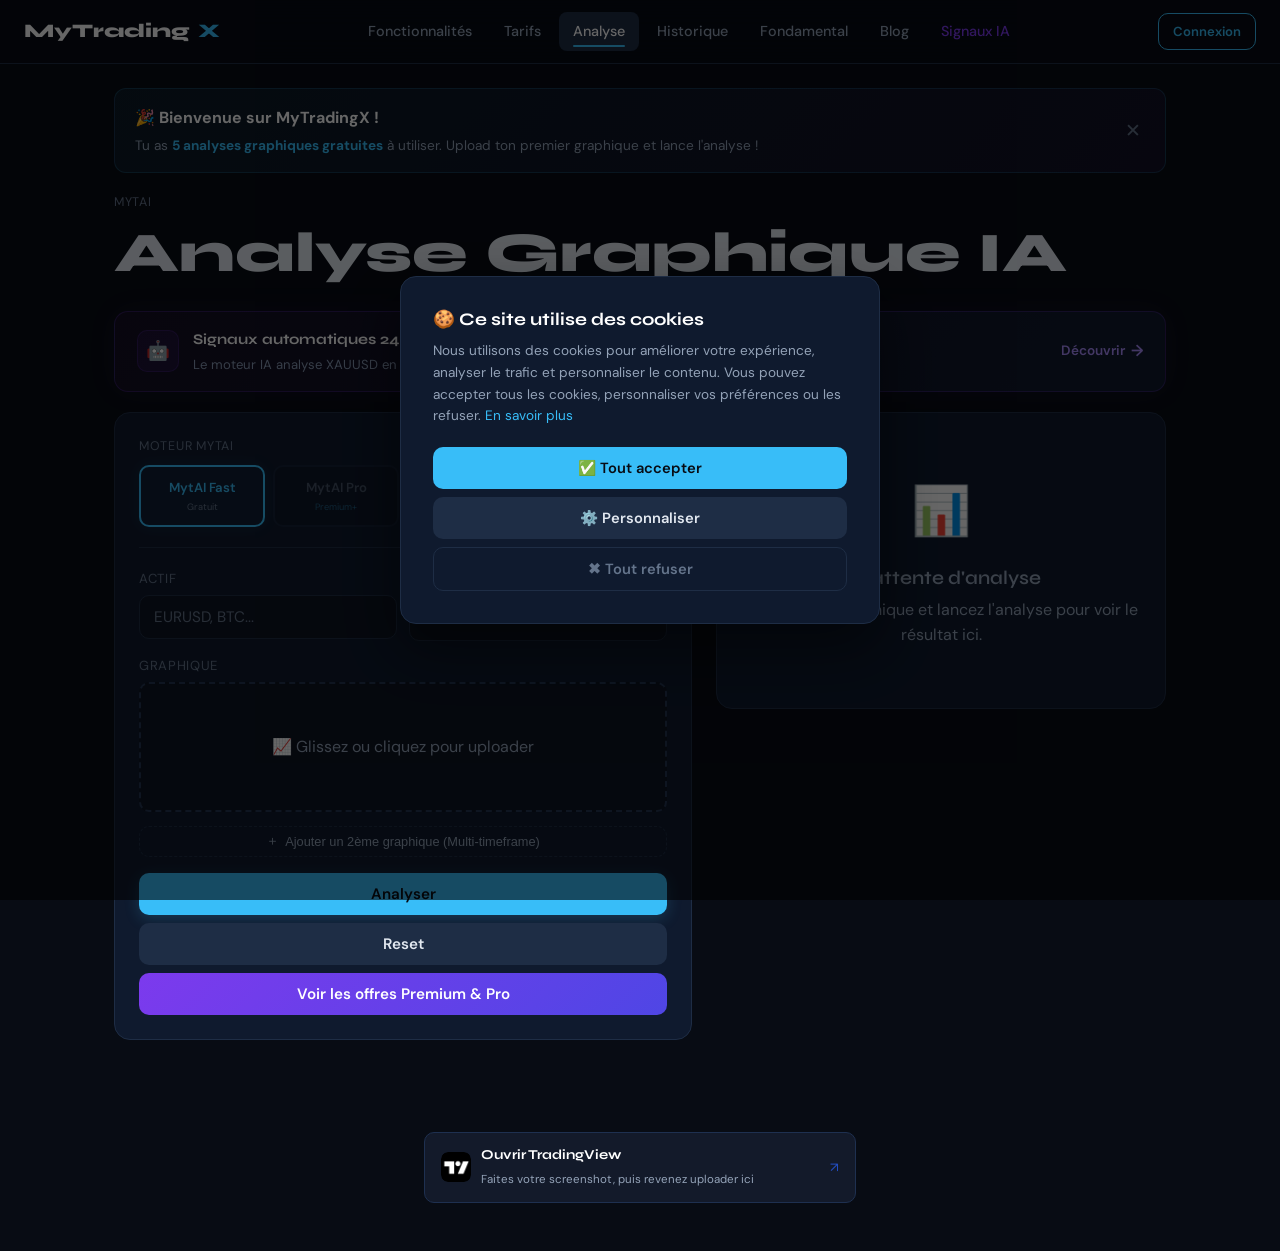
==== commit 4548024a: "analyse.html" ====
--- a/analyse.html
+++ b/analyse.html
@@ -2,790 +2,116 @@
 <html lang="fr">
 <head>
 <meta charset="UTF-8">
-<style>html{background:#060a12}</style>
 <meta name="viewport" content="width=device-width, initial-scale=1.0">
-<title>MyTradingX — Analyse Graphique Trading par IA | SMC Order Blocks FVG</title>
-
-<meta name="description" content="Analysez vos graphiques de trading en 10 secondes avec l'IA MytAI. Méthodologie Smart Money Concepts : Order Blocks, FVG, BOS, CHOCH. Entrées, Stop Loss, Take Profit automatiques. Essai gratuit.">
-<meta name="keywords" content="analyse trading IA, smart money concepts, order blocks trading, FVG trading, analyse graphique forex, intelligence artificielle trading, BOS CHOCH, analyse technique automatique">
+<title>Analyse Graphique IA — Smart Money Concepts | MyTradingX</title>
+<meta name="description" content="Uploadez votre graphique et obtenez une analyse SMC complète en quelques secondes. Order Blocks, Fair Value Gaps, Break of Structure, Change of Character. Entrées, SL et TP précis.">
+<meta name="keywords" content="analyse graphique trading IA, SMC analyse automatique, order blocks détection, FVG trading, analyse forex IA, analyse crypto IA, setup trading automatique">
 <meta name="author" content="MyTradingX">
 <meta name="robots" content="index, follow">
 <meta property="og:type" content="website">
 <meta property="og:site_name" content="MyTradingX">
-<meta property="og:title" content="MyTradingX — Analysez vos graphiques de trading avec l'IA">
-<meta property="og:description" content="MytAI analyse vos screenshots de trading en 10 secondes. SMC, Order Blocks, FVG, BOS, CHOCH. Setup complet avec entrées, SL, TP et probabilité de succès.">
-<meta property="og:url" content="https://mytradingx.fr/index.html">
+<meta property="og:title" content="Analyse Graphique Trading par IA — MyTradingX">
+<meta property="og:description" content="Obtenez un setup SMC complet en 10 secondes. Order Blocks, FVG, entrées précises, Stop Loss, Take Profit et probabilité de succès calculés par l'IA.">
+<meta property="og:url" content="https://mytradingx.fr/analyse.html">
 <meta property="og:image" content="https://mytradingx.fr/faviconmtx.png">
 <meta name="twitter:card" content="summary_large_image">
-<meta name="twitter:title" content="MyTradingX — Analysez vos graphiques de trading avec l'IA">
-<meta name="twitter:description" content="MytAI analyse vos screenshots de trading en 10 secondes. SMC, Order Blocks, FVG, BOS, CHOCH. Setup complet avec entrées, SL, TP et probabilité de succès.">
+<meta name="twitter:title" content="Analyse Graphique Trading par IA — MyTradingX">
+<meta name="twitter:description" content="Obtenez un setup SMC complet en 10 secondes. Order Blocks, FVG, entrées précises, Stop Loss, Take Profit et probabilité de succès calculés par l'IA.">
 <link rel="icon" type="image/png" href="faviconmtx.png">
-<link rel="preconnect" href="https://fonts.googleapis.com">
-<link rel="preconnect" href="https://fonts.gstatic.com" crossorigin>
-<link href="https://fonts.googleapis.com/css2?family=Syne:wght@400;600;700;800&family=DM+Sans:ital,opsz,wght@0,9..40,300;0,9..40,400;0,9..40,500;1,9..40,400&display=swap" rel="stylesheet">
 <link rel="stylesheet" href="style.css">
-
+<script async src="https://www.googletagmanager.com/gtag/js?id=G-RSYYGQZ0MD"></script>
 <style>
-/* ════════════════════════════════════════════
-   CSS VARIABLES & ANIMATIONS
-   ════════════════════════════════════════════ */
-:root {
-  --accent: #38bdf8;
-  --accent2: #a78bfa;
-  --accent3: #4ade80;
-  --bg: #060a12;
-  --bg2: #0a1120;
-  --card: #0d1626;
-  --border: #1a2540;
-  --border2: #243050;
-  --muted: #4a5568;
-  --muted2: #8899b4;
-  --radius-lg: 16px;
-  --font-display: 'Syne', sans-serif;
-  --font-body: 'DM Sans', sans-serif;
-}
-
-*, *::before, *::after { box-sizing: border-box; margin: 0; padding: 0; }
-
-body {
-  font-family: var(--font-body);
-  background: var(--bg);
-  color: #c8d8f0;
-  line-height: 1.6;
-  overflow-x: hidden;
-}
-
-h1, h2, h3 { font-family: var(--font-display); color: white; }
-h1 { font-size: clamp(2rem, 4vw, 3rem); line-height: 1.15; font-weight: 800; }
-h2 { font-size: clamp(1.6rem, 3vw, 2.2rem); font-weight: 700; margin-bottom: 12px; }
-h3 { font-size: 1rem; font-weight: 700; }
-p { color: var(--muted2); }
-
-a { color: inherit; }
-
-.container { max-width: 1200px; margin: 0 auto; padding: 0 24px; }
-.text-center { text-align: center; }
-.section-label {
-  display: inline-flex; align-items: center; gap: 8px;
-  color: var(--accent); font-size: 0.78rem; font-weight: 700;
-  letter-spacing: 0.1em; text-transform: uppercase;
-  margin-bottom: 12px;
-}
-.section-label::before { content: ''; width: 20px; height: 2px; background: var(--accent); border-radius: 2px; }
-
-/* ════════════════════════════════════════════
-   ANIMATIONS GLOBALES
-   ════════════════════════════════════════════ */
-@keyframes fadeInUp {
-  from { opacity: 0; transform: translateY(30px); }
-  to { opacity: 1; transform: translateY(0); }
-}
-@keyframes fadeIn {
-  from { opacity: 0; }
-  to { opacity: 1; }
-}
-@keyframes slideInLeft {
-  from { opacity: 0; transform: translateX(-40px); }
-  to { opacity: 1; transform: translateX(0); }
-}
-@keyframes slideInRight {
-  from { opacity: 0; transform: translateX(40px); }
-  to { opacity: 1; transform: translateX(0); }
-}
-@keyframes scaleIn {
-  from { opacity: 0; transform: scale(0.92); }
-  to { opacity: 1; transform: scale(1); }
-}
-@keyframes pulse {
-  0%,100%{opacity:1;box-shadow:0 0 0 0 #38bdf840}
-  50%{opacity:0.4;box-shadow:0 0 0 6px transparent}
-}
-@keyframes shimmer {
-  0% { background-position: -200% 0; }
-  100% { background-position: 200% 0; }
-}
-@keyframes float {
-  0%, 100% { transform: translateY(0); }
-  50% { transform: translateY(-8px); }
-}
-@keyframes glowPulse {
-  0%, 100% { box-shadow: 0 0 20px #38bdf815; }
-  50% { box-shadow: 0 0 40px #38bdf830; }
-}
-@keyframes borderGlow {
-  0%, 100% { border-color: #1e3050; }
-  50% { border-color: #38bdf840; }
-}
-
-/* ════════════════════════════════════════════
-   BUTTONS
-   ════════════════════════════════════════════ */
-.btn {
-  display: inline-flex; align-items: center; justify-content: center; gap: 8px;
-  padding: 10px 20px; border-radius: 10px; font-family: var(--font-body);
-  font-size: 0.9rem; font-weight: 600; cursor: pointer;
-  border: none; text-decoration: none; transition: all 0.3s cubic-bezier(0.4, 0, 0.2, 1); white-space: nowrap;
-  position: relative; overflow: hidden;
-}
-.btn::after {
-  content: '';
-  position: absolute; inset: 0;
-  background: linear-gradient(90deg, transparent, rgba(255,255,255,0.1), transparent);
-  transform: translateX(-100%);
-  transition: transform 0.5s;
-}
-.btn:hover::after { transform: translateX(100%); }
-
-.btn-primary {
-  background: linear-gradient(135deg, #0ea5e9, #6366f1);
-  color: white; box-shadow: 0 0 24px #38bdf840, 0 4px 15px #0ea5e930;
-}
-.btn-primary:hover { 
-  box-shadow: 0 0 40px #38bdf860, 0 6px 20px #0ea5e940; 
-  transform: translateY(-2px) scale(1.02); 
-}
-.btn-secondary { background: var(--card); border: 1px solid var(--border2); color: var(--muted2); }
-.btn-secondary:hover { border-color: var(--accent); color: var(--accent); background: #38bdf808; transform: translateY(-1px); }
-.btn-outline { background: transparent; border: 1px solid var(--border2); color: var(--muted2); }
-.btn-outline:hover { border-color: var(--accent2); color: var(--accent2); background: #a78bfa08; transform: translateY(-1px); }
-.btn-pro {
-  background: linear-gradient(135deg, #7c3aed, #a78bfa);
-  color: white; box-shadow: 0 0 20px #7c3aed30, 0 4px 15px #7c3aed20;
-}
-.btn-pro:hover { box-shadow: 0 0 32px #7c3aed60, 0 6px 20px #7c3aed30; transform: translateY(-2px) scale(1.02); }
-.btn-lg { padding: 14px 28px; font-size: 1rem; border-radius: 12px; }
-.btn-sm { padding: 7px 14px; font-size: 0.82rem; }
-.btn-full { width: 100%; }
-.hidden { display: none !important; }
-
-/* ════════════════════════════════════════════
-   NAV
-   ════════════════════════════════════════════ */
-nav {
-  position: fixed; top: 0; left: 0; right: 0; z-index: 100;
+.analyse-page { padding: 88px 0 60px; }
+.analyse-layout { display: grid; grid-template-columns: 1fr 450px; gap: 24px; align-items: start; }
+.drop-zone-main { min-height: 130px; display: flex; align-items: center; justify-content: center; font-size: 1rem; }
+/* ── Bouton TradingView ── */
+.btn-tradingview {
   display: flex; align-items: center; justify-content: space-between;
-  padding: 0 24px; height: 64px;
-  background: #060a12e8; backdrop-filter: blur(20px);
-  border-bottom: 1px solid var(--border);
-  animation: fadeIn 0.6s ease both;
-}
-.nav-logo {
-  font-family: var(--font-display); font-weight: 800; font-size: 1.1rem;
-  color: white; text-decoration: none; letter-spacing: -0.01em;
-  transition: all 0.3s;
-}
-.nav-logo:hover { text-shadow: 0 0 20px #38bdf850; }
-.nav-logo span { color: var(--accent); }
-.nav-links { display: flex; align-items: center; gap: 4px; }
-.nav-links a {
-  color: var(--muted2); text-decoration: none; padding: 6px 12px;
-  border-radius: 8px; font-size: 0.88rem; transition: all 0.3s;
-  position: relative;
-}
-.nav-links a::after {
-  content: ''; position: absolute; bottom: 2px; left: 12px; right: 12px;
-  height: 2px; background: var(--accent); border-radius: 2px;
-  transform: scaleX(0); transition: transform 0.3s; transform-origin: center;
-}
-.nav-links a:hover { color: white; background: #ffffff08; }
-.nav-links a:hover::after { transform: scaleX(1); }
-.nav-links a.active { color: var(--accent2); }
-.nav-links a.active::after { transform: scaleX(1); background: var(--accent2); }
-.nav-right { display: flex; align-items: center; gap: 8px; }
-.nav-user { font-size: 0.82rem; color: var(--muted2); }
-.nav-plan {
-  font-size: 0.7rem; font-weight: 700; padding: 3px 8px;
-  border-radius: 6px; background: #38bdf820; color: var(--accent);
-  border: 1px solid #38bdf830;
-}
-
-/* ════════════════════════════════════════════
-   HERO — two-column split layout
-   ════════════════════════════════════════════ */
-.hero {
-  min-height: 100vh;
-  padding: 100px 0 60px;
-  display: flex; align-items: center;
-  position: relative; overflow: hidden;
-  background:
-    radial-gradient(ellipse 70% 60% at 0% 50%, #38bdf80a 0%, transparent 60%),
-    radial-gradient(ellipse 60% 50% at 100% 60%, #7c3aed08 0%, transparent 60%);
-}
-
-/* subtle grid pattern */
-.hero::before {
-  content: '';
-  position: absolute; inset: 0; pointer-events: none;
-  background-image:
-    linear-gradient(var(--border) 1px, transparent 1px),
-    linear-gradient(90deg, var(--border) 1px, transparent 1px);
-  background-size: 60px 60px;
-  opacity: 0.25;
-  mask-image: radial-gradient(ellipse 80% 80% at 50% 50%, black 30%, transparent 80%);
-}
-
-/* glowing horizontal line */
-.hero::after {
-  content: '';
-  position: absolute; top: 50%; left: 0; right: 0; height: 1px;
-  background: linear-gradient(90deg, transparent, #38bdf830, #38bdf815, transparent);
-  pointer-events: none;
-}
-
-.hero-inner {
-  display: grid;
-  grid-template-columns: 1fr 1.15fr;
-  gap: 60px;
-  align-items: center;
-  position: relative; z-index: 1;
-}
-
-/* ── Left: text ── */
-.hero-left { animation: slideInLeft 0.8s cubic-bezier(0.4, 0, 0.2, 1) both; }
-
-.hero-eyebrow {
-  display: inline-flex; align-items: center; gap: 8px;
-  background: #38bdf80d; border: 1px solid #38bdf825;
-  color: var(--accent); padding: 6px 14px; border-radius: 20px;
-  font-size: 0.8rem; font-weight: 600; margin-bottom: 28px;
-  animation: fadeInUp 0.6s ease both 0.2s;
-}
-.hero-eyebrow .dot { width: 6px; height: 6px; border-radius: 50%; background: var(--accent); animation: pulse 2s infinite; }
-
-.hero h1 { 
-  margin-bottom: 20px; 
-  animation: fadeInUp 0.7s ease both 0.3s;
-}
-.hero h1 em { 
-  color: var(--accent); font-style: normal;
-  background: linear-gradient(135deg, var(--accent), var(--accent2));
-  -webkit-background-clip: text; -webkit-text-fill-color: transparent;
-}
-.hero-desc { 
-  font-size: 1.05rem; margin-bottom: 36px; max-width: 460px; line-height: 1.7; 
-  animation: fadeInUp 0.7s ease both 0.4s;
-}
-.hero-cta { 
-  display: flex; gap: 12px; flex-wrap: wrap; margin-bottom: 48px; 
-  animation: fadeInUp 0.7s ease both 0.5s;
-}
-
-.hero-stats { 
-  display: flex; gap: 36px; flex-wrap: wrap; 
-  animation: fadeInUp 0.7s ease both 0.6s;
-}
-.stat-item { 
-  position: relative; padding-left: 16px; 
-}
-.stat-item::before {
-  content: '';
-  position: absolute; left: 0; top: 4px; bottom: 4px;
-  width: 3px; border-radius: 3px;
-  background: linear-gradient(180deg, var(--accent), var(--accent2));
-}
-.stat-number {
-  font-family: var(--font-display); font-size: 1.9rem; font-weight: 800;
-  color: white; line-height: 1;
-  background: linear-gradient(135deg, white 40%, #38bdf8);
-  -webkit-background-clip: text; -webkit-text-fill-color: transparent;
-}
-.stat-label { font-size: 0.8rem; color: var(--muted); margin-top: 4px; }
-
-/* ── Right: analysis window ── */
-.hero-right { 
-  position: relative; 
-  animation: slideInRight 0.9s cubic-bezier(0.4, 0, 0.2, 1) both 0.3s;
-}
-
-/* glow halo behind the window */
-.hero-right::before {
-  content: '';
-  position: absolute; inset: -60px;
-  background: 
-    radial-gradient(ellipse 80% 80% at 50% 50%, #38bdf808 0%, transparent 60%),
-    radial-gradient(ellipse 60% 60% at 30% 70%, #7c3aed06 0%, transparent 50%);
-  pointer-events: none; z-index: 0;
-  animation: glowPulse 4s ease infinite;
-}
-
-.analysis-window {
-  position: relative; z-index: 1;
-  background: #0b1525;
-  border: 1px solid #1e3050;
-  border-radius: 20px;
-  box-shadow:
-    0 0 0 1px #38bdf810,
-    0 40px 80px #00000060,
-    0 0 80px #38bdf808;
-  overflow: hidden;
-  animation: scaleIn 0.8s cubic-bezier(0.4, 0, 0.2, 1) both 0.5s;
-  transition: all 0.4s cubic-bezier(0.4, 0, 0.2, 1);
-}
-.analysis-window:hover {
-  box-shadow:
-    0 0 0 1px #38bdf820,
-    0 50px 100px #00000070,
-    0 0 100px #38bdf815;
-  transform: translateY(-4px);
-}
-
-/* window titlebar */
-.aw-bar {
-  display: flex; align-items: center; justify-content: space-between;
-  padding: 12px 18px;
-  background: linear-gradient(90deg, #0d1c30, #111f38);
-  border-bottom: 1px solid #1e3050;
-}
-.aw-dots { display: flex; gap: 6px; }
-.aw-dot {
-  width: 11px; height: 11px; border-radius: 50%;
-  transition: all 0.3s;
-}
-.aw-dot:nth-child(1) { background: #ff5f57; }
-.aw-dot:nth-child(2) { background: #ffbd2e; }
-.aw-dot:nth-child(3) { background: #28c840; }
-.aw-bar:hover .aw-dot { transform: scale(1.15); }
-.aw-bar-title {
-  font-family: var(--font-display); font-size: 0.78rem; font-weight: 700;
-  color: var(--muted2); letter-spacing: 0.05em;
-}
-.aw-bar-status {
+  width: 100%; padding: 11px 16px;
+  background: #131a2a; border: 1px solid #1e3050;
+  border-radius: 10px; cursor: pointer;
+  text-decoration: none; transition: all 0.2s;
+  margin-bottom: 16px; gap: 10px;
+}
+.btn-tradingview:hover {
+  border-color: #2962ff;
+  background: #2962ff0d;
+  box-shadow: 0 0 16px #2962ff18;
+}
+.btn-tradingview-left { display: flex; align-items: center; gap: 10px; }
+.btn-tradingview-logo {
+  width: 30px; height: 30px; border-radius: 7px;
+  display: flex; align-items: center; justify-content: center;
+  flex-shrink: 0; overflow: hidden;
+}
+.btn-tradingview-text strong {
+  display: block; color: white; font-size: 0.85rem; font-weight: 700;
+  font-family: 'Syne', sans-serif;
+}
+.btn-tradingview-text span {
+  font-size: 0.72rem; color: var(--muted2);
+}
+.btn-tradingview-arrow {
+  color: #2962ff; font-size: 0.85rem; opacity: 0.7;
+  transition: transform 0.2s;
+}
+.btn-tradingview:hover .btn-tradingview-arrow { transform: translateX(3px); opacity: 1; }
+
+.btn-multitf {
   display: flex; align-items: center; gap: 6px;
-  font-size: 0.72rem; color: var(--accent3); font-weight: 600;
-}
-.aw-bar-status .live-dot {
-  width: 7px; height: 7px; border-radius: 50%;
-  background: var(--accent3); animation: pulse 1.5s infinite;
-}
-
-/* drop zone */
-.aw-body { padding: 20px; }
-
-.aw-engines {
-  display: flex; gap: 8px; margin-bottom: 16px; flex-wrap: wrap;
-}
-.engine-chip {
-  padding: 5px 12px; border-radius: 8px; font-size: 0.73rem; font-weight: 600;
-  cursor: pointer; border: 1px solid var(--border); color: var(--muted2);
-  background: var(--card); transition: all 0.3s cubic-bezier(0.4, 0, 0.2, 1);
-}
-.engine-chip:hover { 
-  border-color: var(--accent); color: var(--accent); 
-  transform: translateY(-1px); 
-  box-shadow: 0 4px 12px #38bdf815;
-}
-.engine-chip.active {
-  background: #38bdf815; border-color: #38bdf840; color: var(--accent);
-  box-shadow: 0 0 15px #38bdf820;
-}
-.engine-chip.pro { 
-  border-color: #7c3aed40; color: var(--accent2); background: #7c3aed10; 
-}
-.engine-chip.pro:hover { 
-  border-color: var(--accent2); 
-  box-shadow: 0 4px 12px #7c3aed15;
-}
-
-.aw-upload-zone {
-  border: 1.5px dashed #1e3a60;
-  border-radius: 14px; padding: 28px 20px;
-  text-align: center; background: #080f1e;
-  transition: all 0.3s cubic-bezier(0.4, 0, 0.2, 1); cursor: pointer; position: relative;
-  margin-bottom: 14px;
-  overflow: hidden;
-}
-.aw-upload-zone::before {
-  content: '';
-  position: absolute; inset: 0;
-  background: linear-gradient(90deg, transparent, #38bdf805, transparent);
-  transform: translateX(-100%);
-  transition: transform 0.6s;
-}
-.aw-upload-zone:hover { 
-  border-color: var(--accent); background: #38bdf808; 
-  transform: scale(1.01);
-}
-.aw-upload-zone:hover::before { transform: translateX(100%); }
-.aw-upload-zone.drag-over {
-  border-color: var(--accent3);
-  background: #4ade8010;
-  transform: scale(1.02);
-}
-.aw-upload-icon { font-size: 2rem; margin-bottom: 10px; display: block; animation: float 3s ease infinite; }
-.aw-upload-title { font-family: var(--font-display); font-weight: 700; color: white; font-size: 0.92rem; margin-bottom: 4px; }
-.aw-upload-sub { font-size: 0.76rem; color: var(--muted); line-height: 1.5; }
-.aw-upload-sub span { color: var(--accent); }
-
-/* ════════════════════════════════════════════
-   NOUVEAU : Résultat d'analyse interactif
-   (remplace le graphique SVG factice)
-   ════════════════════════════════════════════ */
-.aw-result-card {
-  background: #060e1c;
-  border: 1px solid #1a2e48;
-  border-radius: 14px;
-  padding: 16px;
-  margin-bottom: 14px;
-  animation: scaleIn 0.5s ease both 0.8s;
-  transition: all 0.3s;
-}
-.aw-result-card:hover {
-  border-color: #38bdf830;
-  box-shadow: 0 0 20px #38bdf808;
-}
-
-.aw-result-header {
-  display: flex; justify-content: space-between; align-items: center;
-  margin-bottom: 12px;
-}
-.aw-result-pair {
-  font-size: 0.72rem; font-weight: 700; color: var(--muted);
-  text-transform: uppercase; letter-spacing: 0.08em;
-}
-.aw-result-badge {
-  font-size: 0.7rem; font-weight: 700; padding: 3px 10px; border-radius: 6px;
-  background: #4ade8020; color: var(--accent3); border: 1px solid #4ade8030;
-  animation: fadeIn 0.4s ease both 1s;
-}
-.aw-result-badge.bear { background: #f8717120; color: #f87171; border-color: #f8717130; }
-
-/* Mini chart avec zones SMC */
-.aw-mini-chart {
-  width: 100%; height: 100px;
-  background: #050d18;
-  border-radius: 10px;
-  overflow: hidden; position: relative;
-  margin-bottom: 12px;
-  border: 1px solid #1a2e48;
-}
-.aw-mini-chart svg { width: 100%; height: 100%; }
-
-/* Zones de trading sur le mini chart */
-.smc-zone {
-  position: absolute;
-  border-radius: 3px;
-  font-size: 7px;
-  font-family: 'Courier New', monospace;
-  font-weight: 700;
-  pointer-events: none;
-}
-.smc-ob {
-  left: 32%; top: 22%; width: 20%; height: 30%;
-  background: #38bdf815; border: 1px solid #38bdf835;
-}
-.smc-ob-label { left: 33%; top: 24%; color: #38bdf8; }
-.smc-fvg {
-  left: 54%; top: 12%; width: 14%; height: 18%;
-  background: #a78bfa15; border: 1px solid #a78bfa35;
-}
-.smc-fvg-label { left: 55%; top: 14%; color: #a78bfa; }
-.smc-tp {
-  left: 72%; right: 0; top: 8%; height: 1px;
-  background: repeating-linear-gradient(90deg, #4ade8060, #4ade8060 4px, transparent 4px, transparent 8px);
-}
-.smc-tp-label { left: 73%; top: 4%; color: #4ade80; }
-.smc-sl {
-  left: 28%; right: 55%; top: 55%; height: 1px;
-  background: repeating-linear-gradient(90deg, #f8717160, #f8717160 4px, transparent 4px, transparent 8px);
-}
-.smc-sl-label { left: 29%; top: 57%; color: #f87171; }
-
-/* Grille de résultats */
-.aw-result-grid { display: flex; gap: 8px; flex-wrap: wrap; }
-.aw-result-cell {
-  background: #0b1525;
-  border-radius: 8px;
-  padding: 10px 12px;
-  flex: 1;
-  min-width: 70px;
-  text-align: center;
-  transition: all 0.3s;
-  border: 1px solid transparent;
-}
-.aw-result-cell:hover {
-  border-color: #38bdf820;
-  background: #0d1c30;
-  transform: translateY(-2px);
-}
-.aw-result-cell .lbl { font-size: 0.65rem; color: var(--muted); margin-bottom: 3px; font-weight: 600; text-transform: uppercase; letter-spacing: 0.03em; }
-.aw-result-cell .val { font-family: var(--font-display); font-size: 0.88rem; font-weight: 700; color: white; }
-.aw-result-cell .val.green { color: var(--accent3); }
-.aw-result-cell .val.red { color: #f87171; }
-.aw-result-cell .val.blue { color: var(--accent); }
-
-/* probability bar améliorée */
-.aw-proba { margin-bottom: 14px; }
-.aw-proba-header { display: flex; justify-content: space-between; font-size: 0.73rem; color: var(--muted2); margin-bottom: 6px; font-weight: 600; }
-.aw-proba-bar { 
-  height: 7px; background: #1a2e48; border-radius: 6px; overflow: hidden;
-  position: relative;
-}
-.aw-proba-bar::after {
-  content: '';
-  position: absolute; inset: 0;
-  background: linear-gradient(90deg, transparent, rgba(255,255,255,0.1), transparent);
-  animation: shimmer 2s infinite;
-}
-.aw-proba-fill {
-  height: 100%; width: 78%;
-  background: linear-gradient(90deg, #38bdf8, #4ade80);
-  border-radius: 6px;
-  animation: growBar 1.5s cubic-bezier(0.4, 0, 0.2, 1) both 1.2s;
-  transform-origin: left;
-  position: relative; z-index: 1;
-}
-@keyframes growBar { from { width: 0; } to { width: 78%; } }
-
-/* analyse button */
-.aw-btn-analyse {
-  width: 100%;
-  padding: 13px;
-  border-radius: 12px;
-  background: linear-gradient(135deg, #0ea5e9 0%, #6366f1 100%);
-  color: white; font-family: var(--font-display);
-  font-size: 0.92rem; font-weight: 700;
-  border: none; cursor: pointer;
-  box-shadow: 0 4px 20px #38bdf830;
-  transition: all 0.3s cubic-bezier(0.4, 0, 0.2, 1);
-  display: flex; align-items: center; justify-content: center; gap: 8px;
-  position: relative; overflow: hidden;
-}
-.aw-btn-analyse::after {
-  content: '';
-  position: absolute; inset: 0;
-  background: linear-gradient(90deg, transparent, rgba(255,255,255,0.15), transparent);
-  transform: translateX(-100%);
-  transition: transform 0.6s;
-}
-.aw-btn-analyse:hover { 
-  box-shadow: 0 6px 30px #38bdf850; 
-  transform: translateY(-2px); 
-}
-.aw-btn-analyse:hover::after { transform: translateX(100%); }
-
-/* floating badges around the window */
-.float-badge {
-  position: absolute; z-index: 2;
-  background: #0d1c30; border: 1px solid #1e3050;
-  border-radius: 12px; padding: 10px 14px;
-  display: flex; align-items: center; gap: 8px;
-  box-shadow: 0 8px 24px #00000050;
-  animation: badgeIn 0.6s ease both;
-  white-space: nowrap;
-  transition: all 0.3s;
-}
-.float-badge:hover {
-  transform: scale(1.05) !important;
-  border-color: #38bdf830;
-  box-shadow: 0 12px 30px #00000060;
-}
-.float-badge .fb-icon { font-size: 1.1rem; }
-.float-badge .fb-text { font-size: 0.72rem; }
-.float-badge .fb-text strong { display: block; color: white; font-size: 0.8rem; font-weight: 700; }
-.float-badge .fb-text span { color: var(--muted2); }
-.aw-wrapper { position: relative; }
-.fb-1 { top: -14px; right: 20px; animation-delay: 0.8s; }
-.fb-2 { bottom: 60px; left: -14px; animation-delay: 1s; }
-@keyframes badgeIn { from { opacity:0; transform:scale(0.8) translateY(6px) } to { opacity:1; transform:scale(1) translateY(0) } }
-
-/* ════════════════════════════════════════════
-   FEATURES — amélioré
-   ════════════════════════════════════════════ */
-.features { padding: 100px 0; }
-.features-grid { display: grid; grid-template-columns: repeat(3, 1fr); gap: 20px; margin-top: 48px; }
-.feature-card {
-  background: var(--card); border: 1px solid var(--border);
-  border-radius: var(--radius-lg); padding: 28px;
-  transition: all 0.4s cubic-bezier(0.4, 0, 0.2, 1);
-  position: relative; overflow: hidden;
-}
-.feature-card::before {
-  content: '';
-  position: absolute; top: 0; left: 0; right: 0; height: 2px;
-  background: linear-gradient(90deg, transparent, var(--accent), transparent);
-  transform: scaleX(0); transition: transform 0.4s;
-}
-.feature-card:hover { 
-  border-color: var(--border2); 
-  transform: translateY(-6px); 
-  box-shadow: 0 20px 50px #00000050;
-}
-.feature-card:hover::before { transform: scaleX(1); }
-.feature-icon {
-  width: 48px; height: 48px; border-radius: 12px;
-  background: linear-gradient(135deg, #38bdf811, #38bdf805); 
-  border: 1px solid #38bdf822;
-  display: flex; align-items: center; justify-content: center;
-  font-size: 1.4rem; margin-bottom: 16px;
-  transition: all 0.3s;
-}
-.feature-card:hover .feature-icon {
-  transform: scale(1.1) rotate(-3deg);
-  box-shadow: 0 0 20px #38bdf815;
-}
-.feature-card h3 { margin-bottom: 8px; font-size: 1rem; }
-.feature-card p  { font-size: 0.88rem; line-height: 1.6; }
-
-/* ════════════════════════════════════════════
-   HOW IT WORKS — amélioré
-   ════════════════════════════════════════════ */
-.how { padding: 80px 0; background: var(--bg2); position: relative; overflow: hidden; }
-.how::before {
-  content: '';
-  position: absolute; top: 50%; left: 20%; right: 20%; height: 1px;
-  background: linear-gradient(90deg, transparent, var(--border2), transparent);
-}
-.steps { display: grid; grid-template-columns: repeat(3, 1fr); gap: 24px; margin-top: 48px; position: relative; z-index: 1; }
-.step { 
-  text-align: center; padding: 24px; 
-  transition: all 0.3s;
-  border-radius: 16px;
-}
-.step:hover { background: #ffffff04; }
-.step-num {
-  width: 56px; height: 56px; border-radius: 50%;
-  background: linear-gradient(135deg, var(--accent), var(--accent2));
-  display: flex; align-items: center; justify-content: center;
-  font-family: var(--font-display); font-weight: 800; font-size: 1.2rem;
-  color: white; margin: 0 auto 16px;
-  box-shadow: 0 0 25px #38bdf830;
-  transition: all 0.3s;
-}
-.step:hover .step-num {
-  transform: scale(1.1);
-  box-shadow: 0 0 35px #38bdf850;
-}
-.step h3 { margin-bottom: 8px; }
-.step p { font-size: 0.88rem; }
-
-/* ════════════════════════════════════════════
-   PRICING — amélioré
-   ════════════════════════════════════════════ */
-.pricing { padding: 100px 0; }
-.pricing-grid { display: flex; gap: 20px; margin-top: 48px; justify-content: center; flex-wrap: wrap; }
-.pricing-card {
-  background: var(--card); border: 2px solid var(--border);
-  border-radius: var(--radius-lg); padding: 32px 28px;
-  width: 300px; transition: all 0.4s cubic-bezier(0.4, 0, 0.2, 1); position: relative;
-}
-.pricing-card:hover { 
-  transform: translateY(-8px); 
-  border-color: var(--border2); 
-  box-shadow: 0 25px 60px #00000050; 
-}
-.pricing-card.popular { 
-  border-color: #7c3aed55; 
-  box-shadow: 0 0 50px #7c3aed15;
-  animation: borderGlow 3s ease infinite;
-}
-.pricing-card.popular:hover {
-  box-shadow: 0 25px 60px #00000050, 0 0 60px #7c3aed20;
-}
-.pricing-popular-badge {
-  position: absolute; top: -12px; left: 50%; transform: translateX(-50%);
-  background: linear-gradient(135deg, #7c3aed, #a78bfa); color: white;
-  padding: 3px 16px; border-radius: 20px; font-size: 0.75rem; font-weight: 700;
-  white-space: nowrap;
-  box-shadow: 0 4px 15px #7c3aed40;
-}
-.pricing-name { font-family: var(--font-display); font-weight: 700; font-size: 1rem; margin-bottom: 8px; color: var(--muted2); text-transform: uppercase; letter-spacing: 0.05em; }
-.pricing-price { font-family: var(--font-display); font-size: 3rem; font-weight: 800; color: white; line-height: 1; margin-bottom: 4px; }
-.pricing-price span { font-size: 1rem; color: var(--muted2); font-weight: 400; }
-.pricing-old { color: var(--muted); font-size: 0.85rem; text-decoration: line-through; margin-bottom: 4px; }
-.pricing-economy { color: var(--accent3); font-size: 0.78rem; margin-bottom: 20px; font-weight: 600; }
-.pricing-divider { border: none; border-top: 1px solid var(--border); margin: 20px 0; }
-.pricing-features { list-style: none; margin-bottom: 24px; }
-.pricing-features li { padding: 6px 0; font-size: 0.88rem; color: var(--muted2); display: flex; gap: 8px; align-items: flex-start; }
-.pricing-features li::before { content: "✓"; color: var(--accent3); font-weight: 700; flex-shrink: 0; }
-.pricing-features li.unavailable { opacity: 0.35; }
-.pricing-features li.unavailable::before { content: "✕"; color: var(--muted); }
-
-/* ════════════════════════════════════════════
-   CTA BANNER — amélioré
-   ════════════════════════════════════════════ */
-.cta-banner {
-  padding: 80px 0;
-  background: linear-gradient(135deg, #38bdf808, #7c3aed08);
-  border-top: 1px solid var(--border);
-  border-bottom: 1px solid var(--border);
-  text-align: center;
-  position: relative;
-  overflow: hidden;
-}
-.cta-banner::before {
-  content: '';
-  position: absolute; inset: 0;
-  background: radial-gradient(ellipse 60% 50% at 50% 50%, #38bdf805 0%, transparent 70%);
-  pointer-events: none;
-}
-.cta-banner h2 { margin-bottom: 12px; position: relative; z-index: 1; }
-.cta-banner p  { margin-bottom: 28px; position: relative; z-index: 1; }
-
-/* ════════════════════════════════════════════
-   FOOTER
-   ════════════════════════════════════════════ */
-footer {
-  padding: 32px 0; border-top: 1px solid var(--border);
-  text-align: center; color: var(--muted); font-size: 0.82rem;
-}
-footer a { color: var(--muted2); text-decoration: none; transition: color 0.3s; }
-footer a:hover { color: var(--accent); }
-
-/* ════════════════════════════════════════════
-   RESPONSIVE
-   ════════════════════════════════════════════ */
+  background: none; border: 1px dashed var(--border);
+  color: var(--muted2); font-size: 0.8rem; padding: 6px 12px;
+  border-radius: var(--radius); cursor: pointer; margin-top: 8px;
+  width: 100%; justify-content: center; transition: all 0.2s;
+}
+.btn-multitf:hover { border-color: var(--accent); color: var(--accent); }
+.btn-multitf.active { border-color: var(--accent); color: var(--accent); background: #38bdf810; }
+.btn-multitf.locked-multitf { border-color: #7c3aed33; color: var(--muted); cursor: not-allowed; }
+.btn-multitf.locked-multitf:hover { border-color: #7c3aed66; color: #a78bfa; background: #7c3aed08; }
+.multitf-zone { display: none; }
+.multitf-zone.open { display: block; }
+.btn-result {
+  padding: 8px 16px; border-radius: var(--radius);
+  border: 1px solid var(--border); background: var(--bg2);
+  color: var(--muted2); font-family: 'DM Sans', sans-serif;
+  font-weight: 600; font-size: 0.85rem; cursor: pointer; transition: all 0.2s;
+}
+.btn-result:hover { border-color: var(--accent); color: var(--text); }
+.btn-result.active-result { border-color: var(--accent); background: #38bdf815; color: var(--accent); }
+.panel-title { font-family: 'Syne', sans-serif; font-weight: 700; font-size: 1rem; margin-bottom: 16px; display: flex; align-items: center; gap: 8px; }
+.news-item { background: var(--bg2); border-radius: var(--radius); padding: 10px 12px; margin: 6px 0; }
+.news-impact { display: inline-block; padding: 2px 8px; border-radius: 10px; font-size: 0.72em; font-weight: 700; margin-bottom: 4px; }
+.impact-pos { background: #16a34a33; color: #22c55e; }
+.impact-neg { background: #dc262633; color: #f87171; }
+.impact-neu { background: #ca8a0433; color: #facc15; }
 @media (max-width: 900px) {
-  .hero-inner { grid-template-columns: 1fr; gap: 48px; }
-  .float-badge { display: none; }
-  .features-grid { grid-template-columns: 1fr; }
-  .steps { grid-template-columns: 1fr; }
-  .pricing-grid { flex-direction: column; align-items: center; }
-  .pricing-card { width: 100%; max-width: 340px; }
-}
-
-/* Scroll reveal */
-.reveal {
-  opacity: 0;
-  transform: translateY(30px);
-  transition: all 0.7s cubic-bezier(0.4, 0, 0.2, 1);
-}
-.reveal.visible {
-  opacity: 1;
-  transform: translateY(0);
+  .analyse-layout { grid-template-columns: 1fr; }
 }
 </style>
-
-<script type="application/ld+json">
-{
-  "@context": "https://schema.org",
-  "@type": "SoftwareApplication",
-  "name": "MyTradingX",
-  "applicationCategory": "FinanceApplication",
-  "description": "Analysez vos graphiques de trading en 10 secondes avec l'IA MytAI.",
-  "url": "https://mytradingx.fr",
-  "offers": [
-    { "@type": "Offer", "name": "Gratuit", "price": "0", "priceCurrency": "EUR" },
-    { "@type": "Offer", "name": "Premium", "price": "9", "priceCurrency": "EUR" },
-    { "@type": "Offer", "name": "Pro", "price": "19", "priceCurrency": "EUR" }
-  ]
-}
+  <!-- Google tag (gtag.js) -->
+<script async src="https://www.googletagmanager.com/gtag/js?id=G-PR5RVVM1Z7"></script>
+<script>
+  window.dataLayer = window.dataLayer || [];
+  function gtag(){dataLayer.push(arguments);}
+  gtag('js', new Date());
+
+  gtag('config', 'G-PR5RVVM1Z7');
 </script>
+
+<base target="_blank">
 </head>
 <body>
 
-<!-- ════════════════════════════════════════════
-     NAVIGATION
-     ════════════════════════════════════════════ -->
 <nav>
   <a href="index.html" class="nav-logo">MyTrading<span>X</span></a>
   <div class="nav-links">
     <a href="index.html#features">Fonctionnalités</a>
     <a href="index.html#pricing">Tarifs</a>
-    <a href="analyse.html">Analyse</a>
+    <a href="analyse.html" class="active">Analyse</a>
     <a href="historique.html">Historique</a>
     <a href="fondamental.html">Fondamental</a>
     <a href="blog.html">Blog</a>
-    <a href="signaux.html" class="active" style="color:var(--accent2);">Signaux IA</a>
+    <a href="signaux.html" style="color:var(--accent2);">Signaux IA</a>
   </div>
   <div class="nav-right">
     <span id="navUser" class="nav-user hidden"></span>
@@ -796,441 +122,597 @@
   </div>
 </nav>
 
-<!-- ════════════════════════════════════════════
-     HERO — Titre gauche + Fenêtre d'analyse droite
-     ════════════════════════════════════════════ -->
-<section class="hero">
+<div class="analyse-page">
   <div class="container">
-    <div class="hero-inner">
-
-      <!-- LEFT: titre et CTA -->
-      <div class="hero-left">
-        <div class="hero-eyebrow">
-          <span class="dot"></span>
-          Powered by MytAI — Smart Money Concepts
-        </div>
-
-        <h1>Analysez vos graphiques avec l'<em>IA</em> en 10&nbsp;secondes</h1>
-
-        <p class="hero-desc">
-          MytAI lit vos screenshots de trading selon la méthodologie SMC —
-          Order Blocks, FVG, BOS, CHOCH — et vous retourne un setup complet
-          avec entrées, SL, TP et probabilité de succès.
-        </p>
-
-        <div class="hero-cta">
-          <a href="login.html?tab=register" class="btn btn-primary btn-lg">✦ Essayer gratuitement</a>
-          <a href="index.html#how" class="btn btn-secondary btn-lg">Comment ça marche</a>
-        </div>
-
-        <div class="hero-stats">
-          <div class="stat-item">
-            <div class="stat-number">5</div>
-            <div class="stat-label">Analyses offertes</div>
-          </div>
-          <div class="stat-item">
-            <div class="stat-number">&lt;10s</div>
-            <div class="stat-label">Temps d'analyse</div>
-          </div>
-          <div class="stat-item">
-            <div class="stat-number">4</div>
-            <div class="stat-label">Moteurs MytAI</div>
+
+    <!-- Bandeau bienvenue nouvel utilisateur -->
+    <div id="welcomeBanner" style="display:none;background:linear-gradient(135deg,#38bdf815,#7c3aed15);border:1px solid #38bdf833;border-radius:12px;padding:16px 20px;margin-bottom:20px;display:flex;align-items:center;justify-content:space-between;gap:12px;flex-wrap:wrap;">
+      <div>
+        <div style="font-weight:700;color:white;margin-bottom:4px;">🎉 Bienvenue sur MyTradingX !</div>
+        <div style="font-size:0.85rem;color:#94a3b8;">Tu as <strong style="color:#38bdf8;">5 analyses graphiques gratuites</strong> à utiliser. Upload ton premier graphique et lance l'analyse !</div>
+      </div>
+      <button onclick="closeWelcomeBanner()" style="background:none;border:none;color:#64748b;cursor:pointer;font-size:1.2rem;padding:4px;">✕</button>
+    </div>
+
+    <div style="margin-bottom:24px;">
+      <div class="section-label">MytAI</div>
+      <h1>Analyse Graphique IA</h1>
+    </div>
+
+    <!-- ── Bannière Signaux automatiques ── -->
+    <a href="signaux.html" style="text-decoration:none;display:block;margin-bottom:20px;">
+      <div style="
+        display:flex;align-items:center;justify-content:space-between;gap:16px;flex-wrap:wrap;
+        background:linear-gradient(135deg,#130d22 0%,#0f1a2e 100%);
+        border:1px solid #7c3aed44;border-radius:14px;padding:16px 22px;
+        box-shadow:0 0 30px #7c3aed10;
+        transition:border-color 0.2s,box-shadow 0.2s;
+      " onmouseover="this.style.borderColor='#7c3aed88';this.style.boxShadow='0 0 40px #7c3aed22';"
+         onmouseout="this.style.borderColor='#7c3aed44';this.style.boxShadow='0 0 30px #7c3aed10';">
+        <div style="display:flex;align-items:center;gap:14px;">
+          <div style="
+            width:42px;height:42px;border-radius:10px;flex-shrink:0;
+            background:#7c3aed18;border:1px solid #7c3aed33;
+            display:flex;align-items:center;justify-content:center;font-size:1.2rem;
+          ">🤖</div>
+          <div>
+            <div style="display:flex;align-items:center;gap:8px;margin-bottom:3px;">
+              <span style="font-family:'Syne',sans-serif;font-weight:700;color:white;font-size:0.92rem;">Signaux automatiques 24h/24 — MytAI Expert</span>
+              <span style="background:#7c3aed22;color:#a78bfa;border:1px solid #7c3aed44;border-radius:6px;font-size:0.68rem;font-weight:700;padding:2px 7px;white-space:nowrap;">Plan Pro</span>
+              <span style="display:flex;align-items:center;gap:4px;background:#22c55e15;color:#4ade80;border:1px solid #22c55e33;border-radius:6px;font-size:0.68rem;font-weight:700;padding:2px 7px;white-space:nowrap;">
+                <span style="width:5px;height:5px;border-radius:50%;background:#4ade80;display:inline-block;animation:livePulse 1.5s infinite;"></span>
+                Actif
+              </span>
+            </div>
+            <div style="font-size:0.82rem;color:#8899b4;">
+              Le moteur IA analyse XAUUSD en continu et envoie les setups ≥70% directement sur votre
+              <svg style="vertical-align:middle;margin:0 2px;" width="12" height="12" viewBox="0 0 24 24" fill="#2AABEE"><path d="M12 0C5.373 0 0 5.373 0 12s5.373 12 12 12 12-5.373 12-12S18.627 0 12 0zm5.894 8.221-1.97 9.28c-.145.658-.537.818-1.084.508l-3-2.21-1.447 1.394c-.16.16-.295.295-.605.295l.213-3.053 5.56-5.023c.242-.213-.054-.333-.373-.12l-6.871 4.326-2.962-.924c-.643-.204-.657-.643.136-.953l11.57-4.461c.537-.194 1.006.131.833.941z"/></svg>
+              <span style="color:#7dd3fc;">Telegram</span>
+            </div>
           </div>
         </div>
+        <div style="display:flex;align-items:center;gap:6px;color:#a78bfa;font-size:0.85rem;font-weight:600;white-space:nowrap;flex-shrink:0;">
+          Découvrir <span style="font-size:1rem;">→</span>
+        </div>
       </div>
-
-      <!-- RIGHT: fenêtre d'analyse interactive -->
-      <div class="hero-right">
-        <div class="aw-wrapper">
-
-        <div class="analysis-window">
-
-          <!-- titlebar -->
-          <div class="aw-bar">
-            <div class="aw-dots">
-              <div class="aw-dot"></div>
-              <div class="aw-dot"></div>
-              <div class="aw-dot"></div>
-            </div>
-            <div class="aw-bar-title">MytAI — Analyse Graphique</div>
-            <div class="aw-bar-status">
-              <span class="live-dot"></span> Prêt
+    </a>
+    <style>
+    @keyframes livePulse {
+      0%,100% { opacity:1; box-shadow:0 0 0 0 #4ade8060; }
+      50%      { opacity:.5; box-shadow:0 0 0 4px transparent; }
+    }
+    </style>
+
+    <!-- Quota bar -->
+    <div class="quota-bar mb-4" id="quotaBar" style="display:none;">
+      <span id="quotaLabel" style="font-size:0.85rem;white-space:nowrap;"></span>
+      <div class="quota-track"><div class="quota-fill" id="quotaFill"></div></div>
+      <span id="quotaMax" style="font-size:0.82rem;color:var(--muted2);white-space:nowrap;"></span>
+    </div>
+
+    <div class="analyse-layout">
+
+      <!-- ── Formulaire ── -->
+      <div>
+        <div class="card">
+
+          <!-- Sélecteur modèle -->
+          <div class="section-label" style="margin-bottom:8px;">Moteur MytAI</div>
+          <div class="model-grid" id="modelGrid">
+            <div class="model-btn active" id="btn-gpt-4o-mini" onclick="selectModel('gpt-4o-mini')">
+              MytAI Fast<span class="model-tag tag-free">Gratuit</span>
+            </div>
+            <div class="model-btn locked" id="btn-gpt-4o" onclick="selectModel('gpt-4o')">
+              MytAI Pro<span class="model-tag tag-premium">Premium+</span>
+            </div>
+            <div class="model-btn locked" id="btn-gemini" onclick="selectModel('gemini')">
+              MytAI Vision<span class="model-tag tag-premium">Premium+</span>
+            </div>
+            <div class="model-btn locked" id="btn-claude" onclick="selectModel('claude')">
+              MytAI Expert<span class="model-tag tag-pro">Pro</span>
             </div>
           </div>
-
-          <!-- body -->
-          <div class="aw-body">
-
-            <!-- choix moteur -->
-            <div class="aw-engines">
-              <div class="engine-chip active">MytAI Fast</div>
-              <div class="engine-chip">MytAI Pro</div>
-              <div class="engine-chip">Vision</div>
-              <div class="engine-chip pro">✦ Expert</div>
-            </div>
-
-            <!-- upload zone -->
-            <input type="file" id="heroFileInput" accept="image/png,image/jpeg,image/jpg,image/webp" style="display:none;">
-            <div class="aw-upload-zone" id="heroUploadZone">
-              <span class="aw-upload-icon" id="heroUploadIcon">📊</span>
-              <div class="aw-upload-title" id="heroUploadTitle">Déposez votre graphique ici</div>
-              <div class="aw-upload-sub" id="heroUploadSub">
-                PNG, JPG acceptés · HTF seul ou <span>HTF + LTF</span> pour multi-timeframe<br>
-                Cliquez ou glissez votre screenshot depuis votre plateforme
-              </div>
-            </div>
-
-            <!-- ════════════════════════════════════════════
-                 RÉSULTAT D'ANALYSE RÉEL (remplace le graphique factice)
-                 ════════════════════════════════════════════ -->
-            <div class="aw-result-card">
-              <div class="aw-result-header">
-                <span class="aw-result-pair">Setup généré — XAUUSD H4</span>
-                <span class="aw-result-badge">LONG ↑</span>
-              </div>
-
-              <!-- Mini chart avec zones SMC réelles -->
-              <div class="aw-mini-chart">
-                <svg viewBox="0 0 400 100" preserveAspectRatio="none" xmlns="http://www.w3.org/2000/svg">
-                  <defs>
-                    <linearGradient id="fillGrad" x1="0" y1="0" x2="0" y2="1">
-                      <stop offset="0%" stop-color="#38bdf8" stop-opacity="0.12"/>
-                      <stop offset="100%" stop-color="#38bdf8" stop-opacity="0"/>
-                    </linearGradient>
-                    <linearGradient id="lineGrad" x1="0" y1="0" x2="1" y2="0">
-                      <stop offset="0%" stop-color="#1e3a58"/>
-                      <stop offset="50%" stop-color="#38bdf8"/>
-                      <stop offset="100%" stop-color="#4ade80"/>
-                    </linearGradient>
-                  </defs>
-                  <!-- Area fill -->
-                  <path d="M0,85 L25,78 L50,82 L75,70 L100,74 L125,62 L150,66 L175,52 L200,56 L225,44 L250,48 L275,36 L300,40 L325,28 L350,32 L375,20 L400,22 L400,100 L0,100 Z"
-                        fill="url(#fillGrad)"/>
-                  <!-- Price line -->
-                  <path d="M0,85 L25,78 L50,82 L75,70 L100,74 L125,62 L150,66 L175,52 L200,56 L225,44 L250,48 L275,36 L300,40 L325,28 L350,32 L375,20 L400,22"
-                        fill="none" stroke="url(#lineGrad)" stroke-width="1.8" stroke-linecap="round"/>
-                  <!-- Current price dot -->
-                  <circle cx="400" cy="22" r="3.5" fill="#4ade80">
-                    <animate attributeName="r" values="2.5;4.5;2.5" dur="2s" repeatCount="indefinite"/>
-                    <animate attributeName="opacity" values="1;0.4;1" dur="2s" repeatCount="indefinite"/>
-                  </circle>
-                  <!-- Grid lines -->
-                  <line x1="0" y1="50" x2="400" y2="50" stroke="#1a2e48" stroke-width="0.5" stroke-dasharray="3,6"/>
-                  <line x1="0" y1="75" x2="400" y2="75" stroke="#1a2e48" stroke-width="0.5" stroke-dasharray="3,6"/>
-                </svg>
-                <!-- Zones SMC overlay -->
-                <div class="smc-zone smc-ob"></div>
-                <div class="smc-zone smc-ob-label">OB</div>
-                <div class="smc-zone smc-fvg"></div>
-                <div class="smc-zone smc-fvg-label">FVG</div>
-                <div class="smc-zone smc-tp"></div>
-                <div class="smc-zone smc-tp-label">TP</div>
-                <div class="smc-zone smc-sl"></div>
-                <div class="smc-zone smc-sl-label">SL</div>
-              </div>
-
-              <!-- Grille de résultats -->
-              <div class="aw-result-grid">
-                <div class="aw-result-cell">
-                  <div class="lbl">Entrée</div>
-                  <div class="val blue">2 318.50</div>
-                </div>
-                <div class="aw-result-cell">
-                  <div class="lbl">Stop Loss</div>
-                  <div class="val red">2 304.00</div>
-                </div>
-                <div class="aw-result-cell">
-                  <div class="lbl">TP 1</div>
-                  <div class="val green">2 348.00</div>
-                </div>
-                <div class="aw-result-cell">
-                  <div class="lbl">R/R</div>
-                  <div class="val">1 : 3.2</div>
-                </div>
-              </div>
-            </div>
-
-            <!-- barre de probabilité -->
-            <div class="aw-proba">
-              <div class="aw-proba-header">
-                <span>Probabilité de succès</span>
-                <span style="color:var(--accent3);font-weight:700;">78%</span>
-              </div>
-              <div class="aw-proba-bar">
-                <div class="aw-proba-fill"></div>
-              </div>
-            </div>
-
-            <!-- bouton analyser -->
-            <button class="aw-btn-analyse" onclick="window.location.href='login.html?tab=register'">
-              ⚡ Analyser mon graphique
-            </button>
-
-          </div><!-- /aw-body -->
-        </div><!-- /analysis-window -->
-
-        <!-- floating badges -->
-        <div class="float-badge fb-1">
-          <span class="fb-icon">🎯</span>
-          <div class="fb-text">
-            <strong>Setup validé</strong>
-            <span>Confluence OB + FVG</span>
+          <div style="font-size:0.75rem;color:var(--muted);text-align:right;margin:4px 0 14px 0;" id="modelUsedInfo"></div>
+
+          <hr class="divider">
+
+          <!-- Actif & Timeframe -->
+          <div class="form-row">
+            <div class="form-group">
+              <label>Actif</label>
+              <input type="text" id="asset" placeholder="EURUSD, BTC...">
+            </div>
+            <div class="form-group">
+              <label>Timeframe</label>
+              <select id="timeframe">
+                <option value="">Sélectionner</option>
+                <option value="M1">M1</option>
+                <option value="M5">M5</option>
+                <option value="M15">M15</option>
+                <option value="H1">H1</option>
+                <option value="H4">H4</option>
+                <option value="D1">D1</option>
+                <option value="W1">W1</option>
+              </select>
+            </div>
           </div>
+
+          <!-- Upload zones -->
+          <div class="form-group">
+            <label>Graphique</label>
+            <div class="drop-zone drop-zone-main" id="dropHTF">📈 Glissez ou cliquez pour uploader</div>
+            <input type="file" id="imageHTF" accept="image/*" class="hidden">
+          </div>
+
+          <!-- Bouton multi-timeframe -->
+          <button class="btn-multitf" id="btnMultiTF" onclick="toggleMultiTF()">
+            <span id="multitfIcon">＋</span> Ajouter un 2ème graphique (Multi-timeframe)
+            <span id="multitfLockBadge" style="display:none;margin-left:auto;background:#7c3aed22;color:#a78bfa;border:1px solid #7c3aed44;border-radius:6px;font-size:0.7rem;font-weight:700;padding:2px 7px;">Premium+</span>
+          </button>
+
+          <!-- Zone LTF cachée par défaut -->
+          <div class="multitf-zone" id="multitfZone">
+            <div class="form-group" style="margin-top:10px;">
+              <label>Low TimeFrame (M1 · M5 · M15)</label>
+              <div class="drop-zone" id="dropLTF">📉 Glissez ou cliquez pour uploader</div>
+              <input type="file" id="imageLTF" accept="image/*" class="hidden">
+            </div>
+          </div>
+
+          <button class="btn btn-primary btn-full mt-4" onclick="analyze()">Analyser</button>
+          <button class="btn btn-secondary btn-full mt-4" onclick="resetForm()" style="margin-top:8px;">Reset</button>
+          <button class="btn btn-full mt-4" onclick="openUpgradeModal()" style="margin-top:8px;background:linear-gradient(135deg,var(--accent2),#4f46e5);color:white;">Voir les offres Premium & Pro</button>
+
+          <div class="loader" id="loader">MytAI analyse votre graphique</div>
         </div>
-        <div class="float-badge fb-2">
-          <span class="fb-icon">⚡</span>
-          <div class="fb-text">
-            <strong>Analyse &lt;10s</strong>
-            <span>MytAI Fast Engine</span>
-          </div>
+      </div>
+
+      <!-- ── Résultat ── -->
+      <div>
+        <div id="resultPlaceholder" class="card" style="text-align:center;padding:60px 24px;color:var(--muted);">
+          <div style="font-size:3rem;margin-bottom:16px;">📊</div>
+          <h3 style="color:var(--muted2);margin-bottom:8px;">En attente d'analyse</h3>
+          <p>Uploadez un graphique et lancez l'analyse pour voir le résultat ici.</p>
         </div>
-
-        </div><!-- /aw-wrapper -->
-      </div><!-- /hero-right -->
-    </div><!-- /hero-inner -->
+        <div id="result" class="hidden"></div>
+      </div>
+
+    </div>
   </div>
-</section>
-
-<!-- ════════════════════════════════════════════
-     FEATURES
-     ════════════════════════════════════════════ -->
-<section class="features reveal" id="features">
-  <div class="container">
-    <div class="section-label">Fonctionnalités</div>
-    <h2>Tout ce dont un trader a besoin</h2>
-    <div class="features-grid">
-      <div class="feature-card">
-        <div class="feature-icon">📊</div>
-        <h3>Analyse Graphique SMC</h3>
-        <p>Uploadez vos screenshots HTF et LTF. MytAI identifie la structure, les order blocks, FVG, BSL/SSL et vous génère un setup complet.</p>
+</div>
+
+<!-- ── Nudge upgrade post-analyse ── -->
+<div id="upgradeNudge" style="display:none;position:fixed;bottom:24px;left:50%;transform:translateX(-50%);z-index:1000;background:#0f1a2e;border:1px solid #38bdf833;border-radius:14px;padding:16px 20px;box-shadow:0 8px 32px rgba(0,0,0,0.5);max-width:480px;width:calc(100% - 32px);align-items:center;justify-content:space-between;gap:14px;flex-wrap:wrap;">
+  <div>
+    <div style="font-weight:700;color:white;font-size:0.95rem;margin-bottom:3px;">⚡ Ton analyse est prête !</div>
+    <div style="font-size:0.8rem;color:#94a3b8;">Passe au plan <strong style="color:#a78bfa;">Premium</strong> pour 50 analyses/mois et des moteurs plus puissants.</div>
+  </div>
+  <div style="display:flex;gap:8px;align-items:center;">
+    <button class="btn btn-pro btn-sm" onclick="closeUpgradeModal(); openUpgradeModal();" style="white-space:nowrap;">Voir les offres</button>
+    <button onclick="document.getElementById('upgradeNudge').style.display='none'" style="background:none;border:none;color:#64748b;cursor:pointer;font-size:1.1rem;">✕</button>
+  </div>
+</div>
+<style>
+@keyframes nudgeFadeIn {
+  from { opacity:0; transform:translateX(-50%) translateY(16px); }
+  to   { opacity:1; transform:translateX(-50%) translateY(0); }
+}
+</style>
+
+<!-- ── Upgrade Modal ── -->
+<div id="upgradeModal" class="modal-overlay">
+  <div class="modal-box" style="max-width:560px;">
+    <h2>Passez à la version supérieure</h2>
+    <div style="background:#7c3aed15;border:1px solid #7c3aed33;border-radius:8px;padding:8px 14px;margin:12px 0;font-size:0.82em;color:#a78bfa;">
+      🎉 <strong>Prix de lancement</strong> — Offre limitée aux 50 premiers abonnés
+    </div>
+    <div class="plans-grid">
+      <div class="plan-card">
+        <div style="font-weight:700;margin-bottom:4px;">Premium</div>
+        <div class="plan-price-old">19€/mois</div>
+        <div class="price" style="font-family:'Syne',sans-serif;font-size:1.8em;font-weight:800;color:var(--accent);">9€<span style="font-size:0.5em;color:var(--muted2);">/mois</span></div>
+        <div class="plan-economy">Économisez 10€/mois</div>
+        <ul><li>50 analyses/mois</li><li>MytAI Fast, Pro, Vision</li></ul>
+        <button class="btn btn-outline btn-full" onclick="subscribe('premium')">Choisir Premium</button>
       </div>
-      <div class="feature-card">
-        <div class="feature-icon">📰</div>
-        <h3>Analyse Fondamentale</h3>
-        <p>MytAI analyse l'actualité du jour en temps réel et détermine si le marché est haussier ou baissier pour votre actif.</p>
-      </div>
-      <div class="feature-card">
-        <div class="feature-icon">🎯</div>
-        <h3>Setup Complet</h3>
-        <p>Entrées précises, Stop Loss justifié, Take Profits multiples, ratio R/R, confluences et probabilité de succès calculée.</p>
-      </div>
-      <div class="feature-card">
-        <div class="feature-icon">⚡</div>
-        <h3>4 Moteurs MytAI</h3>
-        <p>Choisissez votre moteur selon votre plan : MytAI Fast, Pro, Vision ou Expert. Chacun apporte une profondeur d'analyse différente.</p>
-      </div>
-      <div class="feature-card">
-        <div class="feature-icon">🌐</div>
-        <h3>Multi-Actifs</h3>
-        <p>Forex, Crypto, Indices, Or, Pétrole — MytAI s'adapte à tous les marchés et tous les timeframes.</p>
-      </div>
-      <div class="feature-card">
-        <div class="feature-icon">🔒</div>
-        <h3>100% Sécurisé</h3>
-        <p>Vos données sont protégées. Paiements sécurisés par Stripe. Résiliable à tout moment sans engagement.</p>
+      <div class="plan-card popular">
+        <div style="font-weight:700;margin-bottom:4px;color:#a78bfa;">⭐ Pro</div>
+        <div class="plan-price-old">39€/mois</div>
+        <div class="price" style="font-family:'Syne',sans-serif;font-size:1.8em;font-weight:800;color:#a78bfa;">19€<span style="font-size:0.5em;color:var(--muted2);">/mois</span></div>
+        <div class="plan-economy">Économisez 20€/mois</div>
+        <ul><li>Analyses illimitées</li><li>MytAI Fast, Pro, Vision, Expert</li><li>Analyse Fondamentale</li></ul>
+        <button class="btn btn-pro btn-full" onclick="subscribe('pro')">Choisir Pro</button>
       </div>
     </div>
+    <p style="font-size:0.72em;color:var(--muted);text-align:center;margin-top:8px;">Sans engagement · Résiliable à tout moment</p>
+    <button class="btn btn-secondary btn-full mt-4" onclick="closeUpgradeModal()">Fermer</button>
   </div>
-</section>
-
-<!-- ════════════════════════════════════════════
-     HOW IT WORKS
-     ════════════════════════════════════════════ -->
-<section class="how reveal" id="how">
-  <div class="container">
-    <div class="section-label">Comment ça marche</div>
-    <h2>3 étapes pour analyser</h2>
-    <div class="steps">
-      <div class="step">
-        <div class="step-num">1</div>
-        <h3>Uploadez votre graphique</h3>
-        <p>Prenez un screenshot de votre plateforme de trading. HTF seul ou HTF + LTF pour une analyse multi-timeframe.</p>
-      </div>
-      <div class="step">
-        <div class="step-num">2</div>
-        <h3>MytAI analyse</h3>
-        <p>Notre IA lit la structure du marché, identifie les zones institutionnelles et calcule les niveaux clés en quelques secondes.</p>
-      </div>
-      <div class="step">
-        <div class="step-num">3</div>
-        <h3>Recevez votre setup</h3>
-        <p>Direction, entrées, SL, TP multiples, ratio R/R, confluences et probabilité de succès. Prêt à trader.</p>
+</div>
+
+<!-- ── Auth Modal ── -->
+<div id="authModal" class="modal-overlay">
+  <div class="modal-box" style="max-width:420px;">
+    <h2>Connecte-toi pour continuer</h2>
+    <p style="margin-bottom:20px;font-size:0.88rem;">Crée un compte gratuit — 5 analyses offertes, sans carte bancaire.</p>
+    <div class="auth-tabs">
+      <button class="auth-tab active" id="authTabLogin" onclick="switchAuthTab('login')">Se connecter</button>
+      <button class="auth-tab" id="authTabRegister" onclick="switchAuthTab('register')">S'inscrire</button>
+    </div>
+    <div class="form-group"><input type="email" id="authEmail" placeholder="Email"></div>
+    <div class="form-group"><input type="password" id="authPassword" placeholder="Mot de passe"></div>
+    <button class="btn btn-primary btn-full" id="authSubmitBtn" onclick="doAuth()">Se connecter</button>
+    <p id="authMsg" style="font-size:0.85rem;color:var(--danger);text-align:center;margin-top:10px;min-height:20px;"></p>
+    <button class="btn btn-secondary btn-full" style="margin-top:8px;" onclick="closeAuthModal()">Fermer</button>
+  </div>
+</div>
+
+<script src="auth.js"></script>
+<script>
+var selectedModel = "gpt-4o-mini";
+
+function closeWelcomeBanner() {
+  document.getElementById("welcomeBanner").style.display = "none";
+  var now = new Date();
+  var thisMonth = now.getFullYear() + "-" + (now.getMonth() + 1);
+  localStorage.setItem("welcomeDismissedMonth", thisMonth);
+}
+
+document.addEventListener("DOMContentLoaded", function() {
+  initNav();
+  checkPaymentReturn();
+  var user = getUser();
+  if (user) {
+    updateModelSelector();
+    updateQuota();
+    // Afficher le badge verrou si plan Free
+    if (user.plan === "free") {
+      var badge = document.getElementById("multitfLockBadge");
+      var btn   = document.getElementById("btnMultiTF");
+      if (badge) badge.style.display = "inline-block";
+      if (btn)   btn.classList.add("locked-multitf");
+    }
+  }
+  initDropZones();
+
+  // ── Bandeau bienvenue : Free uniquement, 1 fois par mois ──
+  (function() {
+    var user = getUser();
+    if (!user || user.plan !== "free") return;
+
+    var now       = new Date();
+    var thisMonth = now.getFullYear() + "-" + (now.getMonth() + 1);
+    var lastShown = localStorage.getItem("welcomeShownMonth");
+    var dismissed = localStorage.getItem("welcomeDismissedMonth");
+
+    var params      = new URLSearchParams(window.location.search);
+    var isNewSignup = params.get("welcome") === "1";
+    window.history.replaceState({}, "", window.location.pathname);
+
+    // Afficher si nouveau mois ET pas encore fermé ce mois
+    if ((lastShown !== thisMonth || isNewSignup) && dismissed !== thisMonth) {
+      var banner = document.getElementById("welcomeBanner");
+      if (banner) banner.style.display = "flex";
+      localStorage.setItem("welcomeShownMonth", thisMonth);
+    }
+  })();
+});
+
+function updateModelSelector() {
+  var user = getUser();
+  if (!user) {
+    ["gpt-4o-mini","gpt-4o","gemini","claude"].forEach(function(m) {
+      var b = document.getElementById("btn-"+m);
+      if (b) b.classList.add("locked");
+    });
+    return;
+  }
+  var plan = user.plan;
+  var allowed = MODELS_BY_PLAN[plan] || ["gpt-4o-mini"];
+  ["gpt-4o-mini","gpt-4o","gemini","claude"].forEach(function(m) {
+    var b = document.getElementById("btn-"+m);
+    if (!b) return;
+    if (allowed.indexOf(m) !== -1) b.classList.remove("locked");
+    else b.classList.add("locked");
+  });
+  if (allowed.indexOf(selectedModel) === -1) selectModel("gpt-4o-mini");
+}
+
+function selectModel(model) {
+  var user = getUser();
+  if (!user) { openAuthModal(); return; }
+  var allowed = MODELS_BY_PLAN[user.plan] || ["gpt-4o-mini"];
+  if (allowed.indexOf(model) === -1) { openUpgradeModal(); return; }
+  selectedModel = model;
+  ["gpt-4o-mini","gpt-4o","gemini","claude"].forEach(function(m) {
+    var b = document.getElementById("btn-"+m);
+    if (b) b.classList.remove("active");
+  });
+  var ab = document.getElementById("btn-"+model);
+  if (ab) ab.classList.add("active");
+  document.getElementById("modelUsedInfo").textContent = "Moteur : " + MODEL_INFO[model].label;
+}
+
+function updateQuota() {
+  var user = getUser();
+  if (!user) return;
+  var q = getQuota(user);
+  var bar = document.getElementById("quotaBar");
+  bar.style.display = "flex";
+  var pct = q.plan === "pro" ? 30 : Math.min(100, (q.used / q.limit) * 100);
+  document.getElementById("quotaLabel").textContent = q.plan === "pro" ? q.used + " analyses" : q.used + "/" + q.limit + " analyses";
+  document.getElementById("quotaFill").style.width = pct + "%";
+  document.getElementById("quotaFill").style.background = pct >= 90 ? "var(--danger)" : pct >= 60 ? "var(--warning)" : "var(--accent)";
+  document.getElementById("quotaMax").textContent = {free:"Gratuit", premium:"Premium", pro:"Pro"}[q.plan] || "";
+}
+
+function toggleMultiTF() {
+  var user = getUser();
+  if (!user) { openAuthModal(); return; }
+
+  // Bloquer les utilisateurs Free
+  if (user.plan === "free") {
+    openUpgradeModal();
+    return;
+  }
+
+  var zone = document.getElementById("multitfZone");
+  var btn  = document.getElementById("btnMultiTF");
+  var icon = document.getElementById("multitfIcon");
+  var open = zone.classList.toggle("open");
+  btn.classList.toggle("active", open);
+  icon.textContent = open ? "−" : "＋";
+  if (!open) {
+    // Vider le LTF si on ferme
+    document.getElementById("imageLTF").value = "";
+    document.getElementById("dropLTF").textContent = "📉 Glissez ou cliquez pour uploader";
+    document.getElementById("dropLTF").classList.remove("loaded");
+  }
+}
+
+function initDropZones() {
+  var dropHTF  = document.getElementById("dropHTF");
+  var dropLTF  = document.getElementById("dropLTF");
+  var imageHTF = document.getElementById("imageHTF");
+  var imageLTF = document.getElementById("imageLTF");
+
+  dropHTF.onclick = function() { if (!getUser()) { openAuthModal(); return; } imageHTF.click(); };
+  dropLTF.onclick = function() { if (!getUser()) { openAuthModal(); return; } imageLTF.click(); };
+  dropHTF.ondragover = function(e) { e.preventDefault(); };
+  dropLTF.ondragover = function(e) { e.preventDefault(); };
+  dropHTF.ondrop = function(e) { if (!getUser()) { openAuthModal(); return; } e.preventDefault(); imageHTF.files = e.dataTransfer.files; dropHTF.textContent = "✅ HTF chargée"; dropHTF.classList.add("loaded"); };
+  dropLTF.ondrop = function(e) { if (!getUser()) { openAuthModal(); return; } e.preventDefault(); imageLTF.files = e.dataTransfer.files; dropLTF.textContent = "✅ LTF chargée"; dropLTF.classList.add("loaded"); };
+  imageHTF.onchange = function() { if (imageHTF.files.length) { dropHTF.textContent = "✅ HTF chargée"; dropHTF.classList.add("loaded"); } };
+  imageLTF.onchange = function() { if (imageLTF.files.length) { dropLTF.textContent = "✅ LTF chargée"; dropLTF.classList.add("loaded"); } };
+}
+
+function resetForm() {
+  document.getElementById("imageHTF").value = "";
+  document.getElementById("imageLTF").value = "";
+  document.getElementById("dropHTF").textContent = "📈 Glissez ou cliquez pour uploader";
+  document.getElementById("dropLTF").textContent = "📉 Glissez ou cliquez pour uploader";
+  document.getElementById("dropHTF").classList.remove("loaded");
+  document.getElementById("dropLTF").classList.remove("loaded");
+  // Refermer le multi-TF
+  document.getElementById("multitfZone").classList.remove("open");
+  document.getElementById("btnMultiTF").classList.remove("active");
+  document.getElementById("multitfIcon").textContent = "＋";
+  document.getElementById("result").innerHTML = "";
+  document.getElementById("result").classList.add("hidden");
+  document.getElementById("resultPlaceholder").classList.remove("hidden");
+  document.getElementById("asset").value = "";
+  document.getElementById("timeframe").value = "";
+}
+
+async function analyze() {
+  var user = getUser();
+  if (!user) { openAuthModal(); return; }
+
+  var imageHTF = document.getElementById("imageHTF");
+  var imageLTF = document.getElementById("imageLTF");
+  if (!imageHTF.files.length && !imageLTF.files.length) { alert("Ajoute au moins une image."); return; }
+
+  var loader = document.getElementById("loader");
+  loader.style.display = "block";
+
+  var asset = document.getElementById("asset").value;
+  var tf    = document.getElementById("timeframe").value;
+  var pwd   = await getAuthPassword(user);
+
+  var formData = new FormData();
+  formData.append("email",    user.email);
+  formData.append("password", pwd);
+  formData.append("model",    selectedModel);
+  if (asset) formData.append("asset", asset);
+  if (tf)    formData.append("timeframe", tf);
+  if (imageHTF.files.length) formData.append("image_htf", imageHTF.files[0]);
+  if (imageLTF.files.length) formData.append("image_ltf", imageLTF.files[0]);
+
+  try {
+    var res  = await fetch(API + "/analyze", { method: "POST", body: formData });
+    var data = await res.json();
+    if (data.error === "LIMIT_REACHED") { openUpgradeModal(); return; }
+    if (data.error) { alert("Erreur : " + data.error); return; }
+
+    user.analyses_utilisees = (user.analyses_utilisees || 0) + 1;
+    saveUser(user);
+    updateQuota();
+    var savedId = await saveAnalysis(data, asset, tf);
+    renderResult(data, savedId);
+  } catch(e) {
+    alert("Erreur réseau : " + e.message);
+  } finally {
+    loader.style.display = "none";
+  }
+}
+
+async function getAuthPassword(user) {
+  if (user.password !== "GOOGLE_AUTH") return user.password;
+  var encoder = new TextEncoder();
+  var buf  = await crypto.subtle.digest("SHA-256", encoder.encode(user.email.toLowerCase().trim()));
+  var hex  = Array.from(new Uint8Array(buf)).map(function(b){ return b.toString(16).padStart(2,"0"); }).join("");
+  return "GOOGLE_OAUTH_" + hex.slice(0, 16);
+}
+
+async function saveAnalysis(data, asset, timeframe) {
+  var user = getUser();
+  if (!user) return null;
+  try {
+    var pwd         = await getAuthPassword(user);
+    var entrees     = Array.isArray(data.entrees)     ? data.entrees.join(" / ")     : (data.entrees || "");
+    var take_profit = Array.isArray(data.take_profit) ? data.take_profit.join(" / ") : (data.take_profit || "");
+    var res = await fetch(API + "/save-analysis", {
+      method: "POST",
+      headers: {"Content-Type": "application/json"},
+      body: JSON.stringify({
+        email:       user.email,
+        password:    pwd,
+        asset:       asset || "",
+        timeframe:   timeframe || "",
+        modele:      data.modele || "",
+        direction:   data.direction || "",
+        entrees:     entrees,
+        stop_loss:   data.stop_loss || "",
+        take_profit: take_profit,
+        probabilite: data.probabilite_succes || null,
+        explication: data.explication || ""
+      })
+    });
+    var saved = await res.json();
+    if (saved.error) { console.error("save-analysis:", saved.error); return null; }
+    return saved.id || null;
+  } catch(e) { console.error("saveAnalysis:", e); return null; }
+}
+
+var _currentAnalyseId  = null;
+var _pendingTradeResult = null;
+
+function renderResult(data, savedId) {
+  _currentAnalyseId   = savedId;
+  _pendingTradeResult = null;
+
+  var placeholder = document.getElementById("resultPlaceholder");
+  var result      = document.getElementById("result");
+  placeholder.classList.add("hidden");
+  result.classList.remove("hidden");
+
+  var dirClass    = data.direction === "BUY" ? "badge-buy" : data.direction === "SELL" ? "badge-sell" : "badge-neutre";
+  var confluences = Array.isArray(data.confluences) ? data.confluences.map(function(c){ return "• " + c; }).join("<br>") : "-";
+  var entrees     = Array.isArray(data.entrees)     ? data.entrees.join(" / ")     : (data.entrees || "-");
+  var tps         = Array.isArray(data.take_profit) ? data.take_profit.join(" / ") : (data.take_profit || "-");
+
+  var probaHtml = "";
+  if (data.probabilite_succes !== undefined && data.proba_couleur) {
+    probaHtml = '<div class="result-section">'
+      + '<div class="result-label">Probabilité de succès</div>'
+      + '<div class="proba-row">'
+      + '<span class="proba-dot" style="background:' + data.proba_couleur + '"></span>'
+      + '<span style="font-weight:700;color:' + data.proba_couleur + '">' + data.probabilite_succes + '% — ' + data.proba_label + '</span>'
+      + '</div></div>';
+  }
+
+  var feedbackHtml = savedId
+    ? '<hr class="divider">'
+      + '<div class="result-label" style="margin-bottom:10px;">Ce trade s\'est-il bien passé ?</div>'
+      + '<div style="display:flex;gap:8px;flex-wrap:wrap;">'
+      + '<button onclick="setTradeResult(\'win\')"  class="btn-result" id="btn-win">✅ Gagné</button>'
+      + '<button onclick="setTradeResult(\'loss\')" class="btn-result" id="btn-loss">❌ Perdu</button>'
+      + '<button onclick="setTradeResult(\'skip\')" class="btn-result" id="btn-skip">⏭ Non pris</button>'
+      + '</div>'
+      + '<div id="tradeNoteZone" style="display:none;margin-top:10px;">'
+      + '<input type="text" id="tradeNoteInput" placeholder="Ajouter une note (optionnel)..." style="margin-bottom:8px;">'
+      + '<button onclick="saveTradeResult()" class="btn btn-primary btn-sm btn-full">Enregistrer</button>'
+      + '</div>'
+      + '<div id="tradeResultMsg" style="font-size:0.82rem;color:var(--accent3);margin-top:8px;min-height:18px;"></div>'
+    : '<hr class="divider"><p style="font-size:0.82rem;color:var(--muted);margin-top:8px;">✅ Analyse sauvegardée dans l\'historique.</p>';
+
+  result.innerHTML = '<div class="result-box">'
+    + (data.modele ? '<div style="font-size:0.75em;color:var(--muted);text-align:right;margin-bottom:12px;">Moteur : ' + (MODEL_INFO[data.modele] ? MODEL_INFO[data.modele].label : data.modele) + '</div>' : '')
+    + '<div class="result-section"><div class="result-label">Direction</div>'
+    + '<span class="badge ' + dirClass + '" style="font-size:1em;padding:5px 14px;">' + data.direction + '</span>'
+    + (data.ratio_risque_rendement ? '<span style="margin-left:10px;color:var(--muted2);font-size:0.88em;">R/R ' + data.ratio_risque_rendement + '</span>' : '')
+    + '</div>'
+    + '<div class="result-section"><div class="result-label">Entrées</div>' + entrees + '</div>'
+    + '<div class="result-section"><div class="result-label">Stop Loss</div><span style="color:var(--danger);">' + (data.stop_loss||"-") + '</span></div>'
+    + '<div class="result-section"><div class="result-label">Take Profit</div><span style="color:var(--accent3);">' + tps + '</span></div>'
+    + (data.confluences ? '<div class="result-section"><div class="result-label">Confluences</div>' + confluences + '</div>' : '')
+    + (data.invalidation ? '<div class="result-section"><div class="result-label">Invalidation</div><span style="color:var(--warning);">' + data.invalidation + '</span></div>' : '')
+    + probaHtml
+    + '<hr class="divider">'
+    + '<div class="result-section"><div class="result-label">Analyse complète</div>' + (data.explication||"") + '</div>'
+    + feedbackHtml
+    + '</div>';
+
+  // Nudge upgrade : afficher 3s après la 1ère analyse si plan free
+  var _user = getUser();
+  if (_user && _user.plan === "free") {
+    var _used = _user.analyses_utilisees || 0;
+    if (_used === 1) {
+      setTimeout(function() {
+        var nudge = document.getElementById("upgradeNudge");
+        if (nudge) {
+          nudge.style.display = "flex";
+          nudge.style.animation = "nudgeFadeIn 0.4s ease";
+        }
+      }, 2500);
+    }
+    // Quand il ne reste qu'1 analyse
+    if (_used >= 4) {
+      var nudge = document.getElementById("upgradeNudge");
+      if (nudge) nudge.style.display = "flex";
+    }
+  }
+}
+
+function setTradeResult(val) {
+  _pendingTradeResult = val;
+  document.querySelectorAll(".btn-result").forEach(function(b){ b.classList.remove("active-result"); });
+  var btn = document.getElementById("btn-" + val);
+  if (btn) btn.classList.add("active-result");
+  document.getElementById("tradeNoteZone").style.display = "block";
+}
+
+async function saveTradeResult() {
+  var user = getUser();
+  var msg  = document.getElementById("tradeResultMsg");
+  if (!user || !_pendingTradeResult || !_currentAnalyseId) {
+    if (msg) msg.textContent = "Erreur : analyse non trouvée.";
+    return;
+  }
+  var pwd  = await getAuthPassword(user);
+  var note = document.getElementById("tradeNoteInput").value;
+  try {
+    await fetch(API + "/update-trade-result", {
+      method: "POST",
+      headers: {"Content-Type":"application/json"},
+      body: JSON.stringify({
+        email:        user.email,
+        password:     pwd,
+        id:           _currentAnalyseId,
+        trade_result: _pendingTradeResult,
+        trade_note:   note
+      })
+    });
+    var labels = {win:"✅ Trade gagné enregistré !", loss:"❌ Trade perdu enregistré.", skip:"⏭ Non pris enregistré."};
+    if (msg) msg.textContent = labels[_pendingTradeResult] || "Enregistré !";
+    document.getElementById("tradeNoteZone").style.display = "none";
+  } catch(e) {
+    if (msg) msg.textContent = "Erreur lors de l'enregistrement.";
+  }
+}
+</script>
+<!-- ── Raccourci TradingView (bas de page) ── -->
+<div style="max-width:480px; margin:32px auto 48px; padding:0 24px;">
+  <a href="https://www.tradingview.com/chart/" target="_blank" rel="noopener" class="btn-tradingview">
+    <div class="btn-tradingview-left">
+      <div class="btn-tradingview-logo"><img src="logotradingview.png" alt="TradingView" style="width:30px;height:30px;border-radius:7px;display:block;"></div>
+      <div class="btn-tradingview-text">
+        <strong>Ouvrir TradingView</strong>
+        <span>Faites votre screenshot, puis revenez uploader ici</span>
       </div>
     </div>
-  </div>
-</section>
-
-<!-- ════════════════════════════════════════════
-     PRICING
-     ════════════════════════════════════════════ -->
-<section class="pricing reveal" id="pricing">
-  <div class="container text-center">
-    <div class="section-label" style="justify-content:center;">Tarifs</div>
-    <h2>Prix de lancement</h2>
-    <p style="margin-bottom:4px;">Offre limitée aux 50 premiers abonnés</p>
-    <div class="pricing-grid">
-
-      <!-- Free -->
-      <div class="pricing-card">
-        <div class="pricing-name">Gratuit</div>
-        <div class="pricing-price">0€<span>/mois</span></div>
-        <div style="height:24px;"></div>
-        <hr class="pricing-divider">
-        <ul class="pricing-features">
-          <li>5 analyses graphiques à vie</li>
-          <li>MytAI Fast</li>
-          <li>1 analyse fondamentale/mois</li>
-          <li class="unavailable">MytAI Pro, Vision, Expert</li>
-        </ul>
-        <a href="login.html?tab=register" class="btn btn-secondary btn-full">Commencer</a>
-      </div>
-
-      <!-- Premium -->
-      <div class="pricing-card">
-        <div class="pricing-name">Premium</div>
-        <div class="pricing-old">19€/mois</div>
-        <div class="pricing-price">9€<span>/mois</span></div>
-        <div class="pricing-economy">Économisez 10€/mois</div>
-        <hr class="pricing-divider">
-        <ul class="pricing-features">
-          <li>50 analyses graphiques/mois</li>
-          <li>MytAI Fast + Pro</li>
-          <li>MytAI Vision</li>
-          <li>20 analyses fondamentales/mois</li>
-          <li class="unavailable">MytAI Expert</li>
-        </ul>
-        <button class="btn btn-outline btn-full" onclick="subscribeLanding('premium')">Choisir Premium</button>
-      </div>
-
-      <!-- Pro -->
-      <div class="pricing-card popular">
-        <div class="pricing-popular-badge">⭐ Recommandé</div>
-        <div class="pricing-name" style="color:#a78bfa;">Pro</div>
-        <div class="pricing-old">39€/mois</div>
-        <div class="pricing-price" style="color:#a78bfa;">19€<span>/mois</span></div>
-        <div class="pricing-economy">Économisez 20€/mois</div>
-        <hr class="pricing-divider">
-        <ul class="pricing-features">
-          <li>Analyses graphiques illimitées</li>
-          <li>MytAI Fast + Pro</li>
-          <li>MytAI Vision + Expert</li>
-          <li>Analyses fondamentales illimitées</li>
-        </ul>
-        <button class="btn btn-pro btn-full" onclick="subscribeLanding('pro')">Choisir Pro</button>
-      </div>
-
-    </div>
-    <p style="margin-top:16px;font-size:0.78rem;">Sans engagement · Résiliable à tout moment · Paiement sécurisé par Stripe</p>
-  </div>
-</section>
-
-<!-- ════════════════════════════════════════════
-     CTA BANNER
-     ════════════════════════════════════════════ -->
-<section class="cta-banner reveal">
-  <div class="container">
-    <h2>Prêt à trader avec l'IA ?</h2>
-    <p>Créez votre compte gratuitement et recevez 5 analyses offertes.</p>
-    <div style="display:flex;gap:14px;justify-content:center;flex-wrap:wrap;">
-      <a href="login.html?tab=register" class="btn btn-primary btn-lg">Commencer gratuitement</a>
-      <a href="https://t.me/mytradingx_public" target="_blank" rel="noopener" class="btn btn-lg" style="background:#0d1626;border:1px solid #1a2540;color:#e2e8f0;display:inline-flex;align-items:center;gap:8px;">
-        <svg width="18" height="18" viewBox="0 0 24 24" fill="#38bdf8"><path d="M12 0C5.373 0 0 5.373 0 12s5.373 12 12 12 12-5.373 12-12S18.627 0 12 0zm5.894 8.221-1.97 9.28c-.145.658-.537.818-1.084.508l-3-2.21-1.447 1.394c-.16.16-.295.295-.605.295l.213-3.053 5.56-5.023c.242-.213-.054-.333-.373-.12l-6.871 4.326-2.962-.924c-.643-.204-.657-.643.136-.953l11.57-4.461c.537-.194 1.006.131.833.941z"/></svg>
-        Rejoindre la communauté
-      </a>
-    </div>
-  </div>
-</section>
-
-<!-- ════════════════════════════════════════════
-     FOOTER
-     ════════════════════════════════════════════ -->
-<footer>
-  <div class="container">
-    <p>© 2025 MyTradingX · <a href="#">Mentions légales</a> · <a href="#">CGV</a> · <a href="https://t.me/mytradingx_public" target="_blank" rel="noopener" style="display:inline-flex;align-items:center;gap:4px;"><svg width="12" height="12" viewBox="0 0 24 24" fill="currentColor"><path d="M12 0C5.373 0 0 5.373 0 12s5.373 12 12 12 12-5.373 12-12S18.627 0 12 0zm5.894 8.221-1.97 9.28c-.145.658-.537.818-1.084.508l-3-2.21-1.447 1.394c-.16.16-.295.295-.605.295l.213-3.053 5.56-5.023c.242-.213-.054-.333-.373-.12l-6.871 4.326-2.962-.924c-.643-.204-.657-.643.136-.953l11.57-4.461c.537-.194 1.006.131.833.941z"/></svg>Telegram</a> · Ceci n'est pas un conseil financier.</p>
-  </div>
-</footer>
-
-<script src="auth.js"></script>
-<script>
-document.addEventListener("DOMContentLoaded", function() {
-  if (typeof initNav === 'function') initNav();
-  if (typeof checkPaymentReturn === 'function') checkPaymentReturn();
-  var user = typeof getUser === 'function' ? getUser() : null;
-  var navDash = document.getElementById("navDashboard");
-  if (user && navDash) navDash.classList.remove("hidden");
-
-  // Chips moteur interactifs
-  document.querySelectorAll('.engine-chip').forEach(function(chip) {
-    chip.addEventListener('click', function() {
-      document.querySelectorAll('.engine-chip').forEach(c => c.classList.remove('active'));
-      this.classList.add('active');
-    });
-  });
-
-  // Scroll reveal
-  var revealElements = document.querySelectorAll('.reveal');
-  var revealObserver = new IntersectionObserver(function(entries) {
-    entries.forEach(function(entry) {
-      if (entry.isIntersecting) {
-        entry.target.classList.add('visible');
-      }
-    });
-  }, { threshold: 0.1 });
-  revealElements.forEach(function(el) { revealObserver.observe(el); });
-});
-
-// ── Upload zone hero ──
-(function() {
-  var zone  = document.getElementById('heroUploadZone');
-  var input = document.getElementById('heroFileInput');
-  var icon  = document.getElementById('heroUploadIcon');
-  var title = document.getElementById('heroUploadTitle');
-  var sub   = document.getElementById('heroUploadSub');
-
-  if (!zone || !input) return;
-
-  zone.addEventListener('click', function() { input.click(); });
-
-  input.addEventListener('change', function() {
-    if (input.files && input.files[0]) handleFile(input.files[0]);
-  });
-
-  zone.addEventListener('dragover', function(e) {
-    e.preventDefault();
-    zone.classList.add('drag-over');
-  });
-  zone.addEventListener('dragleave', function() {
-    zone.classList.remove('drag-over');
-  });
-  zone.addEventListener('drop', function(e) {
-    e.preventDefault();
-    zone.classList.remove('drag-over');
-    var file = e.dataTransfer.files && e.dataTransfer.files[0];
-    if (file) handleFile(file);
-  });
-
-  function handleFile(file) {
-    if (!file.type.match(/^image\//)) {
-      title.textContent = '⚠ Fichier non supporté';
-      sub.innerHTML = 'Veuillez déposer une image PNG ou JPG.';
-      return;
-    }
-    icon.textContent  = '✅';
-    title.textContent = file.name;
-    sub.innerHTML     = 'Fichier prêt · <span>Redirection vers l\'analyse…</span>';
-    zone.style.borderColor = 'var(--accent3)';
-    zone.style.background  = '#4ade8008';
-    setTimeout(function() {
-      window.location.href = 'login.html?tab=register';
-    }, 900);
-  }
-})();
-
-async function subscribeLanding(plan) {
-  var user = typeof getUser === 'function' ? getUser() : null;
-  if (!user) { window.location.href = "login.html?tab=register"; return; }
-  if (typeof subscribe === 'function') await subscribe(plan);
-}
-</script>
+    <span class="btn-tradingview-arrow">↗</span>
+  </a>
+</div>
+
 </body>
 </html>
